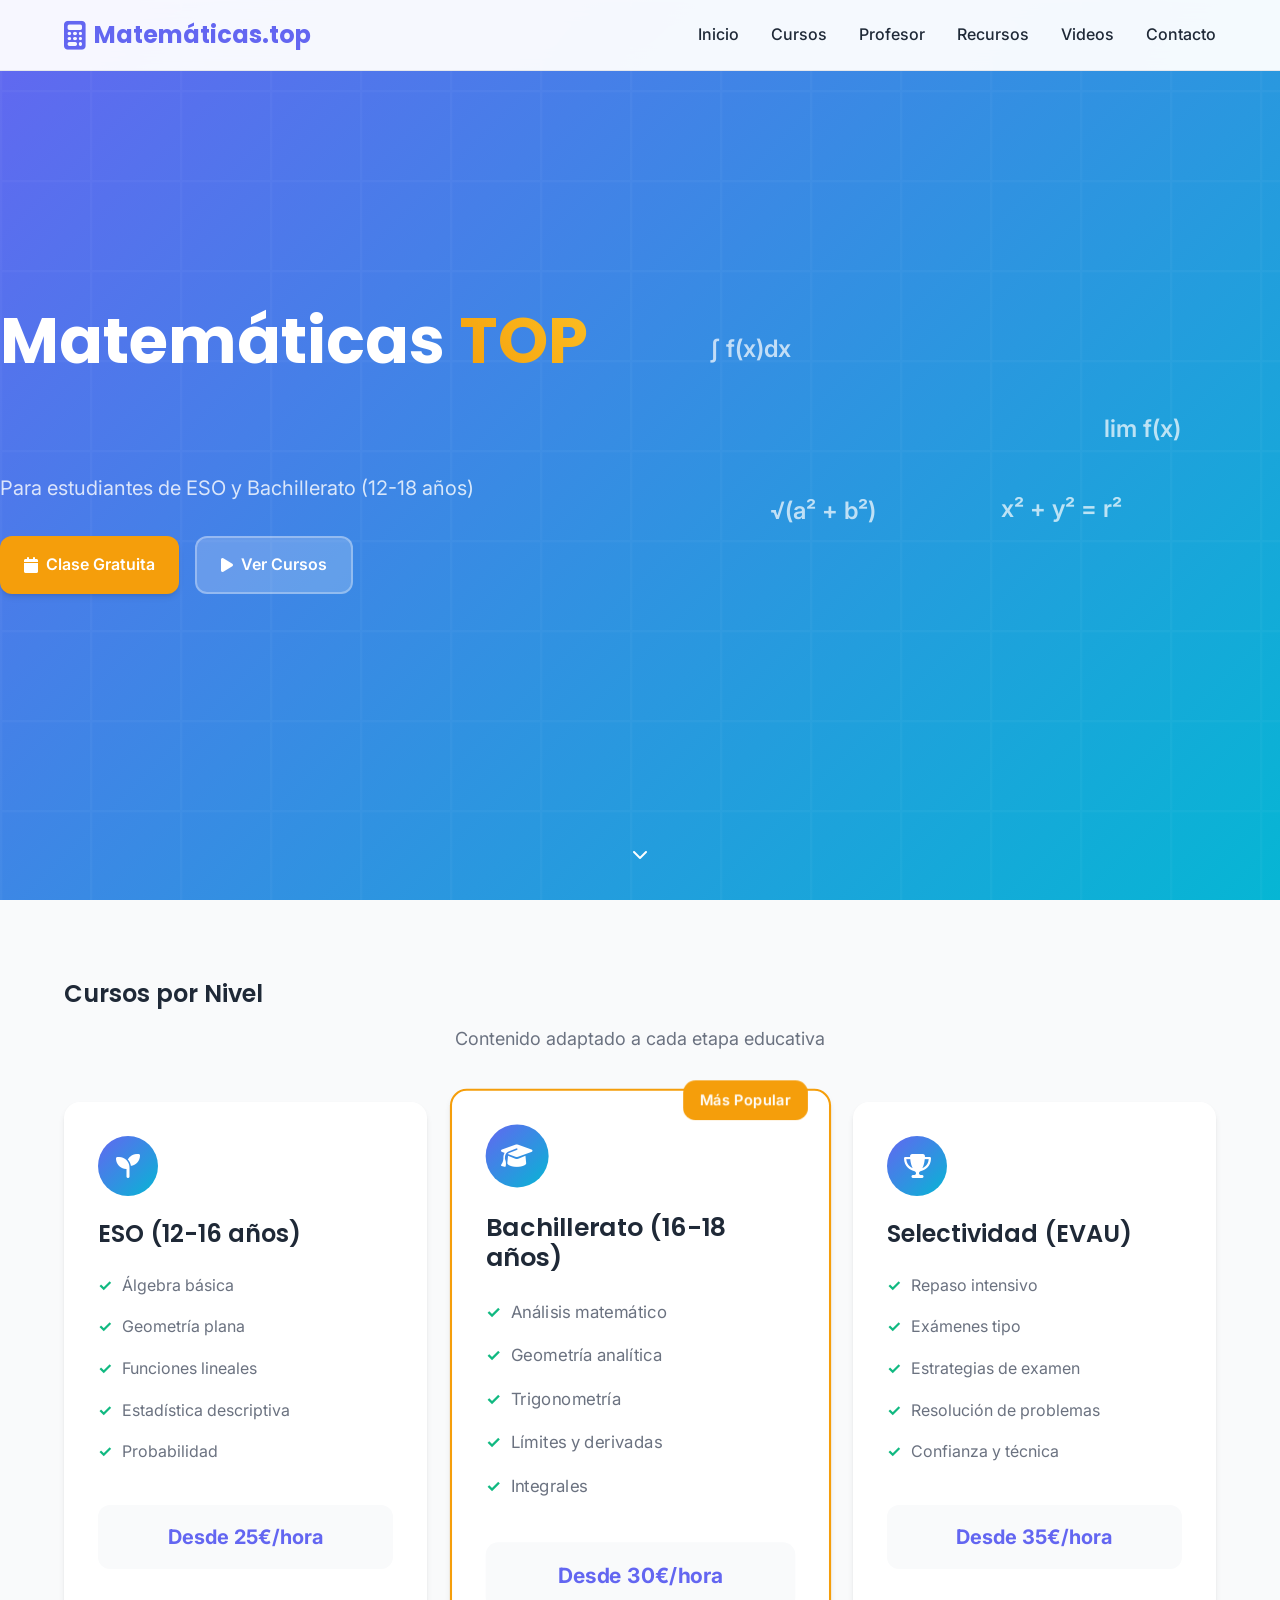
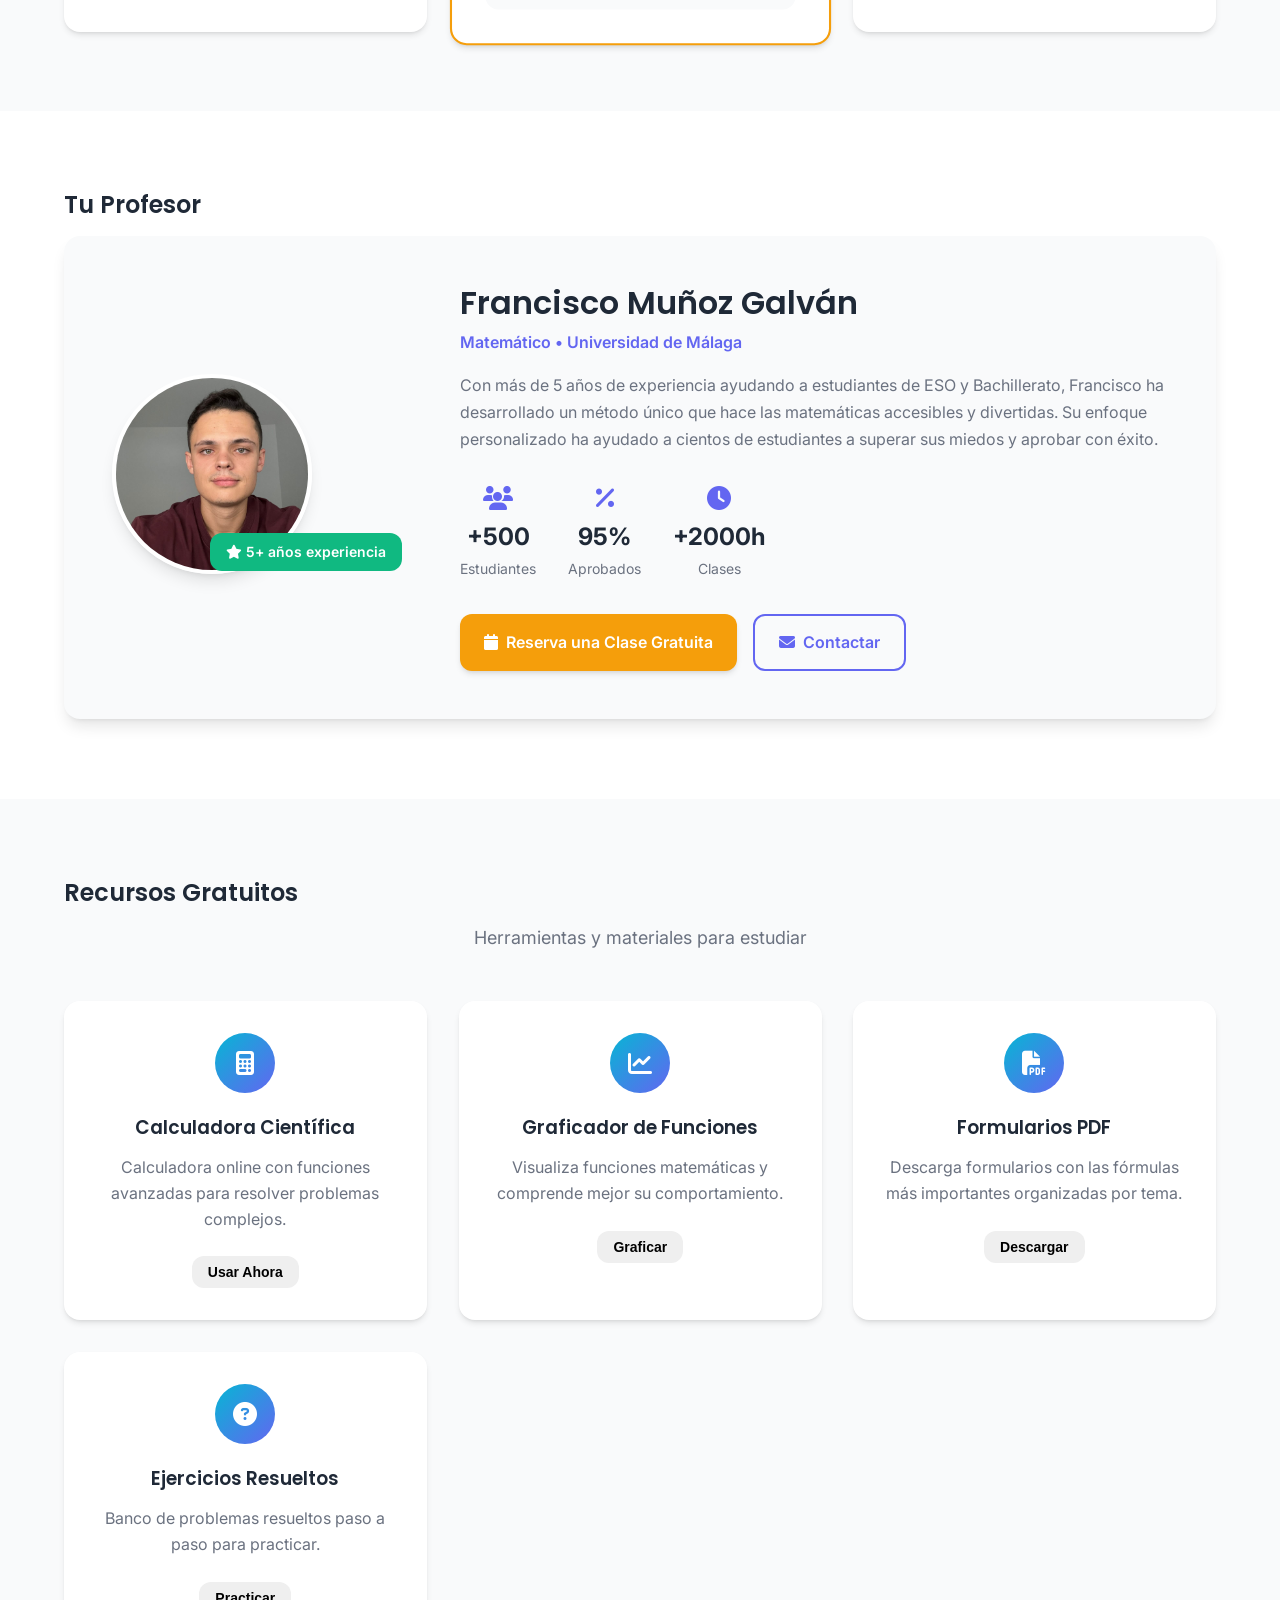
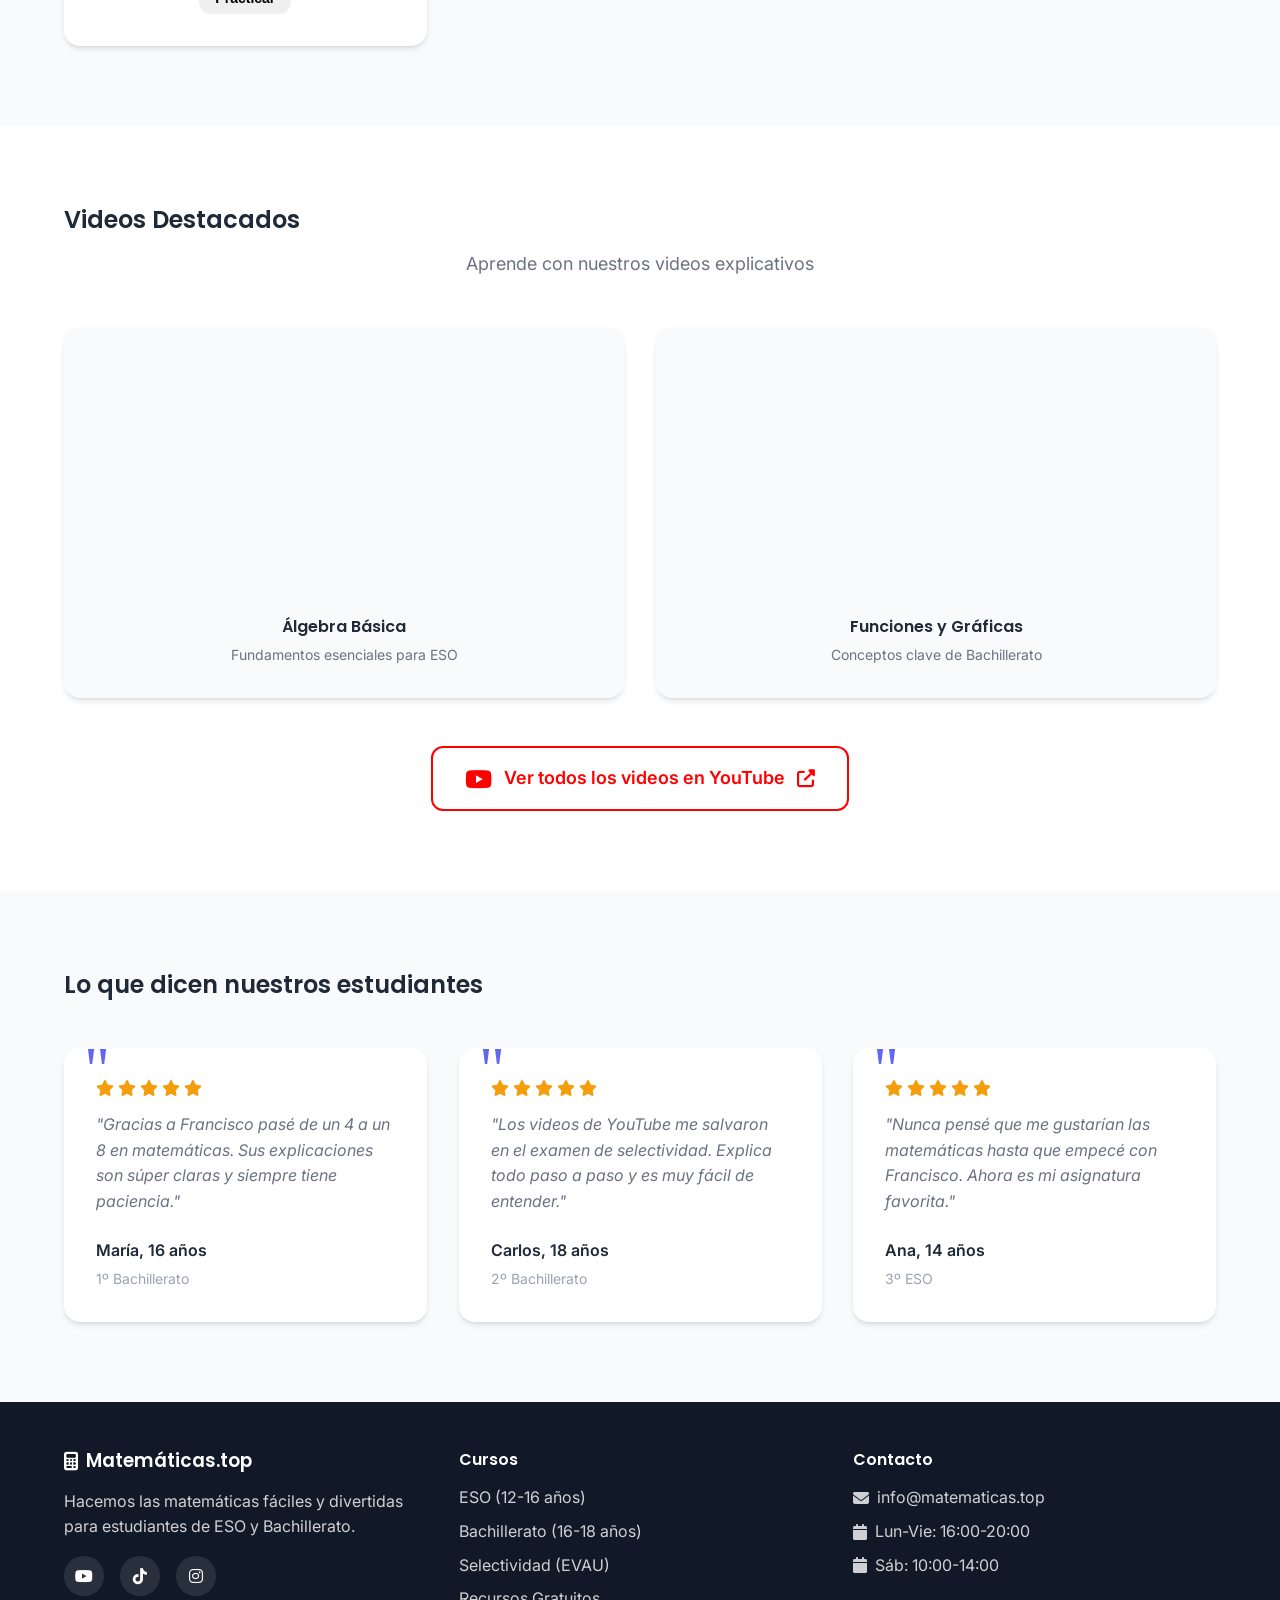
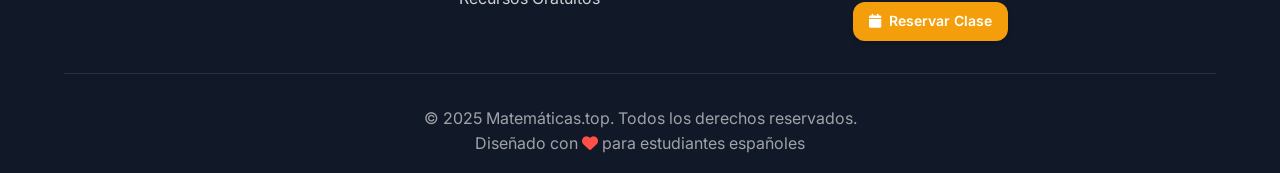
==== index.html @ f609f69a "update" ====
<!DOCTYPE html>
<html lang="es">
<head>
    <meta charset="UTF-8">
    <meta name="viewport" content="width=device-width, initial-scale=1.0">
    <meta name="description" content="Matematicas.top - Clases particulares y recursos online para estudiantes de 12 a 18 años. Entiende, aprende y aprueba matemáticas con nuestro método innovador. ESO y Bachillerato.">
    <title>Matemáticas.top - Aprende Matemáticas | ESO y Bachillerato</title>
    <link href="https://fonts.googleapis.com/css2?family=Inter:wght@300;400;500;600;700&family=Poppins:wght@400;500;600;700&display=swap" rel="stylesheet">
    <link rel="canonical" href="https://www.matematicas.top">
    <meta name="robots" content="index, follow">
    <meta name="keywords" content="matemáticas, ESO, bachillerato, clases particulares, álgebra, geometría, análisis, estadística, probabilidad, exámenes">
    <meta property="og:title" content="Matemáticas.top - Entiende, Aprende y Aprueba Matemáticas">
    <meta property="og:description" content="Clases particulares y recursos online para estudiantes de 12 a 18 años. Aprende matemáticas de forma divertida y eficaz.">
    <meta property="og:image" content="https://www.matematicas.top/assets/img/og-image.jpg">
    <meta property="og:url" content="https://www.matematicas.top">
    <meta property="og:type" content="website">
    <meta name="twitter:card" content="summary_large_image">
    <link rel="icon" href="/favicon.ico" type="image/x-icon">
    <link rel="stylesheet" href="https://cdnjs.cloudflare.com/ajax/libs/font-awesome/6.4.0/css/all.min.css">
    <link rel="stylesheet" href="css/styles.css">
    
    <!-- Structured Data -->
    <script type="application/ld+json">
    {
      "@context": "https://schema.org",
      "@type": "EducationalOrganization",
      "name": "Matemáticas.top",
      "description": "Clases particulares y recursos online para estudiantes de ESO y Bachillerato. Aprende matemáticas de forma divertida y eficaz.",
      "url": "https://www.matematicas.top",
      "image": "https://www.matematicas.top/assets/img/foto-perfil.JPG",
      "address": {
        "@type": "PostalAddress",
        "addressCountry": "ES",
        "addressRegion": "Andalucía"
      },
      "contactPoint": {
        "@type": "ContactPoint",
        "contactType": "customer service",
        "availableLanguage": "Spanish"
      },
      "sameAs": [
        "https://www.youtube.com/@matematicastop",
        "https://www.tiktok.com/@matematicas.top",
        "https://www.instagram.com/matematicas.top/"
      ],
      "founder": {
        "@type": "Person",
        "name": "Francisco Muñoz Galván",
        "jobTitle": "Matemático",
        "alumniOf": {
          "@type": "EducationalOrganization",
          "name": "Universidad de Málaga"
        }
      },
      "offers": [
        {
          "@type": "Offer",
          "name": "Clases de ESO",
          "description": "Clases particulares de matemáticas para estudiantes de ESO (12-16 años)",
          "price": "25",
          "priceCurrency": "EUR"
        },
        {
          "@type": "Offer",
          "name": "Clases de Bachillerato", 
          "description": "Clases particulares de matemáticas para estudiantes de Bachillerato (16-18 años)",
          "price": "30",
          "priceCurrency": "EUR"
        }
      ]
    }
    </script>
</head>
<body>
    <!-- Loading Spinner -->
    <div id="loading-spinner" class="loading-spinner">
        <div class="spinner">
            <div class="spinner-inner">
                <i class="fas fa-calculator"></i>
            </div>
        </div>
        <p>Cargando Matemáticas.top...</p>
    </div>

    <!-- Skip to main content link for accessibility -->
    <a href="#main-content" class="skip-link">Saltar al contenido principal</a>

    <header class="navbar">
        <nav class="nav-container">
            <div class="nav-logo">
                <i class="fas fa-calculator"></i>
                <span>Matemáticas.top</span>
            </div>
            <ul class="nav-menu">
                <li><a href="#inicio">Inicio</a></li>
                <li><a href="#cursos">Cursos</a></li>
                <li><a href="#profesores">Profesor</a></li>
                <li><a href="#recursos">Recursos</a></li>
                <li><a href="#videos">Videos</a></li>
                <li><a href="#contacto">Contacto</a></li>
            </ul>
            <div class="nav-toggle">
                <span></span>
                <span></span>
                <span></span>
            </div>
        </nav>
    </header>

    <main id="main-content">
        <section id="inicio" class="hero">
            <div class="hero-content">
                <div class="hero-text">
                    <h1>Matemáticas <span class="highlight">TOP</span></h1>
                    <div id="animatedText" class="animated-text"></div>
                    <p class="hero-subtitle">Para estudiantes de ESO y Bachillerato (12-18 años)</p>
                    <div class="hero-buttons">
                        <a href="https://calendly.com/zumaquerodavid/30min" class="btn btn-primary" target="_blank">
                            <i class="fas fa-calendar"></i> Clase Gratuita
                        </a>
                        <a href="#cursos" class="btn btn-secondary">
                            <i class="fas fa-play"></i> Ver Cursos
                        </a>
                    </div>
                </div>
                <div class="hero-visual">
                    <div class="math-animation">
                        <div class="floating-formula">∫ f(x)dx</div>
                        <div class="floating-formula">x² + y² = r²</div>
                        <div class="floating-formula">√(a² + b²)</div>
                        <div class="floating-formula">lim f(x)</div>
                    </div>
                </div>
            </div>
            <div class="scroll-indicator">
                <i class="fas fa-chevron-down"></i>
            </div>
        </section>

        <section id="cursos" class="courses-section fade-in">
            <div class="container">
                <h2>Cursos por Nivel</h2>
                <p class="section-subtitle">Contenido adaptado a cada etapa educativa</p>
                <div class="courses-grid">
                    <div class="course-card">
                        <div class="course-icon">
                            <i class="fas fa-seedling"></i>
                        </div>
                        <h3>ESO (12-16 años)</h3>
                        <ul>
                            <li>Álgebra básica</li>
                            <li>Geometría plana</li>
                            <li>Funciones lineales</li>
                            <li>Estadística descriptiva</li>
                            <li>Probabilidad</li>
                        </ul>
                        <div class="course-price">Desde 25€/hora</div>
                    </div>
                    <div class="course-card featured">
                        <div class="course-badge">Más Popular</div>
                        <div class="course-icon">
                            <i class="fas fa-graduation-cap"></i>
                        </div>
                        <h3>Bachillerato (16-18 años)</h3>
                        <ul>
                            <li>Análisis matemático</li>
                            <li>Geometría analítica</li>
                            <li>Trigonometría</li>
                            <li>Límites y derivadas</li>
                            <li>Integrales</li>
                        </ul>
                        <div class="course-price">Desde 30€/hora</div>
                    </div>
                    <div class="course-card">
                        <div class="course-icon">
                            <i class="fas fa-trophy"></i>
                        </div>
                        <h3>Selectividad (EVAU)</h3>
                        <ul>
                            <li>Repaso intensivo</li>
                            <li>Exámenes tipo</li>
                            <li>Estrategias de examen</li>
                            <li>Resolución de problemas</li>
                            <li>Confianza y técnica</li>
                        </ul>
                        <div class="course-price">Desde 35€/hora</div>
                    </div>
                </div>
            </div>
        </section>

        <section id="profesores" class="teacher-section fade-in">
            <div class="container">
                <h2>Tu Profesor</h2>
                <div class="teacher-card">
                    <div class="teacher-image">
                        <img src="assets/img/foto-perfil.JPG" alt="Francisco Muñoz Galván" class="profile-img" loading="lazy">
                        <div class="teacher-badge">
                            <i class="fas fa-star"></i>
                            <span>5+ años experiencia</span>
                        </div>
                    </div>
                    <div class="teacher-info">
                        <h3>Francisco Muñoz Galván</h3>
                        <p class="teacher-title">Matemático • Universidad de Málaga</p>
                        <p class="teacher-description">
                            Con más de 5 años de experiencia ayudando a estudiantes de ESO y Bachillerato, 
                            Francisco ha desarrollado un método único que hace las matemáticas accesibles y divertidas. 
                            Su enfoque personalizado ha ayudado a cientos de estudiantes a superar sus miedos y aprobar con éxito.
                        </p>
                        
                        <div class="teacher-stats">
                            <div class="stat">
                                <i class="fas fa-users"></i>
                                <span>+500</span>
                                <small>Estudiantes</small>
                            </div>
                            <div class="stat">
                                <i class="fas fa-percentage"></i>
                                <span>95%</span>
                                <small>Aprobados</small>
                            </div>
                            <div class="stat">
                                <i class="fas fa-clock"></i>
                                <span>+2000h</span>
                                <small>Clases</small>
                            </div>
                        </div>

                        <div class="teacher-actions">
                            <a href="https://calendly.com/zumaquerodavid/30min" class="btn btn-primary" target="_blank">
                                <i class="fas fa-calendar"></i> Reserva una Clase Gratuita
                            </a>
                            <a href="#contacto" class="btn btn-outline">
                                <i class="fas fa-envelope"></i> Contactar
                            </a>
                        </div>
                    </div>
                </div>
            </div>
        </section>

        <section id="recursos" class="resources-section fade-in">
            <div class="container">
                <h2>Recursos Gratuitos</h2>
                <p class="section-subtitle">Herramientas y materiales para estudiar</p>
                
                <div class="resources-grid">
                    <div class="resource-card">
                        <div class="resource-icon">
                            <i class="fas fa-calculator"></i>
                        </div>
                        <h3>Calculadora Científica</h3>
                        <p>Calculadora online con funciones avanzadas para resolver problemas complejos.</p>
                        <button class="btn btn-small" onclick="openCalculator()">Usar Ahora</button>
                    </div>
                    
                    <div class="resource-card">
                        <div class="resource-icon">
                            <i class="fas fa-chart-line"></i>
                        </div>
                        <h3>Graficador de Funciones</h3>
                        <p>Visualiza funciones matemáticas y comprende mejor su comportamiento.</p>
                        <button class="btn btn-small" onclick="openGrapher()">Graficar</button>
                    </div>
                    
                    <div class="resource-card">
                        <div class="resource-icon">
                            <i class="fas fa-file-pdf"></i>
                        </div>
                        <h3>Formularios PDF</h3>
                        <p>Descarga formularios con las fórmulas más importantes organizadas por tema.</p>
                        <button class="btn btn-small" onclick="downloadFormulas()">Descargar</button>
                    </div>
                    
                    <div class="resource-card">
                        <div class="resource-icon">
                            <i class="fas fa-question-circle"></i>
                        </div>
                        <h3>Ejercicios Resueltos</h3>
                        <p>Banco de problemas resueltos paso a paso para practicar.</p>
                        <button class="btn btn-small" onclick="openExercises()">Practicar</button>
                    </div>
                </div>

                <!-- Interactive Calculator Section -->
                <div id="calculator-modal" class="modal">
                    <div class="modal-content">
                        <span class="close" onclick="closeCalculator()">&times;</span>
                        <h3>Calculadora Científica</h3>
                        <div class="calculator">
                            <div class="calc-display">
                                <input type="text" id="calc-result" readonly>
                            </div>
                            <div class="calc-buttons">
                                <button onclick="clearCalc()" class="calc-btn clear">C</button>
                                <button onclick="deleteLast()" class="calc-btn">⌫</button>
                                <button onclick="appendToCalc('/')" class="calc-btn operator">÷</button>
                                <button onclick="appendToCalc('*')" class="calc-btn operator">×</button>
                                
                                <button onclick="appendToCalc('7')" class="calc-btn">7</button>
                                <button onclick="appendToCalc('8')" class="calc-btn">8</button>
                                <button onclick="appendToCalc('9')" class="calc-btn">9</button>
                                <button onclick="appendToCalc('-')" class="calc-btn operator">-</button>
                                
                                <button onclick="appendToCalc('4')" class="calc-btn">4</button>
                                <button onclick="appendToCalc('5')" class="calc-btn">5</button>
                                <button onclick="appendToCalc('6')" class="calc-btn">6</button>
                                <button onclick="appendToCalc('+')" class="calc-btn operator">+</button>
                                
                                <button onclick="appendToCalc('1')" class="calc-btn">1</button>
                                <button onclick="appendToCalc('2')" class="calc-btn">2</button>
                                <button onclick="appendToCalc('3')" class="calc-btn">3</button>
                                <button onclick="calculateResult()" class="calc-btn equals" rowspan="2">=</button>
                                
                                <button onclick="appendToCalc('0')" class="calc-btn zero">0</button>
                                <button onclick="appendToCalc('.')" class="calc-btn">.</button>
                                <button onclick="appendToCalc('Math.sqrt(')" class="calc-btn">√</button>
                            </div>
                        </div>
                    </div>
                </div>
            </div>
        </section>
        

                <section id="videos" class="videos-section fade-in">
            <div class="container">
                <h2>Videos Destacados</h2>
                <p class="section-subtitle">Aprende con nuestros videos explicativos</p>
                
                <div class="video-grid">
                    <div class="video-card">
                        <iframe src="https://www.youtube.com/embed/3L_me6FZm2c" title="Video de matemáticas 1" allowfullscreen></iframe>
                        <div class="video-info">
                            <h4>Álgebra Básica</h4>
                            <p>Fundamentos esenciales para ESO</p>
                        </div>
                    </div>
                    <div class="video-card">
                        <iframe src="https://www.youtube.com/embed/S8OeypYsqoI" title="Video de matemáticas 2" allowfullscreen></iframe>
                        <div class="video-info">
                            <h4>Funciones y Gráficas</h4>
                            <p>Conceptos clave de Bachillerato</p>
                        </div>
                    </div>
                </div>
                
                <div class="youtube-link-container">
                    <a href="https://www.youtube.com/@matematicastop" target="_blank" rel="noopener noreferrer" class="yt-link">
                        <i class="fab fa-youtube yt-icon"></i> 
                        <span>Ver todos los videos en YouTube</span>
                        <i class="fas fa-external-link-alt"></i>
                    </a>
                </div>
            </div>
        </section>

        <!-- Testimonials Section -->
        <section class="testimonials-section fade-in">
            <div class="container">
                <h2>Lo que dicen nuestros estudiantes</h2>
                <div class="testimonials-grid">
                    <div class="testimonial-card">
                        <div class="testimonial-rating">
                            <i class="fas fa-star"></i>
                            <i class="fas fa-star"></i>
                            <i class="fas fa-star"></i>
                            <i class="fas fa-star"></i>
                            <i class="fas fa-star"></i>
                        </div>
                        <p>"Gracias a Francisco pasé de un 4 a un 8 en matemáticas. Sus explicaciones son súper claras y siempre tiene paciencia."</p>
                        <div class="testimonial-author">
                            <strong>María, 16 años</strong>
                            <span>1º Bachillerato</span>
                        </div>
                    </div>
                    
                    <div class="testimonial-card">
                        <div class="testimonial-rating">
                            <i class="fas fa-star"></i>
                            <i class="fas fa-star"></i>
                            <i class="fas fa-star"></i>
                            <i class="fas fa-star"></i>
                            <i class="fas fa-star"></i>
                        </div>
                        <p>"Los videos de YouTube me salvaron en el examen de selectividad. Explica todo paso a paso y es muy fácil de entender."</p>
                        <div class="testimonial-author">
                            <strong>Carlos, 18 años</strong>
                            <span>2º Bachillerato</span>
                        </div>
                    </div>
                    
                    <div class="testimonial-card">
                        <div class="testimonial-rating">
                            <i class="fas fa-star"></i>
                            <i class="fas fa-star"></i>
                            <i class="fas fa-star"></i>
                            <i class="fas fa-star"></i>
                            <i class="fas fa-star"></i>
                        </div>
                        <p>"Nunca pensé que me gustarían las matemáticas hasta que empecé con Francisco. Ahora es mi asignatura favorita."</p>
                        <div class="testimonial-author">
                            <strong>Ana, 14 años</strong>
                            <span>3º ESO</span>
                        </div>
                    </div>
                </div>
            </div>
        </section>
    </main>

    <footer id="contacto" class="footer">
        <div class="container">
            <div class="footer-content">
                <div class="footer-section">
                    <h3><i class="fas fa-calculator"></i> Matemáticas.top</h3>
                    <p>Hacemos las matemáticas fáciles y divertidas para estudiantes de ESO y Bachillerato.</p>
                    <div class="footer-social">
                        <a href="https://www.youtube.com/@matematicastop" target="_blank" rel="noopener noreferrer">
                            <i class="fab fa-youtube"></i>
                        </a>
                        <a href="https://www.tiktok.com/@matematicas.top" target="_blank" rel="noopener noreferrer">
                            <i class="fab fa-tiktok"></i>
                        </a>
                        <a href="https://www.instagram.com/matematicas.top/" target="_blank" rel="noopener noreferrer">
                            <i class="fab fa-instagram"></i>
                        </a>
                    </div>
                </div>
                
                <div class="footer-section">
                    <h4>Cursos</h4>
                    <ul>
                        <li><a href="#cursos">ESO (12-16 años)</a></li>
                        <li><a href="#cursos">Bachillerato (16-18 años)</a></li>
                        <li><a href="#cursos">Selectividad (EVAU)</a></li>
                        <li><a href="#recursos">Recursos Gratuitos</a></li>
                    </ul>
                </div>
                
                <div class="footer-section">
                    <h4>Contacto</h4>
                    <div class="contact-info">
                        <p><i class="fas fa-envelope"></i> info@matematicas.top</p>
                        <p><i class="fas fa-calendar"></i> Lun-Vie: 16:00-20:00</p>
                        <p><i class="fas fa-calendar"></i> Sáb: 10:00-14:00</p>
                    </div>
                    <a href="https://calendly.com/zumaquerodavid/30min" class="btn btn-primary btn-small" target="_blank">
                        <i class="fas fa-calendar"></i> Reservar Clase
                    </a>
                </div>
            </div>
            
            <div class="footer-bottom">
                <p>&copy; 2025 Matemáticas.top. Todos los derechos reservados.</p>
                <p>Diseñado con <i class="fas fa-heart" style="color: #ff5047;"></i> para estudiantes españoles</p>
            </div>
        </div>
    </footer>

    <script src="js/main.js"></script>
</body>
</html>
---- css/styles.css ----
/* Modern CSS Reset and Variables */
:root {
    --primary-color: #6366f1; /* Modern indigo */
    --primary-dark: #4f46e5;
    --secondary-color: #06b6d4; /* Cyan */
    --accent-color: #f59e0b; /* Amber */
    --success-color: #10b981; /* Emerald */
    --warning-color: #ef4444; /* Red */
    --text-primary: #1f2937; /* Dark gray */
    --text-secondary: #6b7280; /* Medium gray */
    --text-light: #9ca3af; /* Light gray */
    --background: #ffffff;
    --background-secondary: #f9fafb;
    --background-dark: #111827;
    --border-color: #e5e7eb;
    --shadow-sm: 0 1px 2px 0 rgb(0 0 0 / 0.05);
    --shadow-md: 0 4px 6px -1px rgb(0 0 0 / 0.1), 0 2px 4px -2px rgb(0 0 0 / 0.1);
    --shadow-lg: 0 10px 15px -3px rgb(0 0 0 / 0.1), 0 4px 6px -4px rgb(0 0 0 / 0.1);
    --shadow-xl: 0 20px 25px -5px rgb(0 0 0 / 0.1), 0 8px 10px -6px rgb(0 0 0 / 0.1);
    --radius-sm: 0.375rem;
    --radius-md: 0.5rem;
    --radius-lg: 0.75rem;
    --radius-xl: 1rem;
}

* {
    margin: 0;
    padding: 0;
    box-sizing: border-box;
}

html {
    scroll-behavior: smooth;
}

body {
    font-family: 'Inter', -apple-system, BlinkMacSystemFont, 'Segoe UI', sans-serif;
    line-height: 1.6;
    color: var(--text-primary);
    background-color: var(--background);
    overflow-x: hidden;
}

h1, h2, h3, h4, h5, h6 {
    font-family: 'Poppins', sans-serif;
    font-weight: 600;
    line-height: 1.2;
    margin-bottom: 1rem;
}

.container {
    max-width: 1200px;
    margin: 0 auto;
    padding: 0 1.5rem;
}

/* Navigation */
.navbar {
    position: fixed;
    top: 0;
    width: 100%;
    background: rgba(255, 255, 255, 0.95);
    backdrop-filter: blur(10px);
    border-bottom: 1px solid var(--border-color);
    z-index: 1000;
    transition: all 0.3s ease;
}

.nav-container {
    max-width: 1200px;
    margin: 0 auto;
    padding: 0 1.5rem;
    display: flex;
    justify-content: space-between;
    align-items: center;
    height: 70px;
}

.nav-logo {
    display: flex;
    align-items: center;
    gap: 0.5rem;
    font-family: 'Poppins', sans-serif;
    font-weight: 700;
    font-size: 1.5rem;
    color: var(--primary-color);
}

.nav-logo i {
    font-size: 1.8rem;
}

.nav-menu {
    display: flex;
    list-style: none;
    gap: 2rem;
}

.nav-menu a {
    text-decoration: none;
    color: var(--text-primary);
    font-weight: 500;
    transition: color 0.3s ease;
    position: relative;
}

.nav-menu a:hover {
    color: var(--primary-color);
}

.nav-menu a::after {
    content: '';
    position: absolute;
    bottom: -5px;
    left: 0;
    width: 0;
    height: 2px;
    background: var(--primary-color);
    transition: width 0.3s ease;
}

.nav-menu a:hover::after {
    width: 100%;
}

.nav-toggle {
    display: none;
    flex-direction: column;
    cursor: pointer;
}

.nav-toggle span {
    width: 25px;
    height: 3px;
    background: var(--text-primary);
    margin: 3px 0;
    transition: 0.3s;
}

/* Hero Section */
.hero {
    min-height: 100vh;
    display: flex;
    align-items: center;
    background: linear-gradient(135deg, var(--primary-color) 0%, var(--secondary-color) 100%);
    color: white;
    position: relative;
    overflow: hidden;
}

.hero::before {
    content: '';
    position: absolute;
    top: 0;
    left: 0;
    right: 0;
    bottom: 0;
    background: url('data:image/svg+xml,<svg xmlns="http://www.w3.org/2000/svg" viewBox="0 0 100 100"><defs><pattern id="grid" width="10" height="10" patternUnits="userSpaceOnUse"><path d="M 10 0 L 0 0 0 10" fill="none" stroke="rgba(255,255,255,0.1)" stroke-width="0.5"/></pattern></defs><rect width="100" height="100" fill="url(%23grid)"/></svg>');
    opacity: 0.3;
}

.hero-content {
    display: grid;
    grid-template-columns: 1fr 1fr;
    gap: 4rem;
    align-items: center;
    position: relative;
    z-index: 2;
}

.hero h1 {
    font-size: 4rem;
    font-weight: 700;
    margin-bottom: 1rem;
    line-height: 1.1;
}

.highlight {
    background: linear-gradient(45deg, var(--accent-color), #fbbf24);
    -webkit-background-clip: text;
    -webkit-text-fill-color: transparent;
    background-clip: text;
}

.animated-text {
    font-size: 2.5rem;
    font-weight: 600;
    margin-bottom: 1rem;
    opacity: 1;
    transition: opacity 0.5s ease-in-out;
    min-height: 3rem;
    color: rgba(255, 255, 255, 0.9);
}

.hero-subtitle {
    font-size: 1.25rem;
    margin-bottom: 2rem;
    color: rgba(255, 255, 255, 0.8);
}

.hero-buttons {
    display: flex;
    gap: 1rem;
    flex-wrap: wrap;
}

.math-animation {
    position: relative;
    height: 400px;
}

.floating-formula {
    position: absolute;
    font-size: 1.5rem;
    font-weight: 600;
    color: rgba(255, 255, 255, 0.7);
    animation: float 6s ease-in-out infinite;
}

.floating-formula:nth-child(1) {
    top: 20%;
    left: 10%;
    animation-delay: 0s;
}

.floating-formula:nth-child(2) {
    top: 60%;
    right: 20%;
    animation-delay: 1.5s;
}

.floating-formula:nth-child(3) {
    bottom: 30%;
    left: 20%;
    animation-delay: 3s;
}

.floating-formula:nth-child(4) {
    top: 40%;
    right: 10%;
    animation-delay: 4.5s;
}

@keyframes float {
    0%, 100% {
        transform: translateY(0px) rotate(0deg);
        opacity: 0.7;
    }
    50% {
        transform: translateY(-20px) rotate(5deg);
        opacity: 1;
    }
}

.scroll-indicator {
    position: absolute;
    bottom: 2rem;
    left: 50%;
    transform: translateX(-50%);
    animation: bounce 2s infinite;
    cursor: pointer;
}

@keyframes bounce {
    0%, 20%, 50%, 80%, 100% {
        transform: translateX(-50%) translateY(0);
    }
    40% {
        transform: translateX(-50%) translateY(-10px);
    }
    60% {
        transform: translateX(-50%) translateY(-5px);
    }
}

/* Buttons */
.btn {
    display: inline-flex;
    align-items: center;
    gap: 0.5rem;
    padding: 0.875rem 1.5rem;
    font-weight: 600;
    text-decoration: none;
    border-radius: var(--radius-lg);
    transition: all 0.3s ease;
    cursor: pointer;
    border: none;
    font-size: 1rem;
}

.btn-primary {
    background: var(--accent-color);
    color: white;
    box-shadow: var(--shadow-md);
}

.btn-primary:hover {
    background: #d97706;
    transform: translateY(-2px);
    box-shadow: var(--shadow-lg);
}

.btn-secondary {
    background: rgba(255, 255, 255, 0.2);
    color: white;
    border: 2px solid rgba(255, 255, 255, 0.3);
}

.btn-secondary:hover {
    background: rgba(255, 255, 255, 0.3);
    border-color: rgba(255, 255, 255, 0.5);
}

.btn-outline {
    background: transparent;
    color: var(--primary-color);
    border: 2px solid var(--primary-color);
}

.btn-outline:hover {
    background: var(--primary-color);
    color: white;
}

.btn-small {
    padding: 0.5rem 1rem;
    font-size: 0.875rem;
}

/* Sections */
section {
    padding: 5rem 0;
}

.section-subtitle {
    font-size: 1.125rem;
    color: var(--text-secondary);
    text-align: center;
    margin-bottom: 3rem;
}
/* Course Cards */
.courses-section {
    background: var(--background-secondary);
}

.courses-grid {
    display: grid;
    grid-template-columns: repeat(auto-fit, minmax(320px, 1fr));
    gap: 2rem;
    margin-top: 3rem;
}

.course-card {
    background: white;
    padding: 2rem;
    border-radius: var(--radius-xl);
    box-shadow: var(--shadow-md);
    transition: all 0.3s ease;
    position: relative;
    border: 2px solid transparent;
}

.course-card:hover {
    transform: translateY(-8px);
    box-shadow: var(--shadow-xl);
    border-color: var(--primary-color);
}

.course-card.featured {
    border-color: var(--accent-color);
    transform: scale(1.05);
}

.course-badge {
    position: absolute;
    top: -10px;
    right: 20px;
    background: var(--accent-color);
    color: white;
    padding: 0.5rem 1rem;
    border-radius: var(--radius-lg);
    font-size: 0.875rem;
    font-weight: 600;
}

.course-icon {
    width: 60px;
    height: 60px;
    background: linear-gradient(135deg, var(--primary-color), var(--secondary-color));
    border-radius: 50%;
    display: flex;
    align-items: center;
    justify-content: center;
    margin-bottom: 1.5rem;
}

.course-icon i {
    font-size: 1.5rem;
    color: white;
}

.course-card h3 {
    font-size: 1.5rem;
    margin-bottom: 1rem;
    color: var(--text-primary);
}

.course-card ul {
    list-style: none;
    margin-bottom: 2rem;
}

.course-card li {
    padding: 0.5rem 0;
    color: var(--text-secondary);
    position: relative;
    padding-left: 1.5rem;
}

.course-card li::before {
    content: '✓';
    position: absolute;
    left: 0;
    color: var(--success-color);
    font-weight: bold;
}

.course-price {
    font-size: 1.25rem;
    font-weight: 700;
    color: var(--primary-color);
    text-align: center;
    padding: 1rem;
    background: var(--background-secondary);
    border-radius: var(--radius-lg);
}

/* Teacher Section */
.teacher-section {
    background: white;
}

.teacher-card {
    display: grid;
    grid-template-columns: 300px 1fr;
    gap: 3rem;
    align-items: center;
    background: var(--background-secondary);
    padding: 3rem;
    border-radius: var(--radius-xl);
    box-shadow: var(--shadow-lg);
}

.teacher-image {
    position: relative;
}

.profile-img {
    width: 200px;
    height: 200px;
    border-radius: 50%;
    object-fit: cover;
    border: 4px solid white;
    box-shadow: var(--shadow-lg);
    transition: all 0.3s ease;
}

.profile-img:hover {
    transform: scale(1.05);
}

.teacher-badge {
    position: absolute;
    bottom: 10px;
    right: 10px;
    background: var(--success-color);
    color: white;
    padding: 0.5rem 1rem;
    border-radius: var(--radius-lg);
    font-size: 0.875rem;
    font-weight: 600;
    display: flex;
    align-items: center;
    gap: 0.25rem;
}

.teacher-info h3 {
    font-size: 2rem;
    margin-bottom: 0.5rem;
}

.teacher-title {
    color: var(--primary-color);
    font-weight: 600;
    margin-bottom: 1rem;
}

.teacher-description {
    color: var(--text-secondary);
    line-height: 1.7;
    margin-bottom: 2rem;
}

.teacher-stats {
    display: flex;
    gap: 2rem;
    margin-bottom: 2rem;
}

.stat {
    text-align: center;
}

.stat i {
    font-size: 1.5rem;
    color: var(--primary-color);
    margin-bottom: 0.5rem;
}

.stat span {
    display: block;
    font-size: 1.5rem;
    font-weight: 700;
    color: var(--text-primary);
}

.stat small {
    color: var(--text-secondary);
    font-size: 0.875rem;
}

.teacher-actions {
    display: flex;
    gap: 1rem;
    flex-wrap: wrap;
}

/* Resources Section */
.resources-section {
    background: var(--background-secondary);
}

.resources-grid {
    display: grid;
    grid-template-columns: repeat(auto-fit, minmax(280px, 1fr));
    gap: 2rem;
    margin-top: 3rem;
}

.resource-card {
    background: white;
    padding: 2rem;
    border-radius: var(--radius-xl);
    box-shadow: var(--shadow-md);
    text-align: center;
    transition: all 0.3s ease;
}

.resource-card:hover {
    transform: translateY(-5px);
    box-shadow: var(--shadow-lg);
}

.resource-icon {
    width: 60px;
    height: 60px;
    background: linear-gradient(135deg, var(--secondary-color), var(--primary-color));
    border-radius: 50%;
    display: flex;
    align-items: center;
    justify-content: center;
    margin: 0 auto 1.5rem;
}

.resource-icon i {
    font-size: 1.5rem;
    color: white;
}

.resource-card h3 {
    margin-bottom: 1rem;
    color: var(--text-primary);
}

.resource-card p {
    color: var(--text-secondary);
    margin-bottom: 1.5rem;
    line-height: 1.6;
}

/* Modal */
.modal {
    display: none;
    position: fixed;
    z-index: 1000;
    left: 0;
    top: 0;
    width: 100%;
    height: 100%;
    background-color: rgba(0, 0, 0, 0.5);
    backdrop-filter: blur(5px);
}

.modal-content {
    background-color: white;
    margin: 5% auto;
    padding: 2rem;
    border-radius: var(--radius-xl);
    width: 90%;
    max-width: 500px;
    position: relative;
    box-shadow: var(--shadow-xl);
}

.close {
    position: absolute;
    right: 1rem;
    top: 1rem;
    font-size: 2rem;
    cursor: pointer;
    color: var(--text-secondary);
}

.close:hover {
    color: var(--text-primary);
}

/* Calculator */
.calculator {
    max-width: 300px;
    margin: 0 auto;
}

.calc-display {
    margin-bottom: 1rem;
}

.calc-display input {
    width: 100%;
    padding: 1rem;
    font-size: 1.5rem;
    text-align: right;
    border: 2px solid var(--border-color);
    border-radius: var(--radius-lg);
    background: var(--background-secondary);
}

.calc-buttons {
    display: grid;
    grid-template-columns: repeat(4, 1fr);
    gap: 0.5rem;
}

.calc-btn {
    padding: 1rem;
    font-size: 1.25rem;
    border: none;
    border-radius: var(--radius-md);
    cursor: pointer;
    transition: all 0.2s ease;
    background: var(--background-secondary);
    color: var(--text-primary);
}

.calc-btn:hover {
    background: var(--border-color);
}

.calc-btn.operator {
    background: var(--primary-color);
    color: white;
}

.calc-btn.equals {
    background: var(--accent-color);
    color: white;
    grid-row: span 2;
}

.calc-btn.clear {
    background: var(--warning-color);
    color: white;
}

.calc-btn.zero {
    grid-column: span 2;
}

/* Videos Section */
.videos-section {
    background: white;
}

.video-grid {
    display: grid;
    grid-template-columns: repeat(auto-fit, minmax(400px, 1fr));
    gap: 2rem;
    margin-bottom: 3rem;
}

.video-card {
    background: var(--background-secondary);
    border-radius: var(--radius-xl);
    padding: 1rem;
    box-shadow: var(--shadow-md);
    transition: all 0.3s ease;
}

.video-card:hover {
    transform: translateY(-5px);
    box-shadow: var(--shadow-lg);
}

.video-card iframe {
    width: 100%;
    height: 250px;
    border: none;
    border-radius: var(--radius-lg);
}

.video-info {
    padding: 1rem;
    text-align: center;
}

.video-info h4 {
    margin-bottom: 0.5rem;
    color: var(--text-primary);
}

.video-info p {
    color: var(--text-secondary);
    font-size: 0.875rem;
}

.youtube-link-container {
    text-align: center;
    margin-top: 3rem;
}

.yt-link {
    display: inline-flex;
    align-items: center;
    gap: 0.75rem;
    color: #FF0000;
    text-decoration: none;
    font-weight: 600;
    font-size: 1.125rem;
    padding: 1rem 2rem;
    border: 2px solid #FF0000;
    border-radius: var(--radius-lg);
    transition: all 0.3s ease;
}

.yt-link:hover {
    background: #FF0000;
    color: white;
    transform: translateY(-2px);
    box-shadow: var(--shadow-lg);
}

.yt-icon {
    font-size: 1.5rem;
}

/* Testimonials */
.testimonials-section {
    background: var(--background-secondary);
}

.testimonials-grid {
    display: grid;
    grid-template-columns: repeat(auto-fit, minmax(300px, 1fr));
    gap: 2rem;
    margin-top: 3rem;
}

.testimonial-card {
    background: white;
    padding: 2rem;
    border-radius: var(--radius-xl);
    box-shadow: var(--shadow-md);
    position: relative;
    transition: all 0.3s ease;
}

.testimonial-card:hover {
    transform: translateY(-5px);
    box-shadow: var(--shadow-lg);
}

.testimonial-card::before {
    content: '"';
    position: absolute;
    top: -10px;
    left: 20px;
    font-size: 4rem;
    color: var(--primary-color);
    font-family: serif;
    line-height: 1;
}

.testimonial-rating {
    display: flex;
    gap: 0.25rem;
    margin-bottom: 1rem;
}

.testimonial-rating i {
    color: var(--accent-color);
}

.testimonial-card p {
    font-style: italic;
    line-height: 1.6;
    margin-bottom: 1.5rem;
    color: var(--text-secondary);
}

.testimonial-author strong {
    color: var(--text-primary);
    font-weight: 600;
}

.testimonial-author span {
    display: block;
    color: var(--text-light);
    font-size: 0.875rem;
    margin-top: 0.25rem;
}

/* Footer */
.footer {
    background: var(--background-dark);
    color: white;
    padding: 3rem 0 1rem;
}

.footer-content {
    display: grid;
    grid-template-columns: repeat(auto-fit, minmax(250px, 1fr));
    gap: 2rem;
    margin-bottom: 2rem;
}

.footer-section h3 {
    display: flex;
    align-items: center;
    gap: 0.5rem;
    margin-bottom: 1rem;
    color: white;
}

.footer-section h4 {
    margin-bottom: 1rem;
    color: white;
}

.footer-section p {
    color: rgba(255, 255, 255, 0.8);
    line-height: 1.6;
    margin-bottom: 1rem;
}

.footer-section ul {
    list-style: none;
}

.footer-section ul li {
    margin-bottom: 0.5rem;
}

.footer-section ul li a {
    color: rgba(255, 255, 255, 0.8);
    text-decoration: none;
    transition: color 0.3s ease;
}

.footer-section ul li a:hover {
    color: white;
}

.footer-social {
    display: flex;
    gap: 1rem;
    margin-top: 1rem;
}

.footer-social a {
    display: flex;
    align-items: center;
    justify-content: center;
    width: 40px;
    height: 40px;
    background: rgba(255, 255, 255, 0.1);
    border-radius: 50%;
    color: white;
    text-decoration: none;
    transition: all 0.3s ease;
}

.footer-social a:hover {
    background: var(--primary-color);
    transform: translateY(-2px);
}

.contact-info {
    margin-bottom: 1.5rem;
}

.contact-info p {
    display: flex;
    align-items: center;
    gap: 0.5rem;
    margin-bottom: 0.5rem;
}

.footer-bottom {
    border-top: 1px solid rgba(255, 255, 255, 0.1);
    padding-top: 2rem;
    text-align: center;
    color: rgba(255, 255, 255, 0.6);
}

/* Loading Spinner */
.loading-spinner {
    position: fixed;
    top: 0;
    left: 0;
    width: 100%;
    height: 100%;
    background: linear-gradient(135deg, var(--primary-color) 0%, var(--secondary-color) 100%);
    display: flex;
    flex-direction: column;
    justify-content: center;
    align-items: center;
    z-index: 9999;
    transition: opacity 0.5s ease, visibility 0.5s ease;
}

.loading-spinner.fade-out {
    opacity: 0;
    visibility: hidden;
}

.spinner {
    width: 80px;
    height: 80px;
    border: 4px solid rgba(255, 255, 255, 0.3);
    border-radius: 50%;
    border-top-color: white;
    animation: spin 1s ease-in-out infinite;
    display: flex;
    align-items: center;
    justify-content: center;
    margin-bottom: 1rem;
}

.spinner-inner {
    color: white;
    font-size: 1.5rem;
}

.loading-spinner p {
    color: white;
    font-size: 1.125rem;
    font-weight: 500;
}

@keyframes spin {
    to {
        transform: rotate(360deg);
    }
}

/* Reduce motion for users who prefer it */
@media (prefers-reduced-motion: reduce) {
    *,
    *::before,
    *::after {
        animation-duration: 0.01ms !important;
        animation-iteration-count: 1 !important;
        transition-duration: 0.01ms !important;
        scroll-behavior: auto !important;
    }
}

/* GPU acceleration for animations */
.floating-formula,
.spinner,
.nav-menu,
.course-card,
.teacher-card,
.resource-card,
.video-card,
.testimonial-card {
    will-change: transform;
}

/* Image optimization */
img {
    height: auto;
    max-width: 100%;
}

/* Lazy loading placeholder */
img[loading="lazy"] {
    background: linear-gradient(90deg, #f0f0f0 25%, #e0e0e0 50%, #f0f0f0 75%);
    background-size: 200% 100%;
    animation: loading-shimmer 1.5s infinite;
}

@keyframes loading-shimmer {
    0% {
        background-position: -200% 0;
    }
    100% {
        background-position: 200% 0;
    }
}

/* Accessibility improvements */
.sr-only {
    position: absolute;
    width: 1px;
    height: 1px;
    padding: 0;
    margin: -1px;
    overflow: hidden;
    clip: rect(0, 0, 0, 0);
    white-space: nowrap;
    border: 0;
}

/* Focus styles */
button:focus,
a:focus,
input:focus {
    outline: 2px solid var(--primary-color);
    outline-offset: 2px;
}

/* Skip link */
.skip-link {
    position: absolute;
    top: -40px;
    left: 6px;
    background: var(--primary-color);
    color: white;
    padding: 8px;
    text-decoration: none;
    transition: top 0.3s;
}

.skip-link:focus {
    top: 6px;
}

/* High contrast mode support */
@media (prefers-contrast: high) {
    :root {
        --primary-color: #0000ff;
        --secondary-color: #008080;
        --text-primary: #000000;
        --background: #ffffff;
    }
}

/* Animations */
.fade-in {
    opacity: 0;
    transform: translateY(30px);
    transition: all 0.6s ease;
}

.fade-in.appear {
    opacity: 1;
    transform: translateY(0);
}

/* Responsive Design */
@media (max-width: 1024px) {
    .hero-content {
        grid-template-columns: 1fr;
        text-align: center;
    }
    
    .teacher-card {
        grid-template-columns: 1fr;
        text-align: center;
    }
    
    .courses-grid {
        grid-template-columns: repeat(auto-fit, minmax(280px, 1fr));
    }
}

@media (max-width: 768px) {
    .nav-menu {
        position: fixed;
        left: -100%;
        top: 70px;
        flex-direction: column;
        background-color: white;
        width: 100%;
        text-align: center;
        transition: 0.3s;
        box-shadow: var(--shadow-lg);
        padding: 2rem 0;
    }

    .nav-menu.active {
        left: 0;
    }

    .nav-toggle {
        display: flex;
    }

    .hero h1 {
        font-size: 2.5rem;
    }

    .animated-text {
        font-size: 1.8rem;
    }

    .hero-buttons {
        justify-content: center;
    }

    .teacher-stats {
        justify-content: center;
    }

    .video-grid {
        grid-template-columns: 1fr;
    }

    .video-card iframe {
        height: 200px;
    }

    .courses-grid {
        grid-template-columns: 1fr;
    }

    .course-card.featured {
        transform: none;
    }

    .resources-grid {
        grid-template-columns: 1fr;
    }

    .testimonials-grid {
        grid-template-columns: 1fr;
    }

    .modal-content {
        width: 95%;
        margin: 10% auto;
        padding: 1.5rem;
    }

    .calc-buttons {
        gap: 0.25rem;
    }

    .calc-btn {
        padding: 0.75rem;
        font-size: 1rem;
    }
}

@media (max-width: 480px) {
    .container {
        padding: 0 1rem;
    }

    .hero h1 {
        font-size: 2rem;
    }

    .animated-text {
        font-size: 1.5rem;
    }

    .hero-buttons {
        flex-direction: column;
        align-items: center;
    }

    .btn {
        width: 100%;
        justify-content: center;
    }

    .course-card, .resource-card, .testimonial-card {
        padding: 1.5rem;
    }

    .teacher-card {
        padding: 2rem;
    }

    .footer-content {
        grid-template-columns: 1fr;
        text-align: center;
    }
}

/* Scroll animations */
@media (prefers-reduced-motion: no-preference) {
    .fade-in {
        animation: fadeInUp 0.6s ease forwards;
    }
}

@keyframes fadeInUp {
    from {
        opacity: 0;
        transform: translateY(30px);
    }
    to {
        opacity: 1;
        transform: translateY(0);
    }
}

/* Print styles */
@media print {
    .navbar, .scroll-indicator, .modal {
        display: none;
    }
    
    .hero {
        min-height: auto;
        padding: 2rem 0;
    }
    
    * {
        color: black !important;
        background: white !important;
    }
}
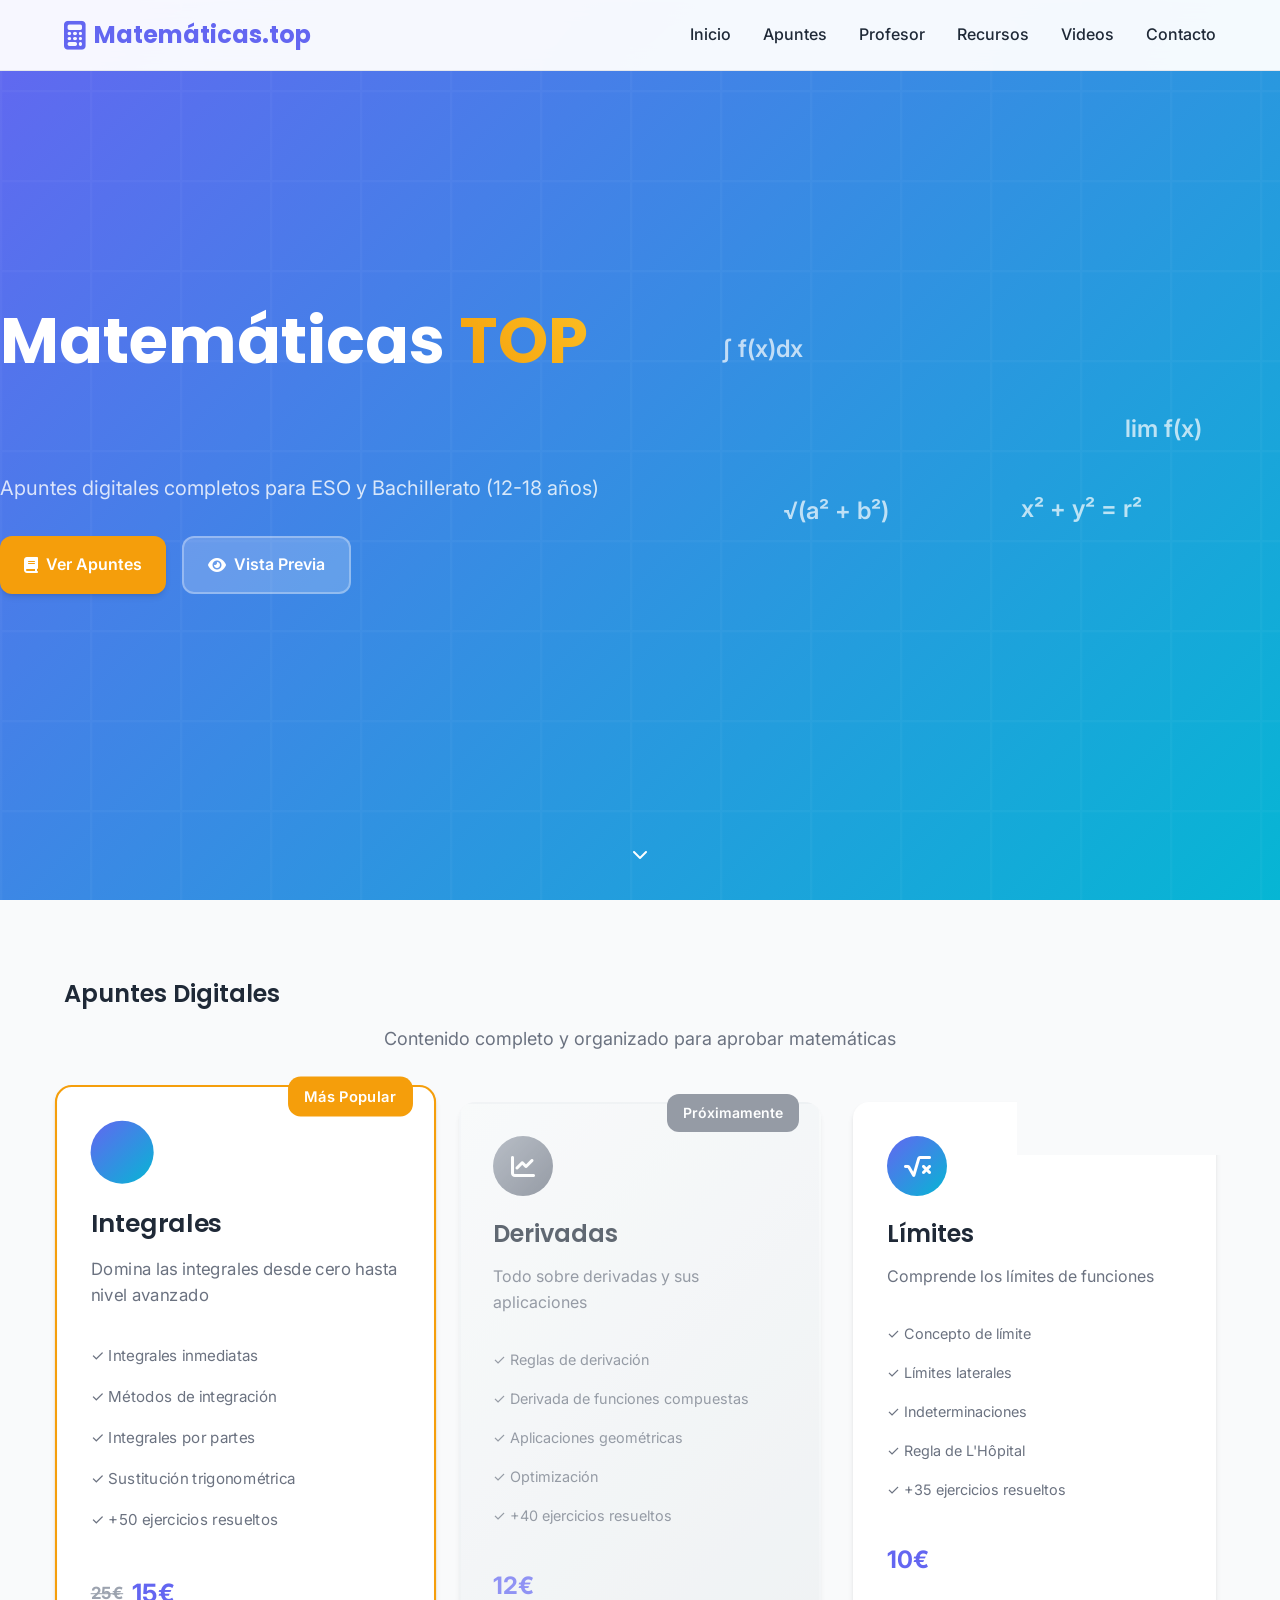
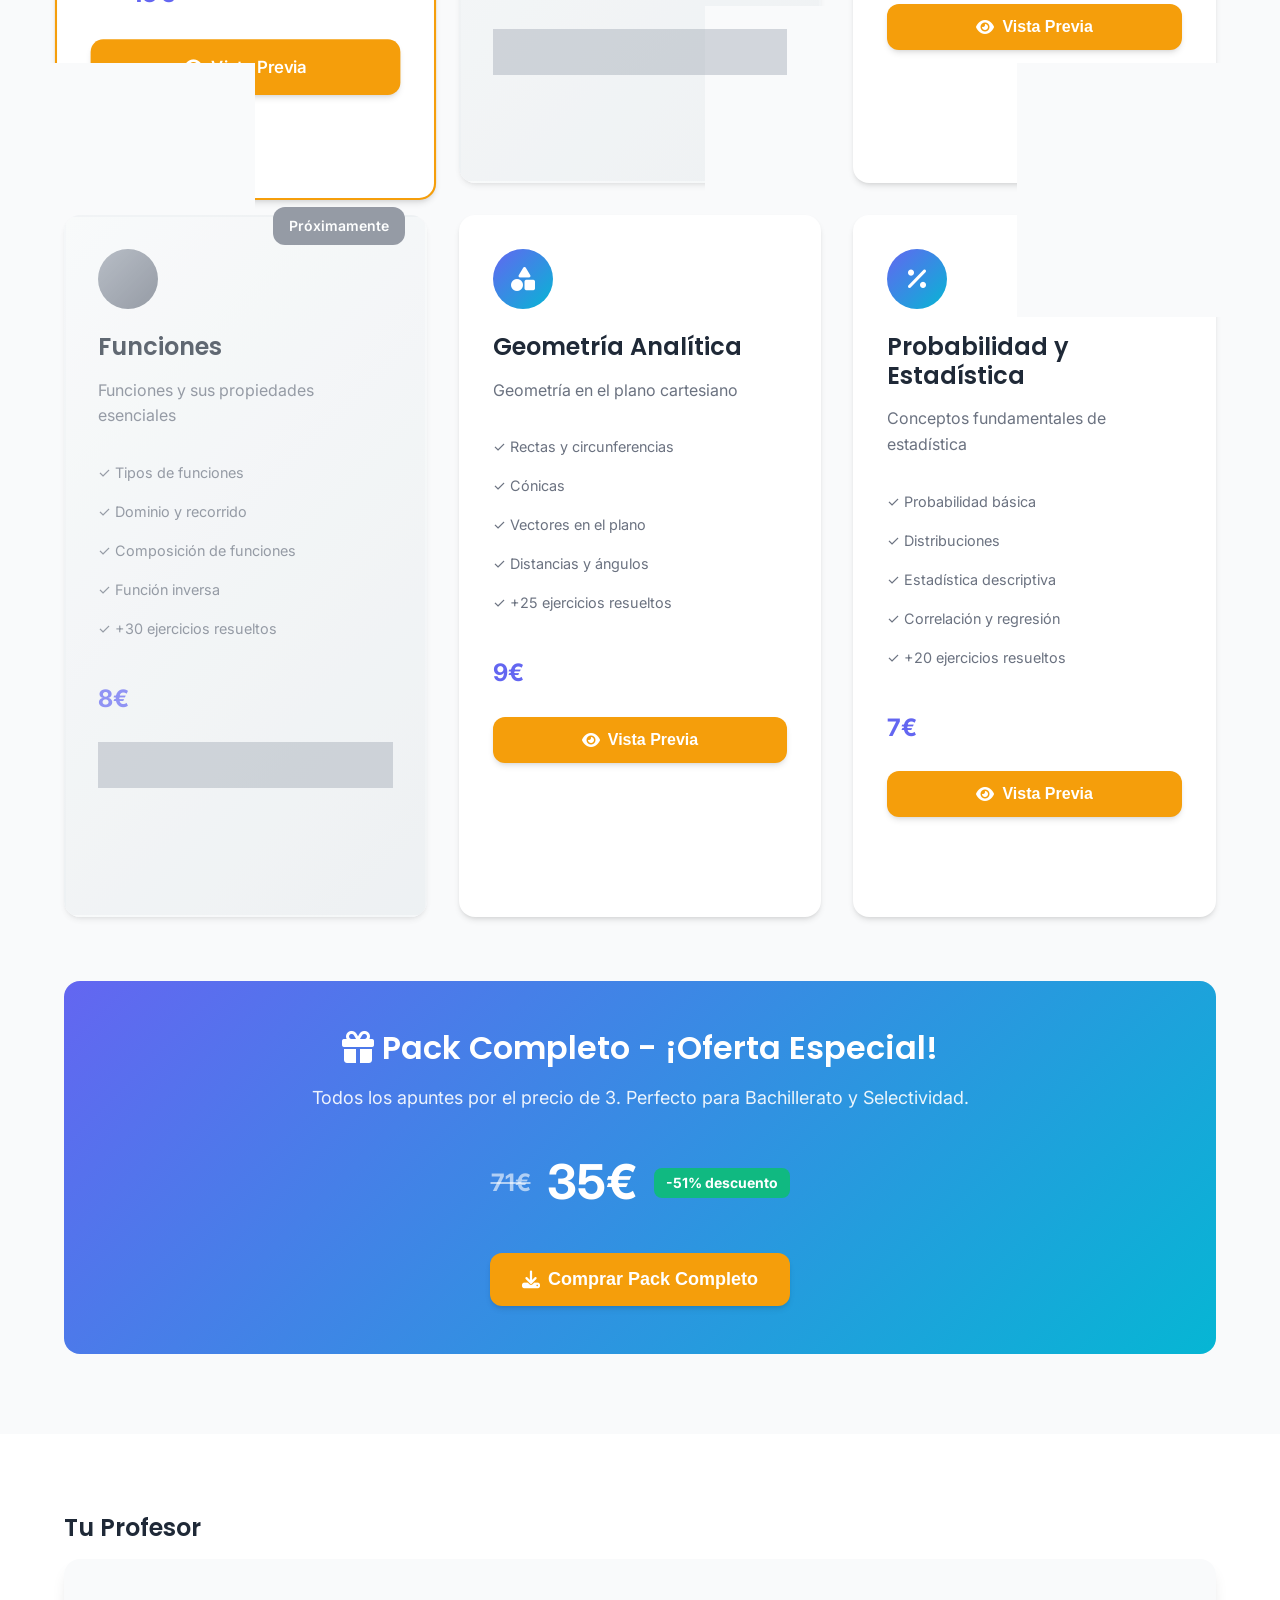
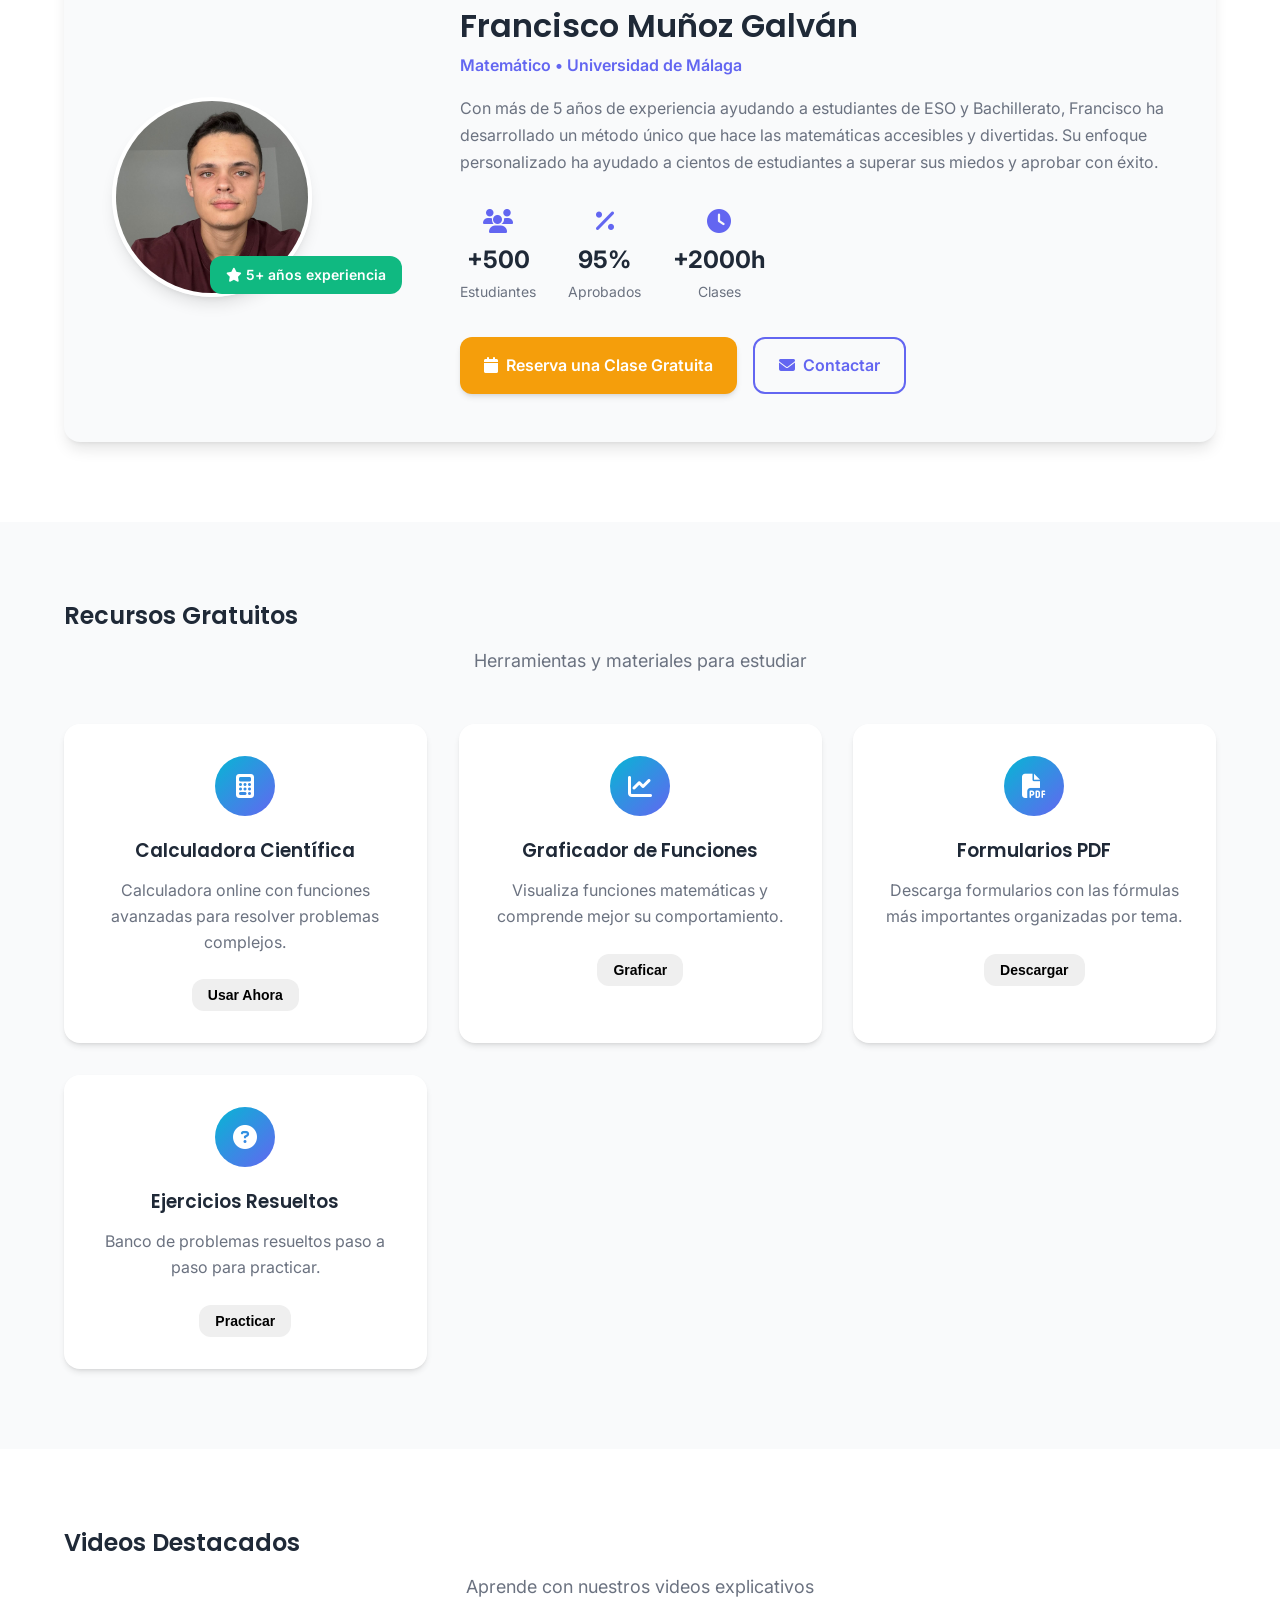
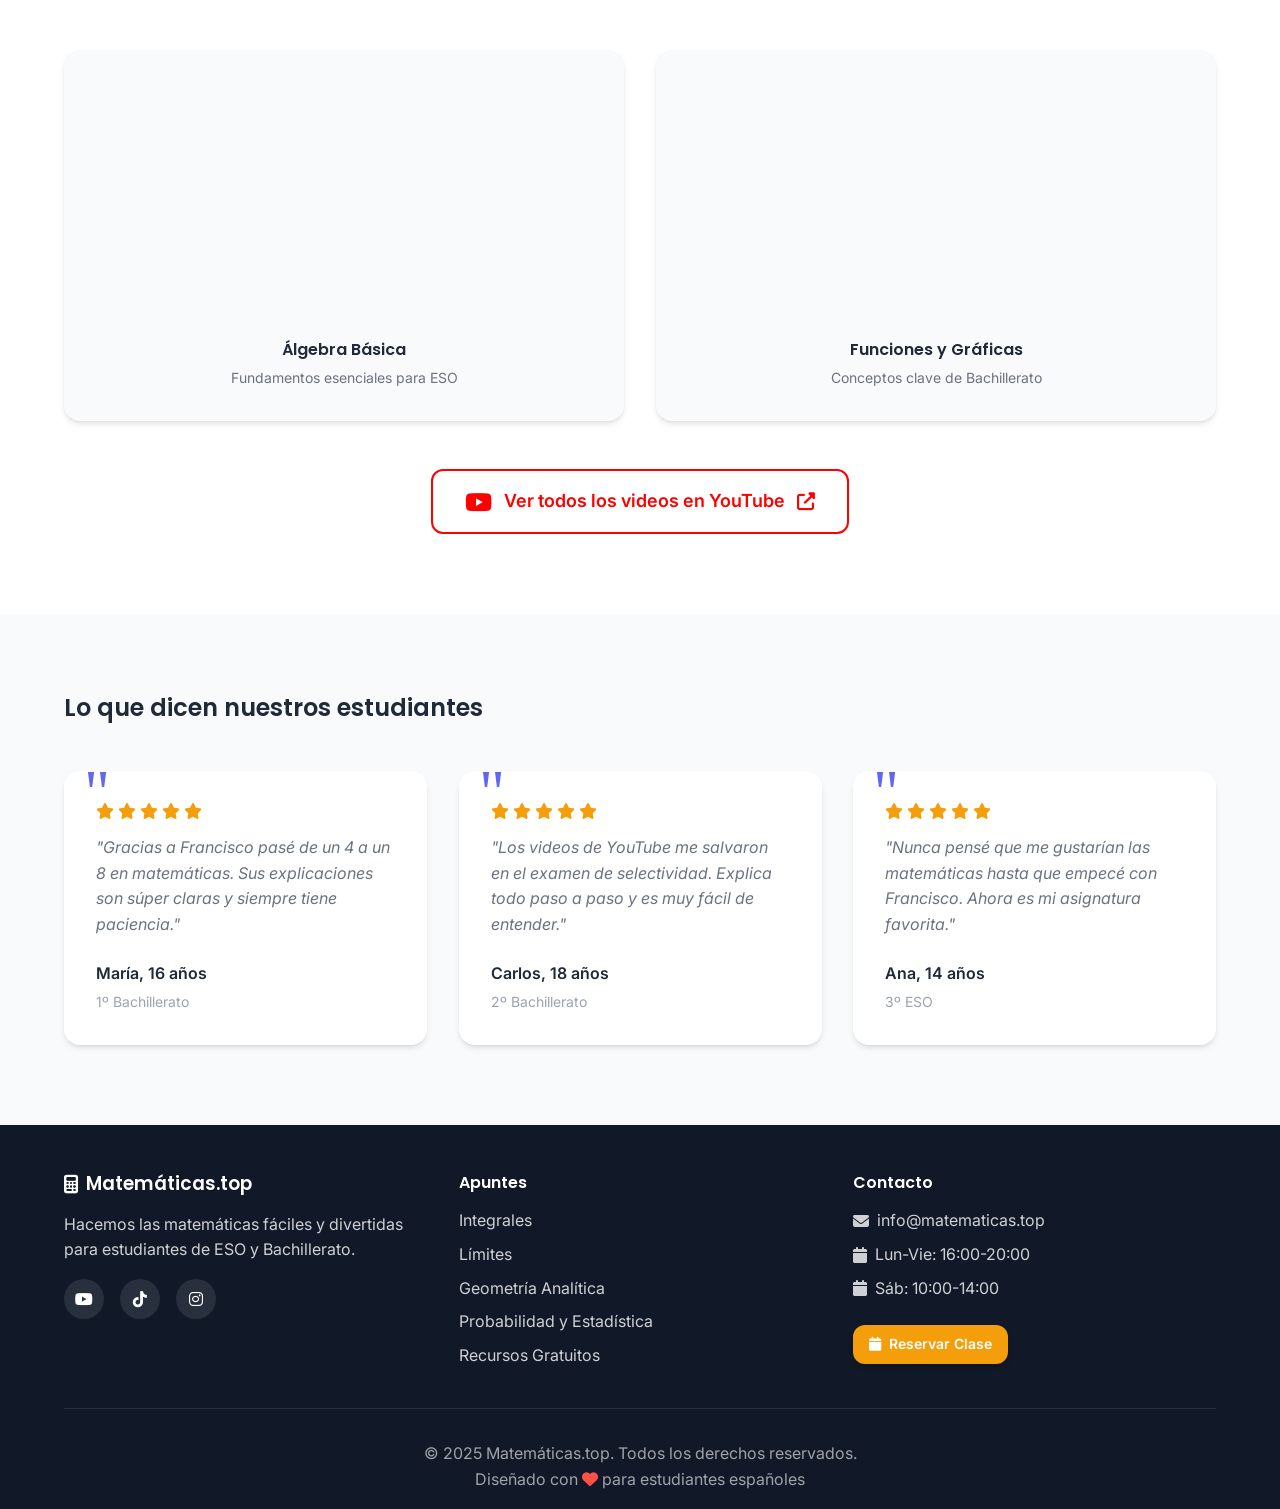
==== commit 4502eff8: "seccion de apuntes" ====
--- a/index.html
+++ b/index.html
@@ -3,14 +3,14 @@
 <head>
     <meta charset="UTF-8">
     <meta name="viewport" content="width=device-width, initial-scale=1.0">
-    <meta name="description" content="Matematicas.top - Clases particulares y recursos online para estudiantes de 12 a 18 años. Entiende, aprende y aprueba matemáticas con nuestro método innovador. ESO y Bachillerato.">
-    <title>Matemáticas.top - Aprende Matemáticas | ESO y Bachillerato</title>
+    <meta name="description" content="Matematicas.top - Apuntes digitales completos para estudiantes de ESO y Bachillerato. Integrales, límites, derivadas y más. Contenido organizado para aprobar matemáticas.">
+    <title>Matemáticas.top - Apuntes Digitales | ESO y Bachillerato</title>
     <link href="https://fonts.googleapis.com/css2?family=Inter:wght@300;400;500;600;700&family=Poppins:wght@400;500;600;700&display=swap" rel="stylesheet">
     <link rel="canonical" href="https://www.matematicas.top">
     <meta name="robots" content="index, follow">
-    <meta name="keywords" content="matemáticas, ESO, bachillerato, clases particulares, álgebra, geometría, análisis, estadística, probabilidad, exámenes">
-    <meta property="og:title" content="Matemáticas.top - Entiende, Aprende y Aprueba Matemáticas">
-    <meta property="og:description" content="Clases particulares y recursos online para estudiantes de 12 a 18 años. Aprende matemáticas de forma divertida y eficaz.">
+    <meta name="keywords" content="apuntes matemáticas, ESO, bachillerato, integrales, derivadas, límites, apuntes digitales, matemáticas PDF, estudiar matemáticas">
+    <meta property="og:title" content="Matemáticas.top - Apuntes Digitales para ESO y Bachillerato">
+    <meta property="og:description" content="Apuntes completos y organizados para aprobar matemáticas. Integrales, límites, derivadas y más contenido de calidad.">
     <meta property="og:image" content="https://www.matematicas.top/assets/img/og-image.jpg">
     <meta property="og:url" content="https://www.matematicas.top">
     <meta property="og:type" content="website">
@@ -93,7 +93,7 @@
             </div>
             <ul class="nav-menu">
                 <li><a href="#inicio">Inicio</a></li>
-                <li><a href="#cursos">Cursos</a></li>
+                <li><a href="#apuntes">Apuntes</a></li>
                 <li><a href="#profesores">Profesor</a></li>
                 <li><a href="#recursos">Recursos</a></li>
                 <li><a href="#videos">Videos</a></li>
@@ -113,13 +113,13 @@
                 <div class="hero-text">
                     <h1>Matemáticas <span class="highlight">TOP</span></h1>
                     <div id="animatedText" class="animated-text"></div>
-                    <p class="hero-subtitle">Para estudiantes de ESO y Bachillerato (12-18 años)</p>
+                    <p class="hero-subtitle">Apuntes digitales completos para ESO y Bachillerato (12-18 años)</p>
                     <div class="hero-buttons">
-                        <a href="https://calendly.com/zumaquerodavid/30min" class="btn btn-primary" target="_blank">
-                            <i class="fas fa-calendar"></i> Clase Gratuita
+                        <a href="#apuntes" class="btn btn-primary">
+                            <i class="fas fa-book"></i> Ver Apuntes
                         </a>
-                        <a href="#cursos" class="btn btn-secondary">
-                            <i class="fas fa-play"></i> Ver Cursos
+                        <a href="https://matematicastop.notion.site/Integrales-1ce640f00b90805bb107d178b8cd7286" class="btn btn-secondary" target="_blank">
+                            <i class="fas fa-eye"></i> Vista Previa
                         </a>
                     </div>
                 </div>
@@ -137,53 +137,167 @@
             </div>
         </section>
 
-        <section id="cursos" class="courses-section fade-in">
+        <section id="apuntes" class="notes-section fade-in">
             <div class="container">
-                <h2>Cursos por Nivel</h2>
-                <p class="section-subtitle">Contenido adaptado a cada etapa educativa</p>
-                <div class="courses-grid">
-                    <div class="course-card">
-                        <div class="course-icon">
-                            <i class="fas fa-seedling"></i>
-                        </div>
-                        <h3>ESO (12-16 años)</h3>
-                        <ul>
-                            <li>Álgebra básica</li>
-                            <li>Geometría plana</li>
-                            <li>Funciones lineales</li>
-                            <li>Estadística descriptiva</li>
-                            <li>Probabilidad</li>
+                <h2>Apuntes Digitales</h2>
+                <p class="section-subtitle">Contenido completo y organizado para aprobar matemáticas</p>
+                <div class="notes-grid">
+                    <div class="note-card featured">
+                        <div class="note-badge">Más Popular</div>
+                        <div class="note-icon">
+                            <i class="fas fa-integral"></i>
+                        </div>
+                        <h3>Integrales</h3>
+                        <p class="note-description">Domina las integrales desde cero hasta nivel avanzado</p>
+                        <ul class="note-features">
+                            <li>✓ Integrales inmediatas</li>
+                            <li>✓ Métodos de integración</li>
+                            <li>✓ Integrales por partes</li>
+                            <li>✓ Sustitución trigonométrica</li>
+                            <li>✓ +50 ejercicios resueltos</li>
                         </ul>
-                        <div class="course-price">Desde 25€/hora</div>
-                    </div>
-                    <div class="course-card featured">
-                        <div class="course-badge">Más Popular</div>
-                        <div class="course-icon">
-                            <i class="fas fa-graduation-cap"></i>
-                        </div>
-                        <h3>Bachillerato (16-18 años)</h3>
-                        <ul>
-                            <li>Análisis matemático</li>
-                            <li>Geometría analítica</li>
-                            <li>Trigonometría</li>
-                            <li>Límites y derivadas</li>
-                            <li>Integrales</li>
+                        <div class="note-price">
+                            <span class="price-original">25€</span>
+                            <span class="price-current">15€</span>
+                        </div>
+                        <a href="https://matematicastop.notion.site/Integrales-1ce640f00b90805bb107d178b8cd7286" class="btn btn-primary" target="_blank">
+                            <i class="fas fa-eye"></i> Vista Previa
+                        </a>
+                        <button class="btn btn-secondary" onclick="buyNotes('integrales')">
+                            <i class="fas fa-shopping-cart"></i> Comprar Ahora
+                        </button>
+                    </div>
+                    
+                    <div class="note-card coming-soon">
+                        <div class="coming-soon-badge">Próximamente</div>
+                        <div class="note-icon">
+                            <i class="fas fa-chart-line"></i>
+                        </div>
+                        <h3>Derivadas</h3>
+                        <p class="note-description">Todo sobre derivadas y sus aplicaciones</p>
+                        <ul class="note-features">
+                            <li>✓ Reglas de derivación</li>
+                            <li>✓ Derivada de funciones compuestas</li>
+                            <li>✓ Aplicaciones geométricas</li>
+                            <li>✓ Optimización</li>
+                            <li>✓ +40 ejercicios resueltos</li>
                         </ul>
-                        <div class="course-price">Desde 30€/hora</div>
-                    </div>
-                    <div class="course-card">
-                        <div class="course-icon">
-                            <i class="fas fa-trophy"></i>
-                        </div>
-                        <h3>Selectividad (EVAU)</h3>
-                        <ul>
-                            <li>Repaso intensivo</li>
-                            <li>Exámenes tipo</li>
-                            <li>Estrategias de examen</li>
-                            <li>Resolución de problemas</li>
-                            <li>Confianza y técnica</li>
+                        <div class="note-price">
+                            <span class="price-current">12€</span>
+                        </div>
+                        <button class="btn btn-disabled" disabled>
+                            <i class="fas fa-clock"></i> Próximamente
+                        </button>
+                    </div>
+                    
+                    <div class="note-card">
+                        <div class="note-icon">
+                            <i class="fas fa-square-root-alt"></i>
+                        </div>
+                        <h3>Límites</h3>
+                        <p class="note-description">Comprende los límites de funciones</p>
+                        <ul class="note-features">
+                            <li>✓ Concepto de límite</li>
+                            <li>✓ Límites laterales</li>
+                            <li>✓ Indeterminaciones</li>
+                            <li>✓ Regla de L'Hôpital</li>
+                            <li>✓ +35 ejercicios resueltos</li>
                         </ul>
-                        <div class="course-price">Desde 35€/hora</div>
+                        <div class="note-price">
+                            <span class="price-current">10€</span>
+                        </div>
+                        <button class="btn btn-primary" onclick="previewNotes('limites')">
+                            <i class="fas fa-eye"></i> Vista Previa
+                        </button>
+                        <button class="btn btn-secondary" onclick="buyNotes('limites')">
+                            <i class="fas fa-shopping-cart"></i> Comprar
+                        </button>
+                    </div>
+                    
+                    <div class="note-card coming-soon">
+                        <div class="coming-soon-badge">Próximamente</div>
+                        <div class="note-icon">
+                            <i class="fas fa-functions"></i>
+                        </div>
+                        <h3>Funciones</h3>
+                        <p class="note-description">Funciones y sus propiedades esenciales</p>
+                        <ul class="note-features">
+                            <li>✓ Tipos de funciones</li>
+                            <li>✓ Dominio y recorrido</li>
+                            <li>✓ Composición de funciones</li>
+                            <li>✓ Función inversa</li>
+                            <li>✓ +30 ejercicios resueltos</li>
+                        </ul>
+                        <div class="note-price">
+                            <span class="price-current">8€</span>
+                        </div>
+                        <button class="btn btn-disabled" disabled>
+                            <i class="fas fa-clock"></i> Próximamente
+                        </button>
+                    </div>
+                    
+                    <div class="note-card">
+                        <div class="note-icon">
+                            <i class="fas fa-shapes"></i>
+                        </div>
+                        <h3>Geometría Analítica</h3>
+                        <p class="note-description">Geometría en el plano cartesiano</p>
+                        <ul class="note-features">
+                            <li>✓ Rectas y circunferencias</li>
+                            <li>✓ Cónicas</li>
+                            <li>✓ Vectores en el plano</li>
+                            <li>✓ Distancias y ángulos</li>
+                            <li>✓ +25 ejercicios resueltos</li>
+                        </ul>
+                        <div class="note-price">
+                            <span class="price-current">9€</span>
+                        </div>
+                        <button class="btn btn-primary" onclick="previewNotes('geometria')">
+                            <i class="fas fa-eye"></i> Vista Previa
+                        </button>
+                        <button class="btn btn-secondary" onclick="buyNotes('geometria')">
+                            <i class="fas fa-shopping-cart"></i> Comprar
+                        </button>
+                    </div>
+                    
+                    <div class="note-card">
+                        <div class="note-icon">
+                            <i class="fas fa-percentage"></i>
+                        </div>
+                        <h3>Probabilidad y Estadística</h3>
+                        <p class="note-description">Conceptos fundamentales de estadística</p>
+                        <ul class="note-features">
+                            <li>✓ Probabilidad básica</li>
+                            <li>✓ Distribuciones</li>
+                            <li>✓ Estadística descriptiva</li>
+                            <li>✓ Correlación y regresión</li>
+                            <li>✓ +20 ejercicios resueltos</li>
+                        </ul>
+                        <div class="note-price">
+                            <span class="price-current">7€</span>
+                        </div>
+                        <button class="btn btn-primary" onclick="previewNotes('estadistica')">
+                            <i class="fas fa-eye"></i> Vista Previa
+                        </button>
+                        <button class="btn btn-secondary" onclick="buyNotes('estadistica')">
+                            <i class="fas fa-shopping-cart"></i> Comprar
+                        </button>
+                    </div>
+                </div>
+                
+                <!-- Pack completo -->
+                <div class="complete-pack">
+                    <div class="pack-content">
+                        <h3><i class="fas fa-gift"></i> Pack Completo - ¡Oferta Especial!</h3>
+                        <p>Todos los apuntes por el precio de 3. Perfecto para Bachillerato y Selectividad.</p>
+                        <div class="pack-price">
+                            <span class="price-original">71€</span>
+                            <span class="price-current">35€</span>
+                            <span class="discount">-51% descuento</span>
+                        </div>
+                        <button class="btn btn-primary btn-large" onclick="buyNotes('pack-completo')">
+                            <i class="fas fa-download"></i> Comprar Pack Completo
+                        </button>
                     </div>
                 </div>
             </div>
@@ -430,11 +544,12 @@
                 </div>
                 
                 <div class="footer-section">
-                    <h4>Cursos</h4>
+                    <h4>Apuntes</h4>
                     <ul>
-                        <li><a href="#cursos">ESO (12-16 años)</a></li>
-                        <li><a href="#cursos">Bachillerato (16-18 años)</a></li>
-                        <li><a href="#cursos">Selectividad (EVAU)</a></li>
+                        <li><a href="#apuntes">Integrales</a></li>
+                        <li><a href="#apuntes">Límites</a></li>
+                        <li><a href="#apuntes">Geometría Analítica</a></li>
+                        <li><a href="#apuntes">Probabilidad y Estadística</a></li>
                         <li><a href="#recursos">Recursos Gratuitos</a></li>
                     </ul>
                 </div>
--- a/css/styles.css
+++ b/css/styles.css
@@ -1078,7 +1078,209 @@
     transform: translateY(0);
 }
 
-/* Responsive Design */
+/* Notes Section */
+.notes-section {
+    background: var(--background-secondary);
+}
+
+.notes-grid {
+    display: grid;
+    grid-template-columns: repeat(auto-fit, minmax(320px, 1fr));
+    gap: 2rem;
+    margin-top: 3rem;
+}
+
+.note-card {
+    background: white;
+    padding: 2rem;
+    border-radius: var(--radius-xl);
+    box-shadow: var(--shadow-md);
+    transition: all 0.3s ease;
+    position: relative;
+    border: 2px solid transparent;
+}
+
+.note-card:hover {
+    transform: translateY(-8px);
+    box-shadow: var(--shadow-xl);
+    border-color: var(--primary-color);
+}
+
+.note-card.featured {
+    border-color: var(--accent-color);
+    transform: scale(1.05);
+}
+
+.note-card.coming-soon {
+    opacity: 0.7;
+    background: linear-gradient(135deg, #f8f9fa 0%, #e9ecef 100%);
+}
+
+.note-card.coming-soon:hover {
+    transform: translateY(-2px);
+    opacity: 0.8;
+}
+
+.note-badge {
+    position: absolute;
+    top: -10px;
+    right: 20px;
+    background: var(--accent-color);
+    color: white;
+    padding: 0.5rem 1rem;
+    border-radius: var(--radius-lg);
+    font-size: 0.875rem;
+    font-weight: 600;
+}
+
+.coming-soon-badge {
+    position: absolute;
+    top: -10px;
+    right: 20px;
+    background: var(--text-secondary);
+    color: white;
+    padding: 0.5rem 1rem;
+    border-radius: var(--radius-lg);
+    font-size: 0.875rem;
+    font-weight: 600;
+}
+
+.note-icon {
+    width: 60px;
+    height: 60px;
+    background: linear-gradient(135deg, var(--primary-color), var(--secondary-color));
+    border-radius: 50%;
+    display: flex;
+    align-items: center;
+    justify-content: center;
+    margin-bottom: 1.5rem;
+}
+
+.note-card.coming-soon .note-icon {
+    background: linear-gradient(135deg, var(--text-light), var(--text-secondary));
+}
+
+.note-icon i {
+    font-size: 1.5rem;
+    color: white;
+}
+
+.note-card h3 {
+    font-size: 1.5rem;
+    margin-bottom: 1rem;
+    color: var(--text-primary);
+}
+
+.note-description {
+    color: var(--text-secondary);
+    margin-bottom: 1.5rem;
+    line-height: 1.6;
+}
+
+.note-features {
+    list-style: none;
+    margin-bottom: 2rem;
+}
+
+.note-features li {
+    padding: 0.5rem 0;
+    color: var(--text-secondary);
+    font-size: 0.9rem;
+}
+
+.note-price {
+    display: flex;
+    align-items: center;
+    gap: 0.5rem;
+    margin-bottom: 1.5rem;
+    font-weight: 700;
+}
+
+.price-original {
+    text-decoration: line-through;
+    color: var(--text-light);
+    font-size: 1rem;
+}
+
+.price-current {
+    font-size: 1.5rem;
+    color: var(--primary-color);
+}
+
+.note-card .btn {
+    width: 100%;
+    margin-bottom: 0.5rem;
+    justify-content: center;
+}
+
+.btn-disabled {
+    background: var(--text-light);
+    color: var(--text-secondary);
+    cursor: not-allowed;
+    opacity: 0.6;
+}
+
+.btn-disabled:hover {
+    background: var(--text-light);
+    transform: none;
+    box-shadow: var(--shadow-sm);
+}
+
+.complete-pack {
+    margin-top: 4rem;
+    background: linear-gradient(135deg, var(--primary-color), var(--secondary-color));
+    border-radius: var(--radius-xl);
+    padding: 3rem;
+    text-align: center;
+    color: white;
+}
+
+.pack-content h3 {
+    font-size: 2rem;
+    margin-bottom: 1rem;
+    color: white;
+}
+
+.pack-content p {
+    font-size: 1.125rem;
+    margin-bottom: 2rem;
+    color: rgba(255, 255, 255, 0.9);
+}
+
+.pack-price {
+    display: flex;
+    align-items: center;
+    justify-content: center;
+    gap: 1rem;
+    margin-bottom: 2rem;
+    font-weight: 700;
+}
+
+.pack-price .price-original {
+    font-size: 1.5rem;
+    text-decoration: line-through;
+    color: rgba(255, 255, 255, 0.6);
+}
+
+.pack-price .price-current {
+    font-size: 3rem;
+    color: white;
+}
+
+.discount {
+    background: var(--success-color);
+    color: white;
+    padding: 0.25rem 0.75rem;
+    border-radius: var(--radius-md);
+    font-size: 0.875rem;
+}
+
+.btn-large {
+    padding: 1rem 2rem;
+    font-size: 1.125rem;
+}
+
+/* Sections */
 @media (max-width: 1024px) {
     .hero-content {
         grid-template-columns: 1fr;
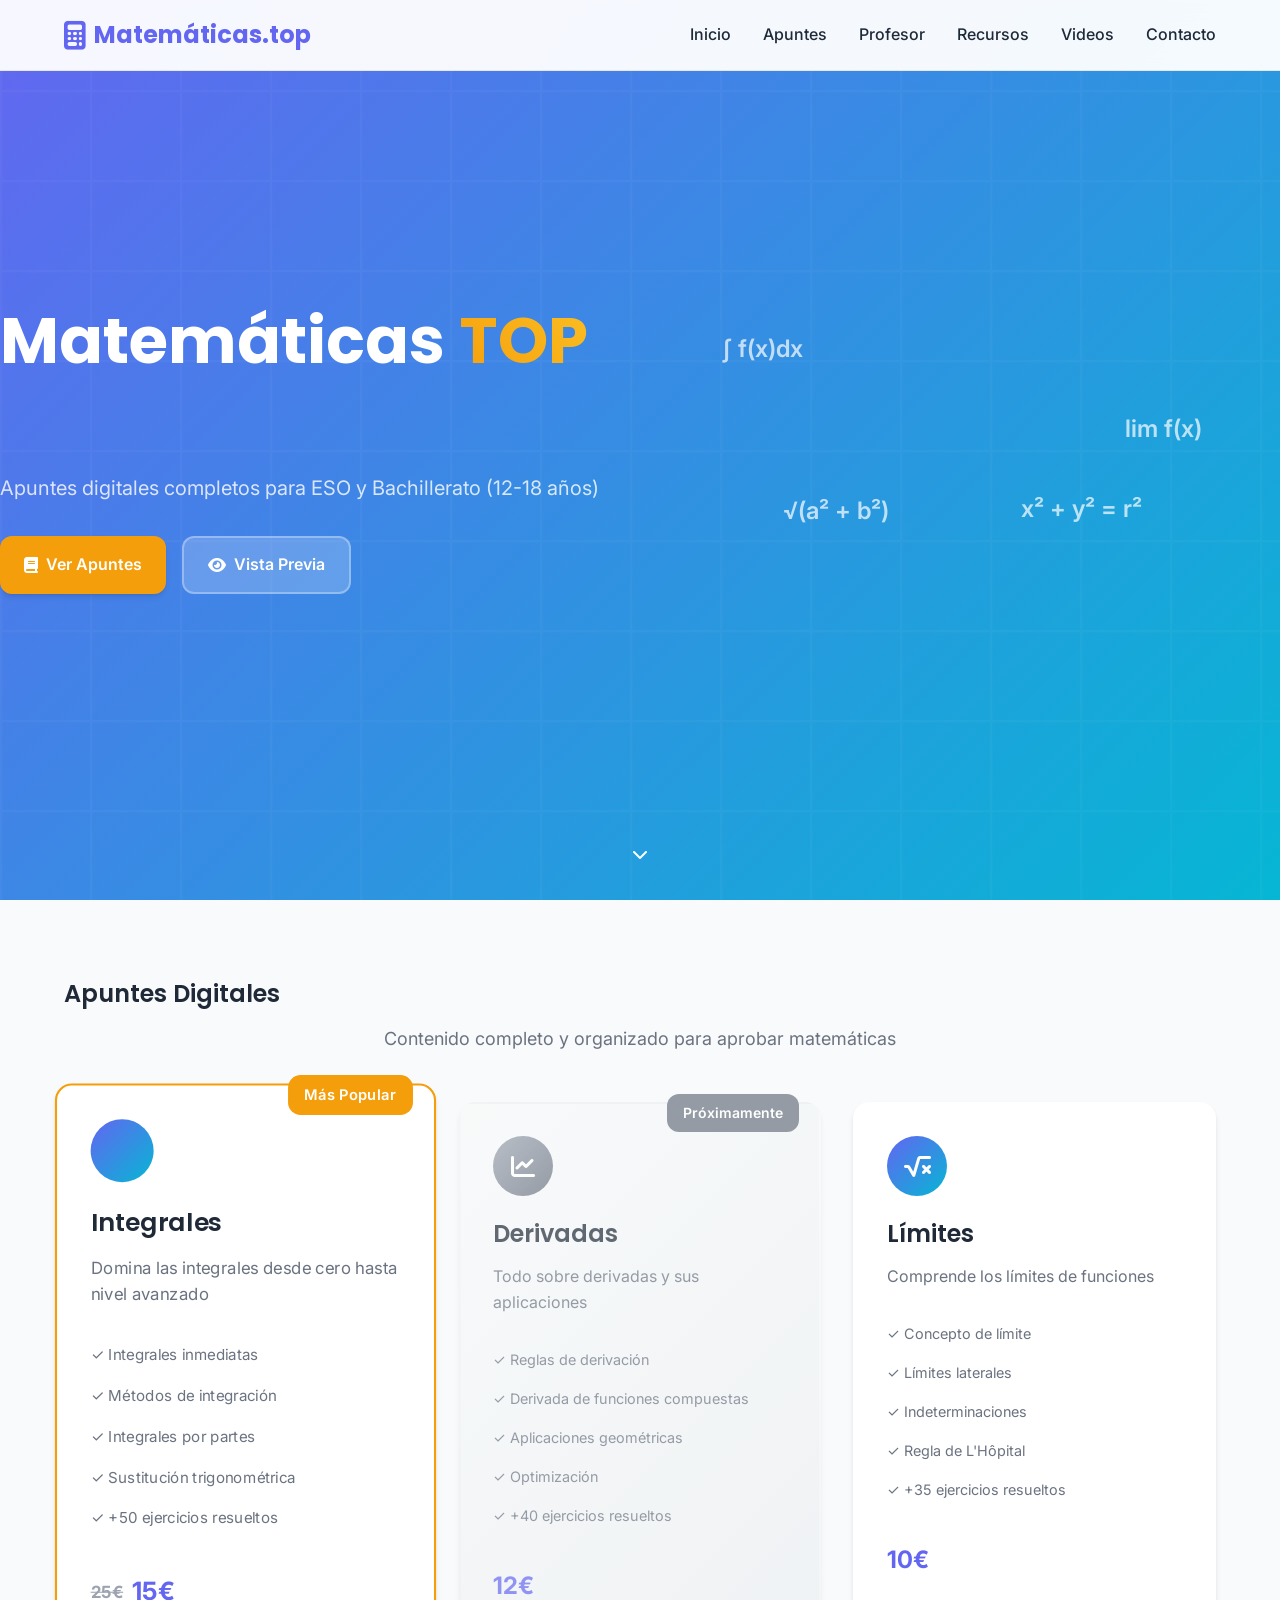
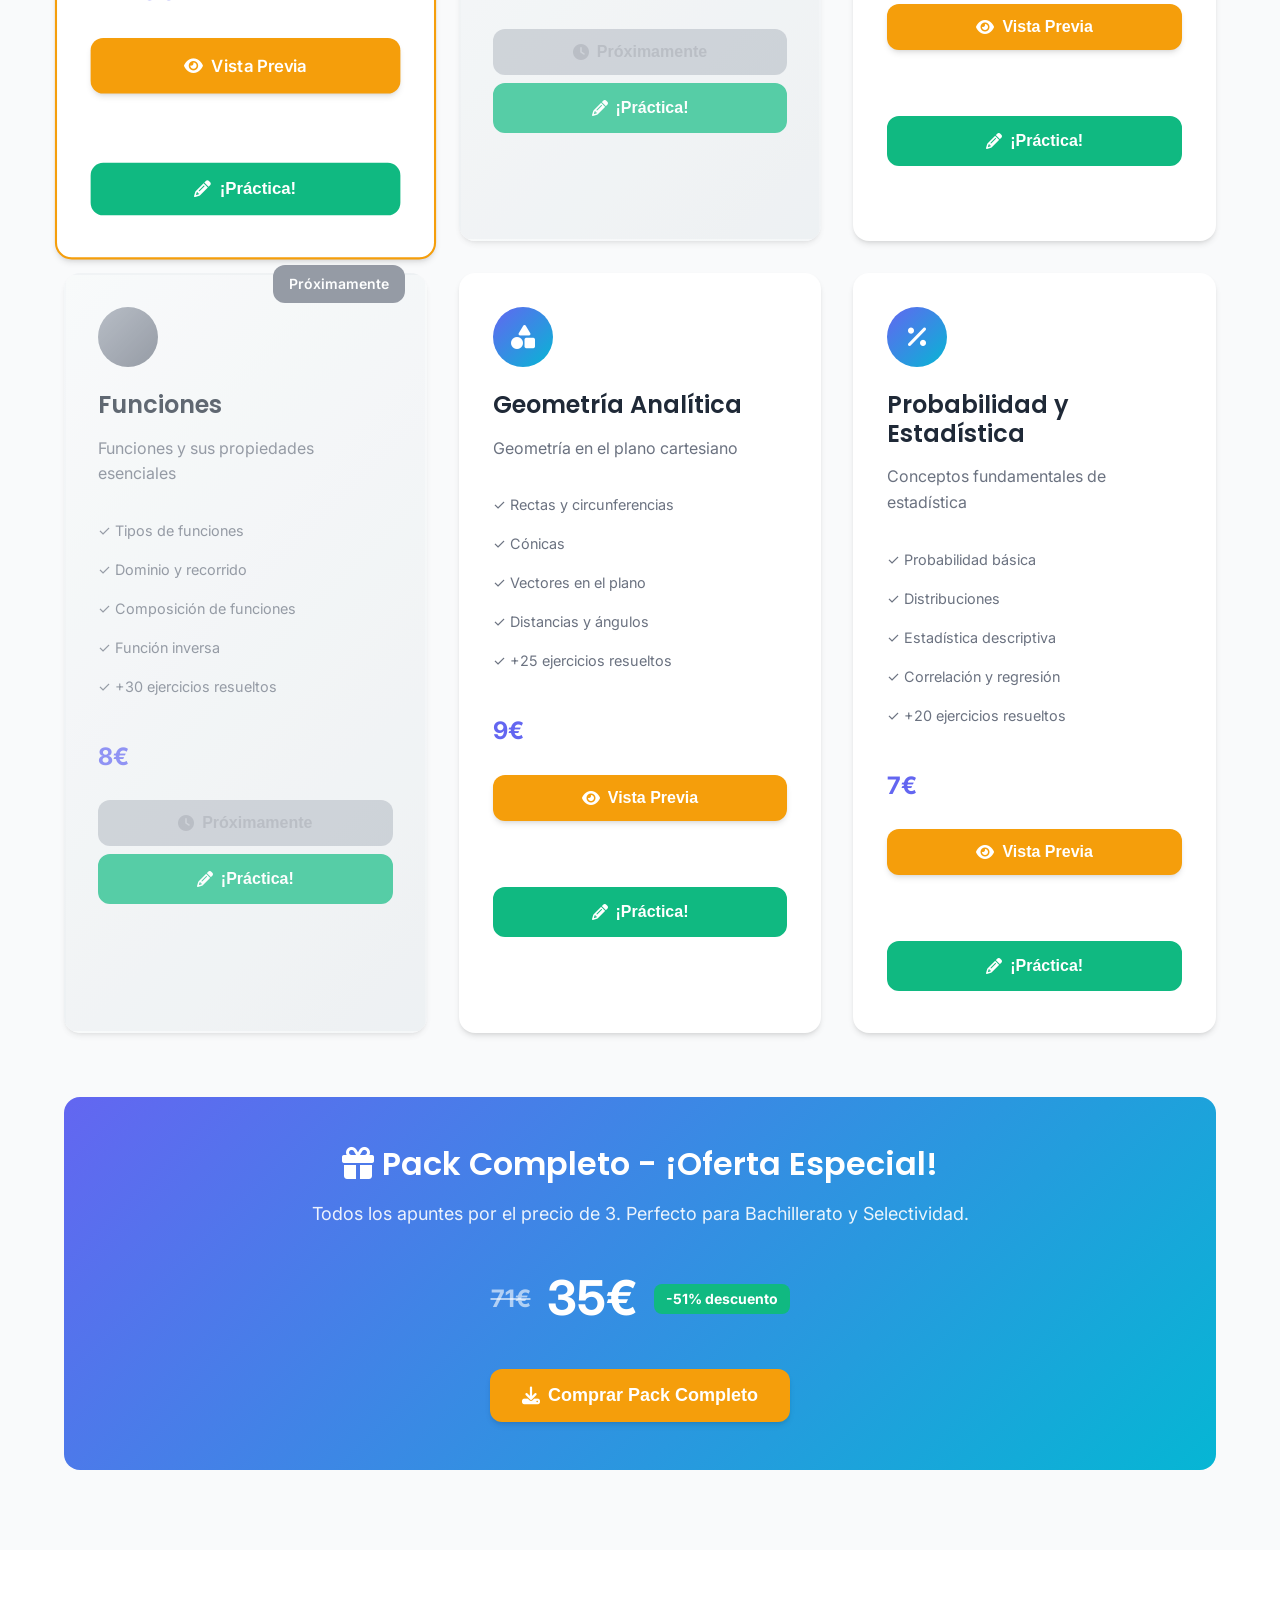
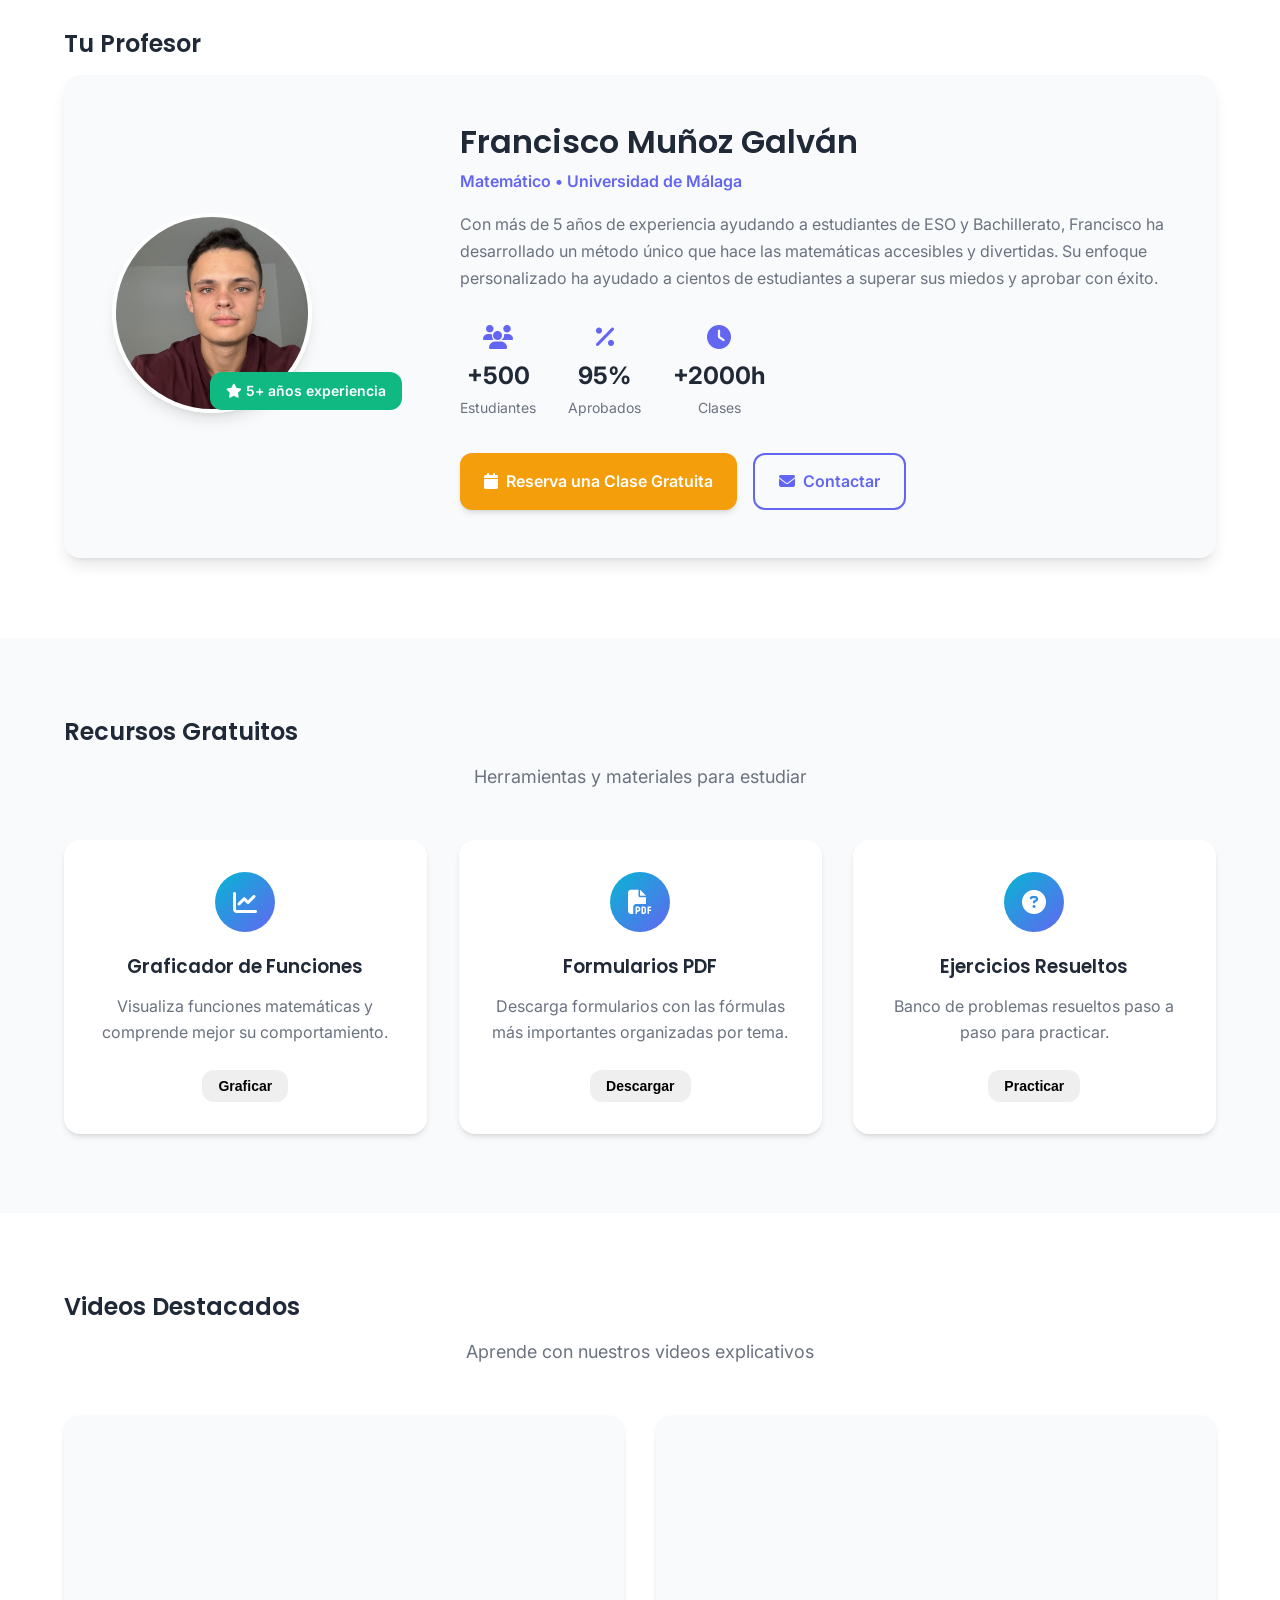
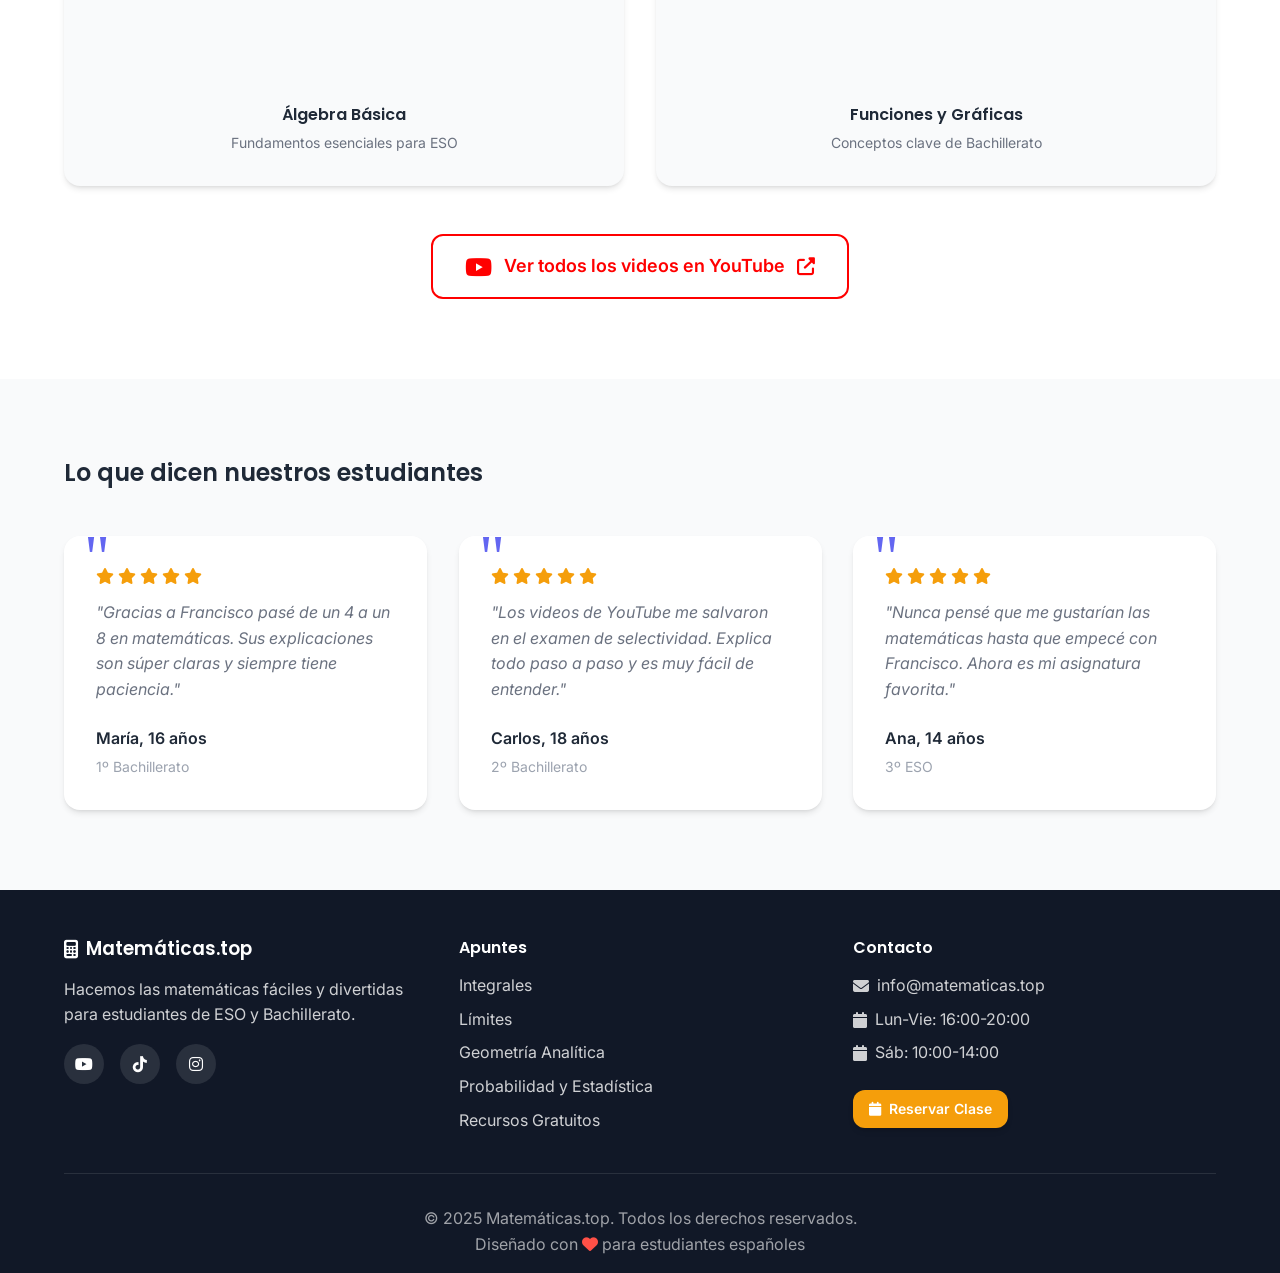
==== commit 2bf1f7d7: "add questionaries to apuntes" ====
--- a/index.html
+++ b/index.html
@@ -166,6 +166,9 @@
                         <button class="btn btn-secondary" onclick="buyNotes('integrales')">
                             <i class="fas fa-shopping-cart"></i> Comprar Ahora
                         </button>
+                        <button class="btn btn-practice" onclick="startQuiz('integrales')">
+                            <i class="fas fa-pencil-alt"></i> ¡Práctica!
+                        </button>
                     </div>
                     
                     <div class="note-card coming-soon">
@@ -188,6 +191,9 @@
                         <button class="btn btn-disabled" disabled>
                             <i class="fas fa-clock"></i> Próximamente
                         </button>
+                        <button class="btn btn-practice" onclick="startQuiz('derivadas')">
+                            <i class="fas fa-pencil-alt"></i> ¡Práctica!
+                        </button>
                     </div>
                     
                     <div class="note-card">
@@ -212,6 +218,9 @@
                         <button class="btn btn-secondary" onclick="buyNotes('limites')">
                             <i class="fas fa-shopping-cart"></i> Comprar
                         </button>
+                        <button class="btn btn-practice" onclick="startQuiz('limites')">
+                            <i class="fas fa-pencil-alt"></i> ¡Práctica!
+                        </button>
                     </div>
                     
                     <div class="note-card coming-soon">
@@ -234,6 +243,9 @@
                         <button class="btn btn-disabled" disabled>
                             <i class="fas fa-clock"></i> Próximamente
                         </button>
+                        <button class="btn btn-practice" onclick="startQuiz('funciones')">
+                            <i class="fas fa-pencil-alt"></i> ¡Práctica!
+                        </button>
                     </div>
                     
                     <div class="note-card">
@@ -258,6 +270,9 @@
                         <button class="btn btn-secondary" onclick="buyNotes('geometria')">
                             <i class="fas fa-shopping-cart"></i> Comprar
                         </button>
+                        <button class="btn btn-practice" onclick="startQuiz('geometria')">
+                            <i class="fas fa-pencil-alt"></i> ¡Práctica!
+                        </button>
                     </div>
                     
                     <div class="note-card">
@@ -282,6 +297,9 @@
                         <button class="btn btn-secondary" onclick="buyNotes('estadistica')">
                             <i class="fas fa-shopping-cart"></i> Comprar
                         </button>
+                        <button class="btn btn-practice" onclick="startQuiz('estadistica')">
+                            <i class="fas fa-pencil-alt"></i> ¡Práctica!
+                        </button>
                     </div>
                 </div>
                 
@@ -298,6 +316,77 @@
                         <button class="btn btn-primary btn-large" onclick="buyNotes('pack-completo')">
                             <i class="fas fa-download"></i> Comprar Pack Completo
                         </button>
+                    </div>
+                </div>
+
+                <!-- Quiz Modal -->
+                <div id="quiz-modal" class="modal">
+                    <div class="modal-content quiz-modal-content">
+                        <span class="close" onclick="closeQuiz()">&times;</span>
+                        <div id="quiz-container">
+                            <div class="quiz-header">
+                                <h3 id="quiz-title">Cuestionario de Práctica</h3>
+                                <div class="quiz-progress">
+                                    <div class="progress-bar">
+                                        <div class="progress-fill" id="progress-fill"></div>
+                                    </div>
+                                    <span id="question-counter">1 / 5</span>
+                                </div>
+                            </div>
+                            
+                            <div class="quiz-content">
+                                <div class="question-section">
+                                    <h4 id="question-text">Pregunta aparecerá aquí</h4>
+                                    <div id="question-options" class="options-container">
+                                        <!-- Las opciones se generarán dinámicamente -->
+                                    </div>
+                                </div>
+                                
+                                <div class="quiz-actions">
+                                    <button id="prev-btn" class="btn btn-outline" onclick="previousQuestion()" disabled>
+                                        <i class="fas fa-arrow-left"></i> Anterior
+                                    </button>
+                                    <button id="next-btn" class="btn btn-primary" onclick="nextQuestion()" disabled>
+                                        Siguiente <i class="fas fa-arrow-right"></i>
+                                    </button>
+                                    <button id="finish-btn" class="btn btn-success" onclick="finishQuiz()" style="display: none;">
+                                        <i class="fas fa-check"></i> Finalizar
+                                    </button>
+                                </div>
+                            </div>
+                            
+                            <!-- Resultados del quiz -->
+                            <div id="quiz-results" class="quiz-results" style="display: none;">
+                                <div class="results-header">
+                                    <i class="fas fa-trophy results-icon"></i>
+                                    <h3>¡Quiz Completado!</h3>
+                                </div>
+                                <div class="score-display">
+                                    <div class="score-circle">
+                                        <span id="score-percentage">0%</span>
+                                    </div>
+                                    <div class="grade-display">
+                                        <div class="grade-badge" id="grade-badge">
+                                            <span id="grade-letter">-</span>
+                                        </div>
+                                        <p class="grade-description" id="grade-description">Tu calificación</p>
+                                        <p class="numeric-grade" id="numeric-grade">0.0/10</p>
+                                    </div>
+                                    <p id="score-text">Has respondido correctamente <span id="correct-answers">0</span> de <span id="total-questions">5</span> preguntas</p>
+                                </div>
+                                <div class="results-message" id="results-message">
+                                    <!-- Mensaje personalizado según el resultado -->
+                                </div>
+                                <div class="results-actions">
+                                    <button class="btn btn-primary" onclick="restartQuiz()">
+                                        <i class="fas fa-redo"></i> Repetir Quiz
+                                    </button>
+                                    <button class="btn btn-secondary" onclick="closeQuiz()">
+                                        <i class="fas fa-times"></i> Cerrar
+                                    </button>
+                                </div>
+                            </div>
+                        </div>
                     </div>
                 </div>
             </div>
@@ -362,15 +451,6 @@
                 <div class="resources-grid">
                     <div class="resource-card">
                         <div class="resource-icon">
-                            <i class="fas fa-calculator"></i>
-                        </div>
-                        <h3>Calculadora Científica</h3>
-                        <p>Calculadora online con funciones avanzadas para resolver problemas complejos.</p>
-                        <button class="btn btn-small" onclick="openCalculator()">Usar Ahora</button>
-                    </div>
-                    
-                    <div class="resource-card">
-                        <div class="resource-icon">
                             <i class="fas fa-chart-line"></i>
                         </div>
                         <h3>Graficador de Funciones</h3>
@@ -394,44 +474,6 @@
                         <h3>Ejercicios Resueltos</h3>
                         <p>Banco de problemas resueltos paso a paso para practicar.</p>
                         <button class="btn btn-small" onclick="openExercises()">Practicar</button>
-                    </div>
-                </div>
-
-                <!-- Interactive Calculator Section -->
-                <div id="calculator-modal" class="modal">
-                    <div class="modal-content">
-                        <span class="close" onclick="closeCalculator()">&times;</span>
-                        <h3>Calculadora Científica</h3>
-                        <div class="calculator">
-                            <div class="calc-display">
-                                <input type="text" id="calc-result" readonly>
-                            </div>
-                            <div class="calc-buttons">
-                                <button onclick="clearCalc()" class="calc-btn clear">C</button>
-                                <button onclick="deleteLast()" class="calc-btn">⌫</button>
-                                <button onclick="appendToCalc('/')" class="calc-btn operator">÷</button>
-                                <button onclick="appendToCalc('*')" class="calc-btn operator">×</button>
-                                
-                                <button onclick="appendToCalc('7')" class="calc-btn">7</button>
-                                <button onclick="appendToCalc('8')" class="calc-btn">8</button>
-                                <button onclick="appendToCalc('9')" class="calc-btn">9</button>
-                                <button onclick="appendToCalc('-')" class="calc-btn operator">-</button>
-                                
-                                <button onclick="appendToCalc('4')" class="calc-btn">4</button>
-                                <button onclick="appendToCalc('5')" class="calc-btn">5</button>
-                                <button onclick="appendToCalc('6')" class="calc-btn">6</button>
-                                <button onclick="appendToCalc('+')" class="calc-btn operator">+</button>
-                                
-                                <button onclick="appendToCalc('1')" class="calc-btn">1</button>
-                                <button onclick="appendToCalc('2')" class="calc-btn">2</button>
-                                <button onclick="appendToCalc('3')" class="calc-btn">3</button>
-                                <button onclick="calculateResult()" class="calc-btn equals" rowspan="2">=</button>
-                                
-                                <button onclick="appendToCalc('0')" class="calc-btn zero">0</button>
-                                <button onclick="appendToCalc('.')" class="calc-btn">.</button>
-                                <button onclick="appendToCalc('Math.sqrt(')" class="calc-btn">√</button>
-                            </div>
-                        </div>
                     </div>
                 </div>
             </div>
--- a/css/styles.css
+++ b/css/styles.css
@@ -327,6 +327,28 @@
     font-size: 0.875rem;
 }
 
+.btn-practice {
+    background: var(--success-color);
+    color: white;
+    border: 2px solid var(--success-color);
+}
+
+.btn-practice:hover {
+    background: #059669;
+    border-color: #059669;
+    transform: translateY(-2px);
+    box-shadow: var(--shadow-lg);
+}
+
+.btn-success {
+    background: var(--success-color);
+    color: white;
+}
+
+.btn-success:hover {
+    background: #059669;
+}
+
 /* Sections */
 section {
     padding: 5rem 0;
@@ -623,67 +645,6 @@
 
 .close:hover {
     color: var(--text-primary);
-}
-
-/* Calculator */
-.calculator {
-    max-width: 300px;
-    margin: 0 auto;
-}
-
-.calc-display {
-    margin-bottom: 1rem;
-}
-
-.calc-display input {
-    width: 100%;
-    padding: 1rem;
-    font-size: 1.5rem;
-    text-align: right;
-    border: 2px solid var(--border-color);
-    border-radius: var(--radius-lg);
-    background: var(--background-secondary);
-}
-
-.calc-buttons {
-    display: grid;
-    grid-template-columns: repeat(4, 1fr);
-    gap: 0.5rem;
-}
-
-.calc-btn {
-    padding: 1rem;
-    font-size: 1.25rem;
-    border: none;
-    border-radius: var(--radius-md);
-    cursor: pointer;
-    transition: all 0.2s ease;
-    background: var(--background-secondary);
-    color: var(--text-primary);
-}
-
-.calc-btn:hover {
-    background: var(--border-color);
-}
-
-.calc-btn.operator {
-    background: var(--primary-color);
-    color: white;
-}
-
-.calc-btn.equals {
-    background: var(--accent-color);
-    color: white;
-    grid-row: span 2;
-}
-
-.calc-btn.clear {
-    background: var(--warning-color);
-    color: white;
-}
-
-.calc-btn.zero {
-    grid-column: span 2;
 }
 
 /* Videos Section */
@@ -1446,3 +1407,276 @@
         background: white !important;
     }
 }
+
+/* Quiz Modal Styles */
+.quiz-modal-content {
+    max-width: 800px;
+    max-height: 90vh;
+    overflow-y: auto;
+}
+
+.quiz-header {
+    text-align: center;
+    margin-bottom: 2rem;
+    padding-bottom: 1rem;
+    border-bottom: 2px solid var(--border-color);
+}
+
+.quiz-header h3 {
+    color: var(--primary-color);
+    margin-bottom: 1rem;
+}
+
+.quiz-progress {
+    display: flex;
+    align-items: center;
+    justify-content: space-between;
+    gap: 1rem;
+}
+
+.progress-bar {
+    flex: 1;
+    height: 8px;
+    background: var(--border-color);
+    border-radius: var(--radius-sm);
+    overflow: hidden;
+}
+
+.progress-fill {
+    height: 100%;
+    background: linear-gradient(90deg, var(--primary-color), var(--secondary-color));
+    width: 0%;
+    transition: width 0.3s ease;
+}
+
+#question-counter {
+    font-weight: 600;
+    color: var(--text-primary);
+    min-width: 60px;
+    text-align: center;
+}
+
+.quiz-content {
+    margin-bottom: 2rem;
+}
+
+.question-section {
+    margin-bottom: 2rem;
+}
+
+#question-text {
+    font-size: 1.25rem;
+    margin-bottom: 1.5rem;
+    color: var(--text-primary);
+    line-height: 1.6;
+}
+
+.options-container {
+    display: grid;
+    gap: 1rem;
+}
+
+.option-btn {
+    display: flex;
+    align-items: center;
+    gap: 1rem;
+    padding: 1rem;
+    background: var(--background-secondary);
+    border: 2px solid var(--border-color);
+    border-radius: var(--radius-lg);
+    cursor: pointer;
+    transition: all 0.3s ease;
+    text-align: left;
+    font-size: 1rem;
+}
+
+.option-btn:hover {
+    background: var(--primary-color);
+    color: white;
+    border-color: var(--primary-color);
+}
+
+.option-btn.selected {
+    background: var(--primary-color);
+    color: white;
+    border-color: var(--primary-color);
+}
+
+.option-btn.correct {
+    background: var(--success-color);
+    color: white;
+    border-color: var(--success-color);
+}
+
+.option-btn.incorrect {
+    background: var(--warning-color);
+    color: white;
+    border-color: var(--warning-color);
+}
+
+.option-letter {
+    display: flex;
+    align-items: center;
+    justify-content: center;
+    width: 32px;
+    height: 32px;
+    background: white;
+    color: var(--text-primary);
+    border-radius: 50%;
+    font-weight: 600;
+    flex-shrink: 0;
+}
+
+.option-btn.selected .option-letter,
+.option-btn.correct .option-letter,
+.option-btn.incorrect .option-letter {
+    background: rgba(255, 255, 255, 0.9);
+    color: var(--text-primary);
+}
+
+.quiz-actions {
+    display: flex;
+    justify-content: space-between;
+    align-items: center;
+    gap: 1rem;
+}
+
+/* Quiz Results */
+.quiz-results {
+    text-align: center;
+    padding: 2rem;
+}
+
+.results-header {
+    margin-bottom: 2rem;
+}
+
+.results-icon {
+    font-size: 4rem;
+    color: var(--accent-color);
+    margin-bottom: 1rem;
+}
+
+.results-header h3 {
+    color: var(--primary-color);
+    font-size: 2rem;
+}
+
+.score-display {
+    display: flex;
+    flex-direction: column;
+    align-items: center;
+    gap: 1.5rem;
+    margin: 2rem 0;
+}
+
+.grade-display {
+    display: flex;
+    flex-direction: column;
+    align-items: center;
+    gap: 0.5rem;
+}
+
+.grade-badge {
+    width: 80px;
+    height: 80px;
+    border-radius: 50%;
+    display: flex;
+    align-items: center;
+    justify-content: center;
+    font-weight: bold;
+    font-size: 2rem;
+    color: white;
+    box-shadow: 0 4px 15px rgba(0, 0, 0, 0.2);
+    transition: all 0.3s ease;
+    animation: gradeReveal 0.8s ease-out;
+}
+
+@keyframes gradeReveal {
+    0% {
+        opacity: 0;
+        transform: scale(0.5) rotate(-180deg);
+    }
+    50% {
+        transform: scale(1.1) rotate(-10deg);
+    }
+    100% {
+        opacity: 1;
+        transform: scale(1) rotate(0deg);
+    }
+}
+
+.grade-description {
+    font-size: 0.9rem;
+    color: var(--text-secondary);
+    text-align: center;
+    margin: 0;
+}
+
+.numeric-grade {
+    font-size: 1.1rem;
+    font-weight: 600;
+    color: var(--primary-color);
+    text-align: center;
+    margin: 0.25rem 0 0 0;
+}
+
+.results-message {
+    background: var(--background-secondary);
+    padding: 1.5rem;
+    border-radius: var(--radius-lg);
+    margin-bottom: 2rem;
+    font-size: 1.125rem;
+    line-height: 1.6;
+}
+
+.results-actions {
+    display: flex;
+    justify-content: center;
+    gap: 1rem;
+    flex-wrap: wrap;
+}
+
+/* Responsive adjustments for quiz */
+@media (max-width: 768px) {
+    .quiz-modal-content {
+        width: 95%;
+        margin: 5% auto;
+        max-height: 95vh;
+    }
+    
+    .quiz-progress {
+        flex-direction: column;
+        gap: 0.5rem;
+    }
+    
+    .quiz-actions {
+        flex-direction: column;
+    }
+    
+    .quiz-actions .btn {
+        width: 100%;
+    }
+    
+    .results-actions {
+        flex-direction: column;
+    }
+    
+    .results-actions .btn {
+        width: 100%;
+    }
+    
+    .option-btn {
+        padding: 0.75rem;
+        font-size: 0.9rem;
+    }
+    
+    .score-circle {
+        width: 100px;
+        height: 100px;
+    }
+    
+    #score-percentage {
+        font-size: 1.5rem;
+    }
+}
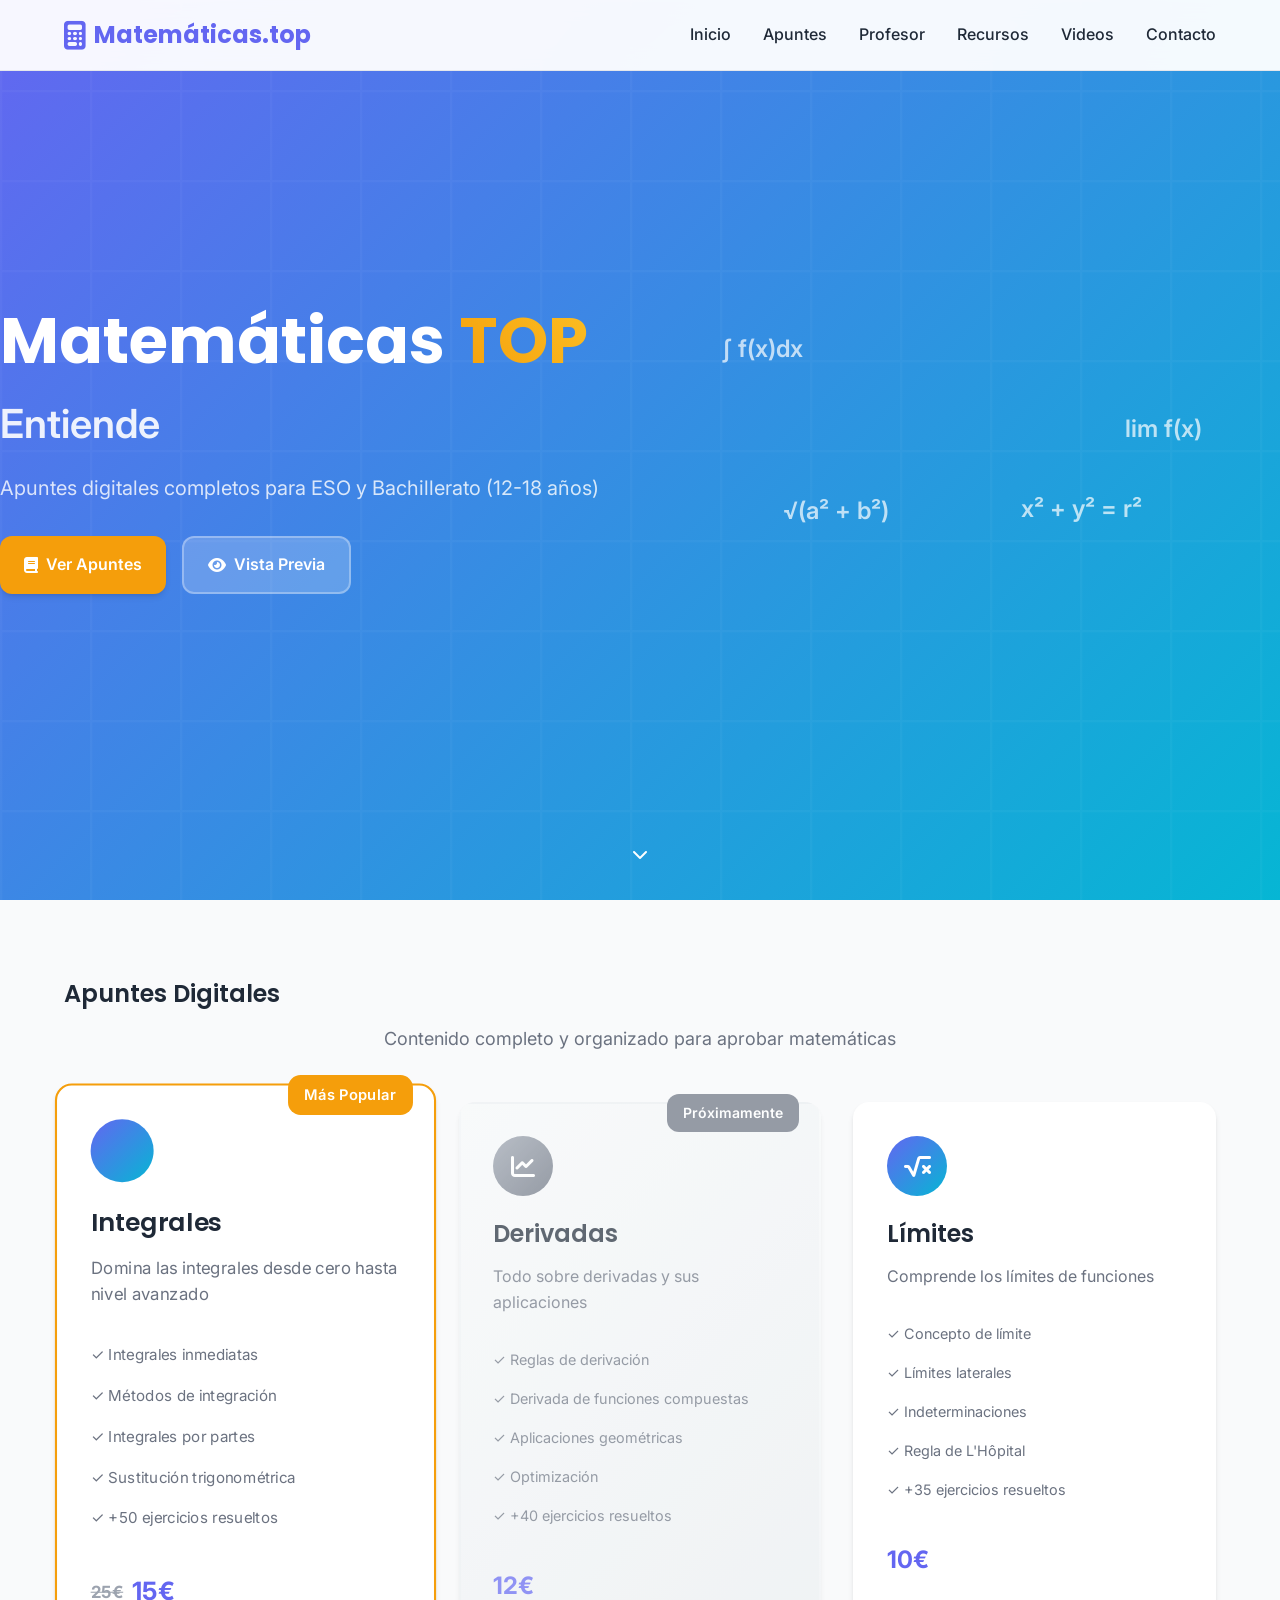
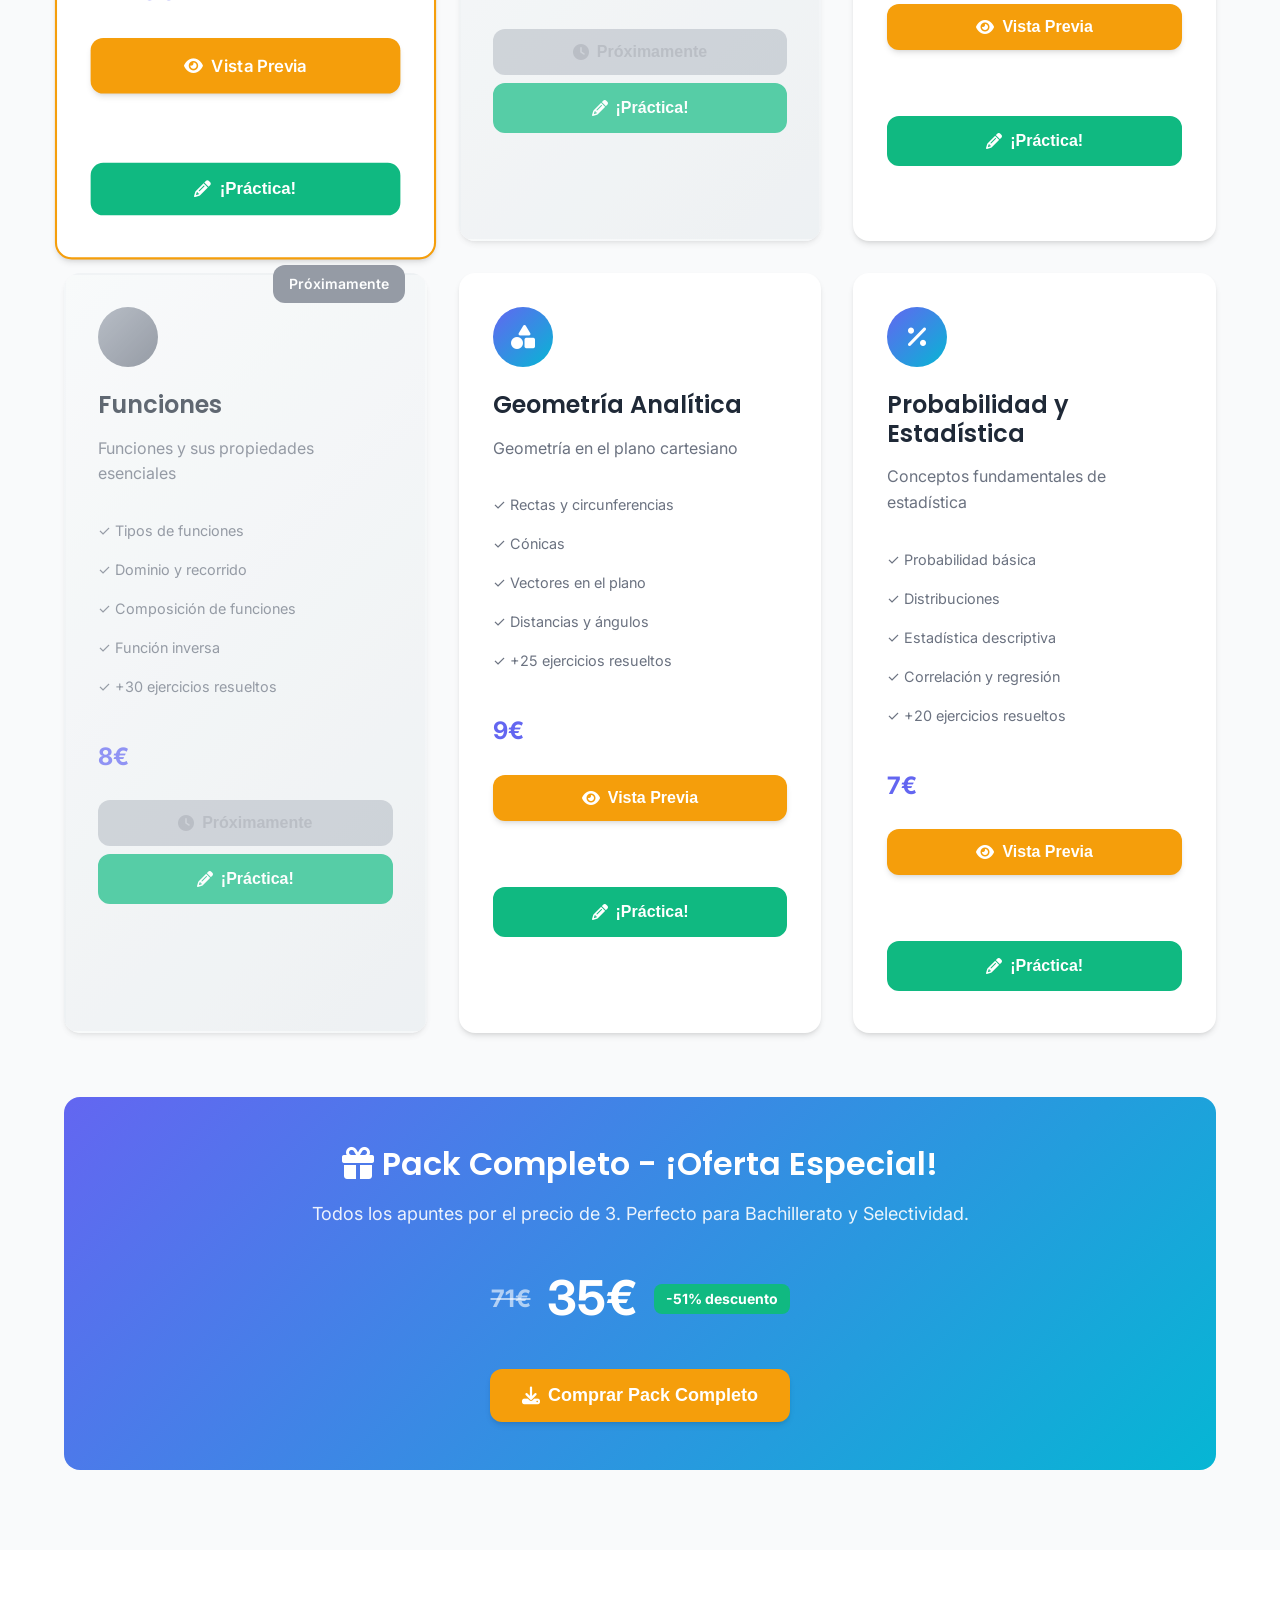
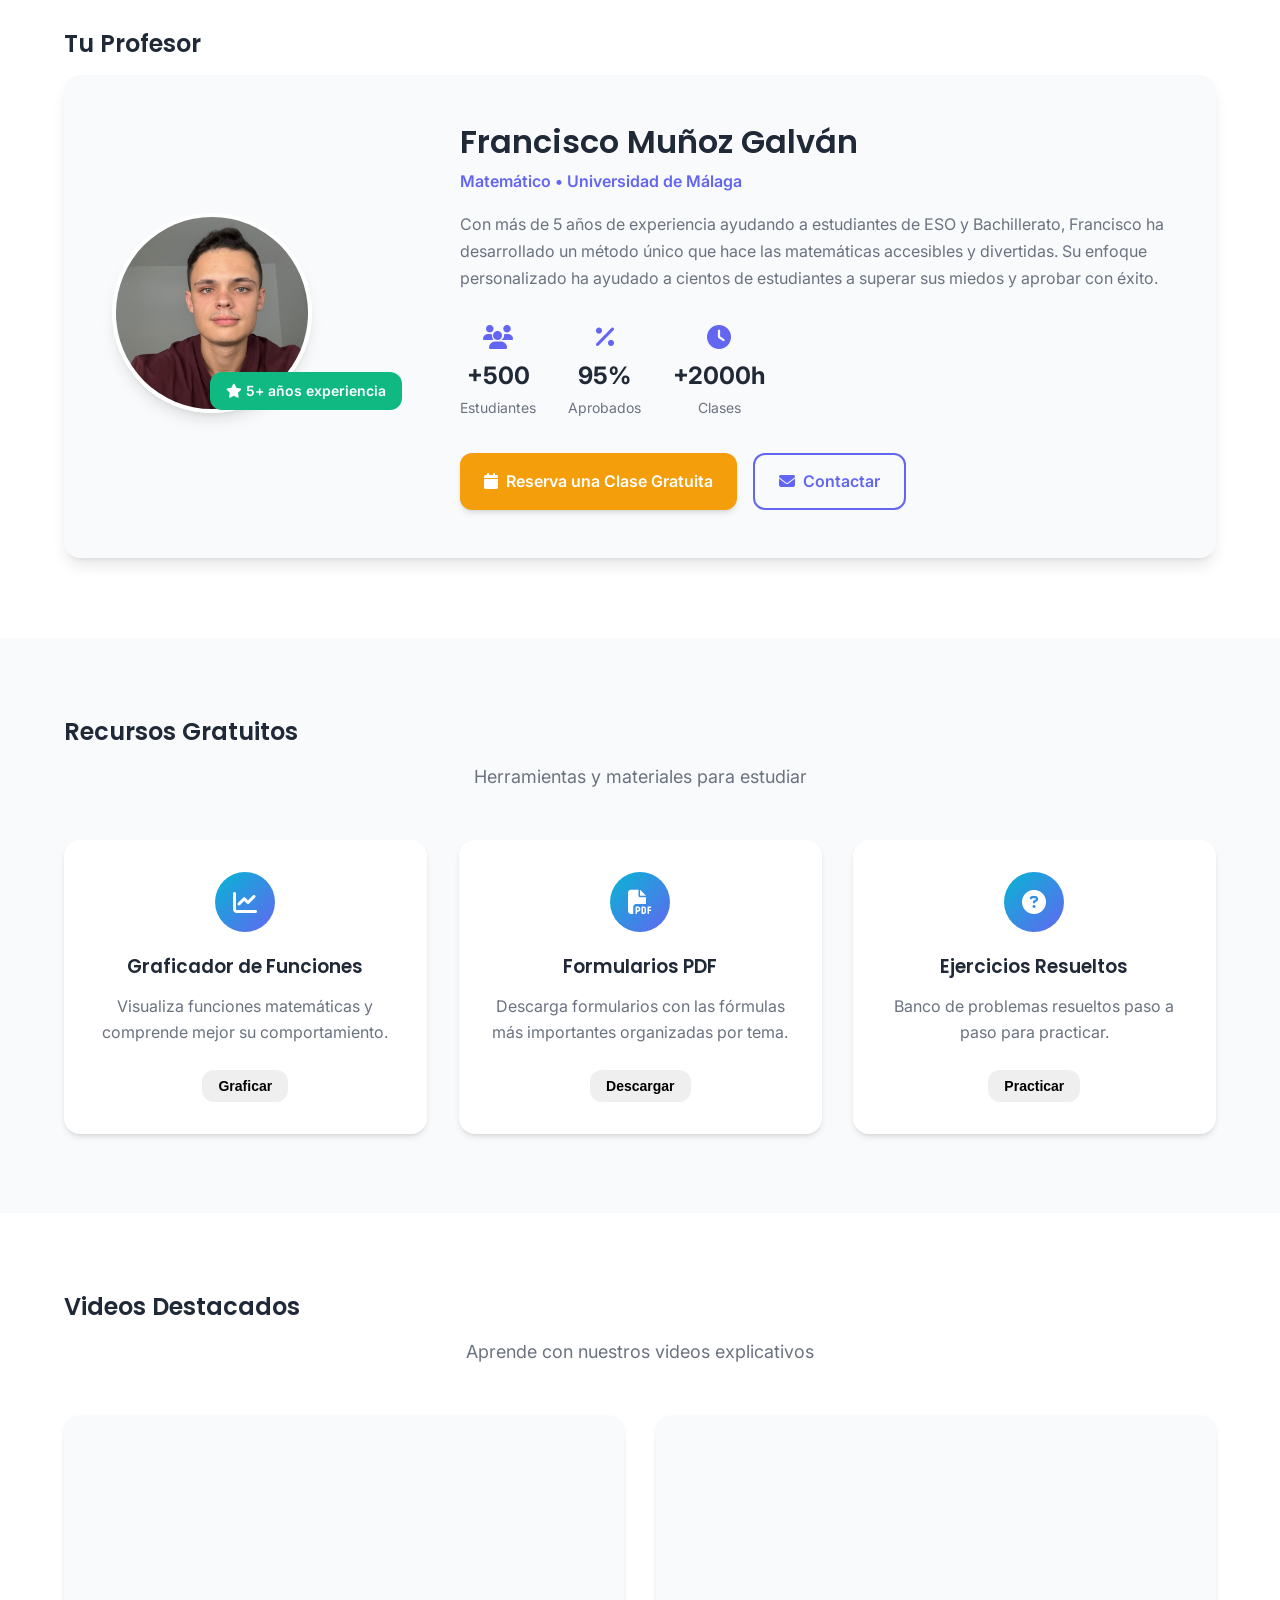
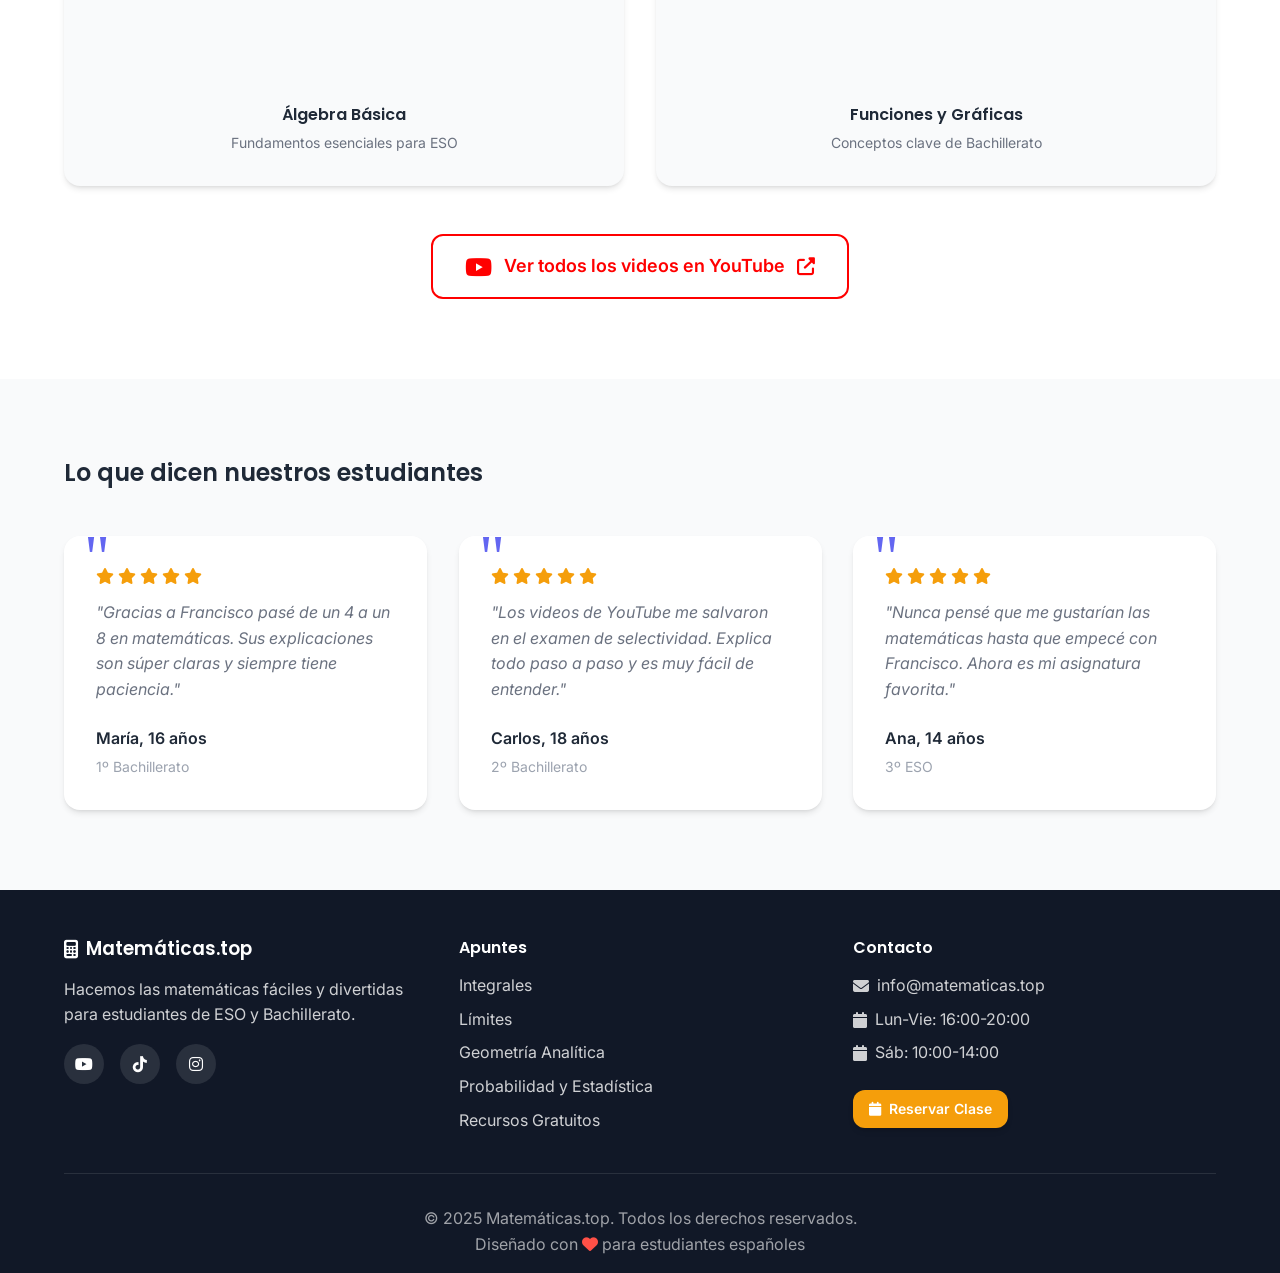
==== commit 57d28add: "finalizar questionario" ====
--- a/index.html
+++ b/index.html
@@ -341,18 +341,6 @@
                                         <!-- Las opciones se generarán dinámicamente -->
                                     </div>
                                 </div>
-                                
-                                <div class="quiz-actions">
-                                    <button id="prev-btn" class="btn btn-outline" onclick="previousQuestion()" disabled>
-                                        <i class="fas fa-arrow-left"></i> Anterior
-                                    </button>
-                                    <button id="next-btn" class="btn btn-primary" onclick="nextQuestion()" disabled>
-                                        Siguiente <i class="fas fa-arrow-right"></i>
-                                    </button>
-                                    <button id="finish-btn" class="btn btn-success" onclick="finishQuiz()" style="display: none;">
-                                        <i class="fas fa-check"></i> Finalizar
-                                    </button>
-                                </div>
                             </div>
                             
                             <!-- Resultados del quiz -->
--- a/css/styles.css
+++ b/css/styles.css
@@ -1460,6 +1460,11 @@
     margin-bottom: 2rem;
 }
 
+/* Quiz Question Transitions */
+#question-text {
+    transition: opacity 0.3s ease;
+}
+
 .question-section {
     margin-bottom: 2rem;
 }
@@ -1488,6 +1493,47 @@
     transition: all 0.3s ease;
     text-align: left;
     font-size: 1rem;
+    position: relative;
+    overflow: hidden;
+}
+
+.option-btn:disabled {
+    opacity: 0.7;
+    cursor: not-allowed;
+}
+
+.option-btn.selected {
+    background: var(--primary-color);
+    color: white;
+    transform: scale(1.02);
+}
+
+.option-btn.selected::after {
+    content: '';
+    position: absolute;
+    top: 0;
+    left: 0;
+    right: 0;
+    bottom: 0;
+    background: linear-gradient(90deg, transparent, rgba(255,255,255,0.3), transparent);
+    animation: shimmer 0.6s ease-out;
+}
+
+@keyframes shimmer {
+    0% { transform: translateX(-100%); }
+    100% { transform: translateX(100%); }
+}
+
+.option-btn:hover {
+    transform: translateY(-2px);
+    box-shadow: 0 8px 25px rgba(0, 0, 0, 0.15);
+    animation: pulse 2s infinite;
+}
+
+@keyframes pulse {
+    0% { box-shadow: 0 8px 25px rgba(0, 0, 0, 0.15); }
+    50% { box-shadow: 0 8px 35px rgba(255, 107, 107, 0.2); }
+    100% { box-shadow: 0 8px 25px rgba(0, 0, 0, 0.15); }
 }
 
 .option-btn:hover {
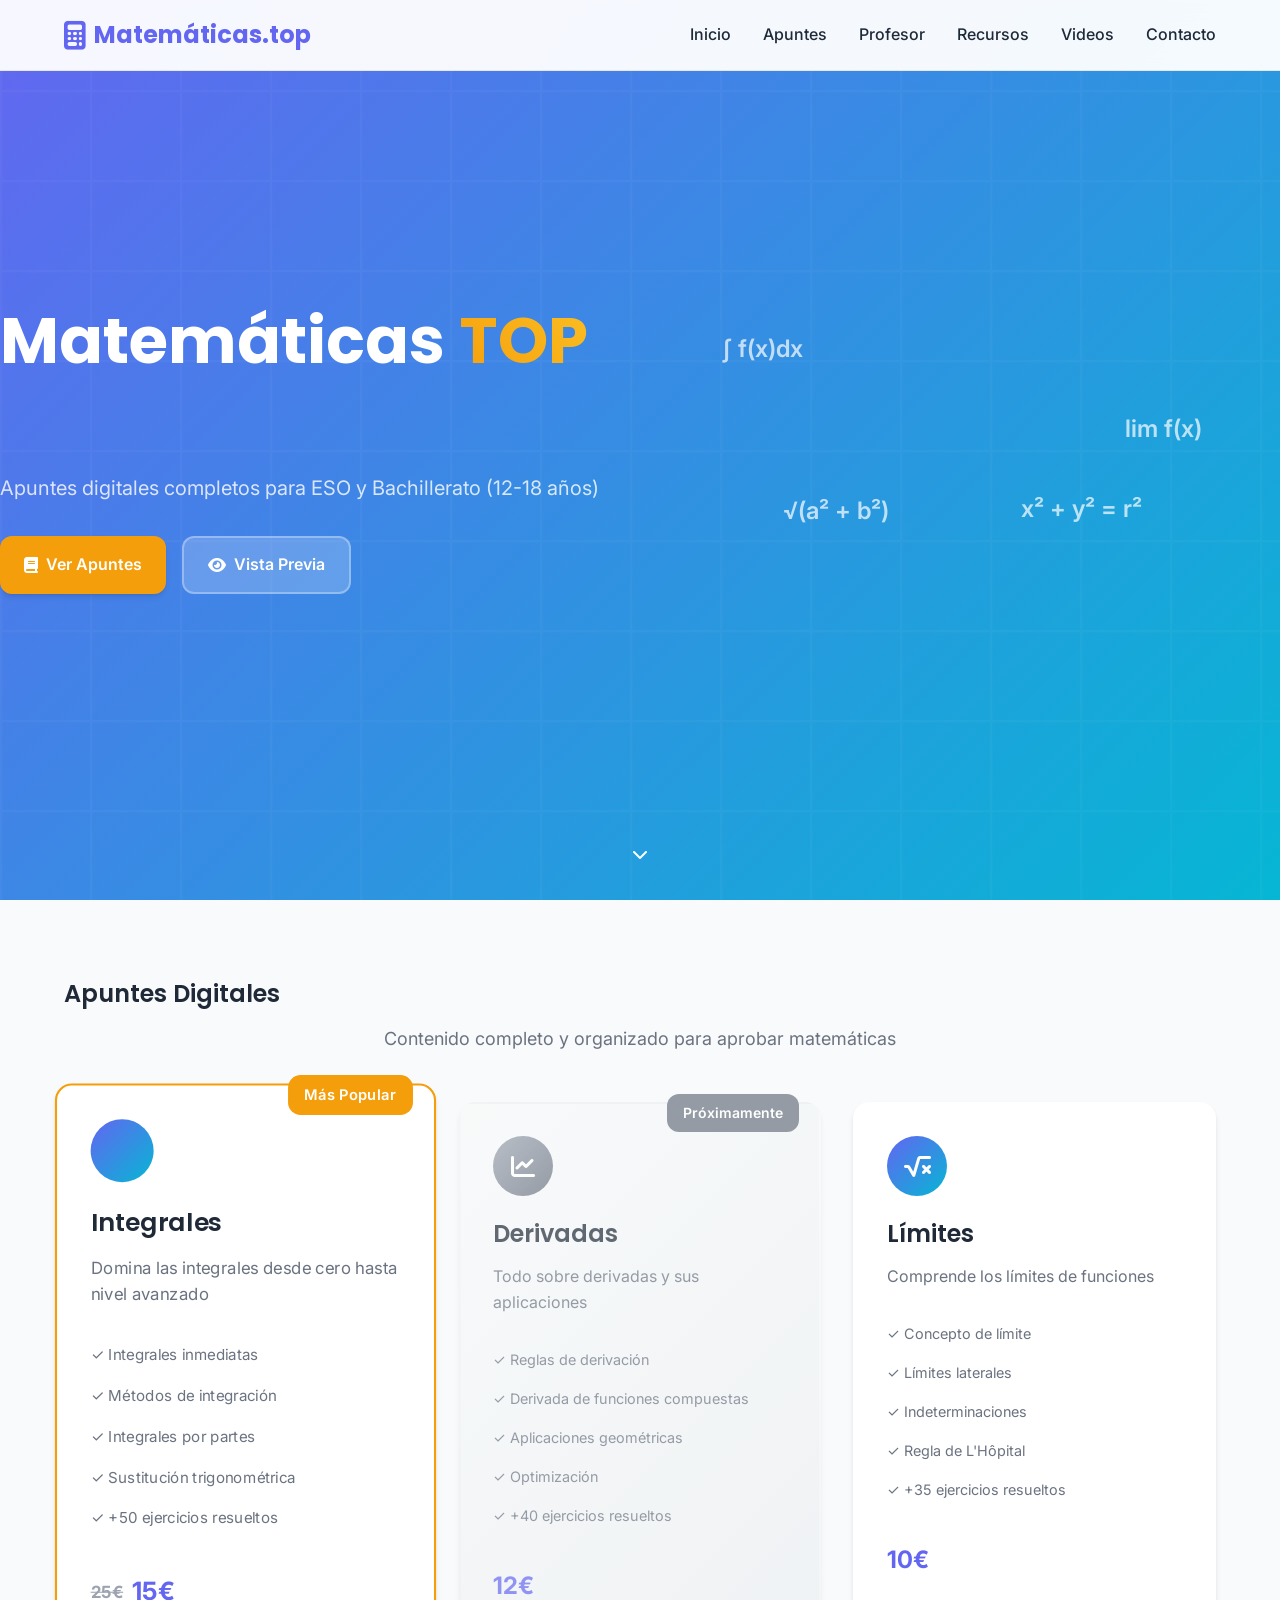
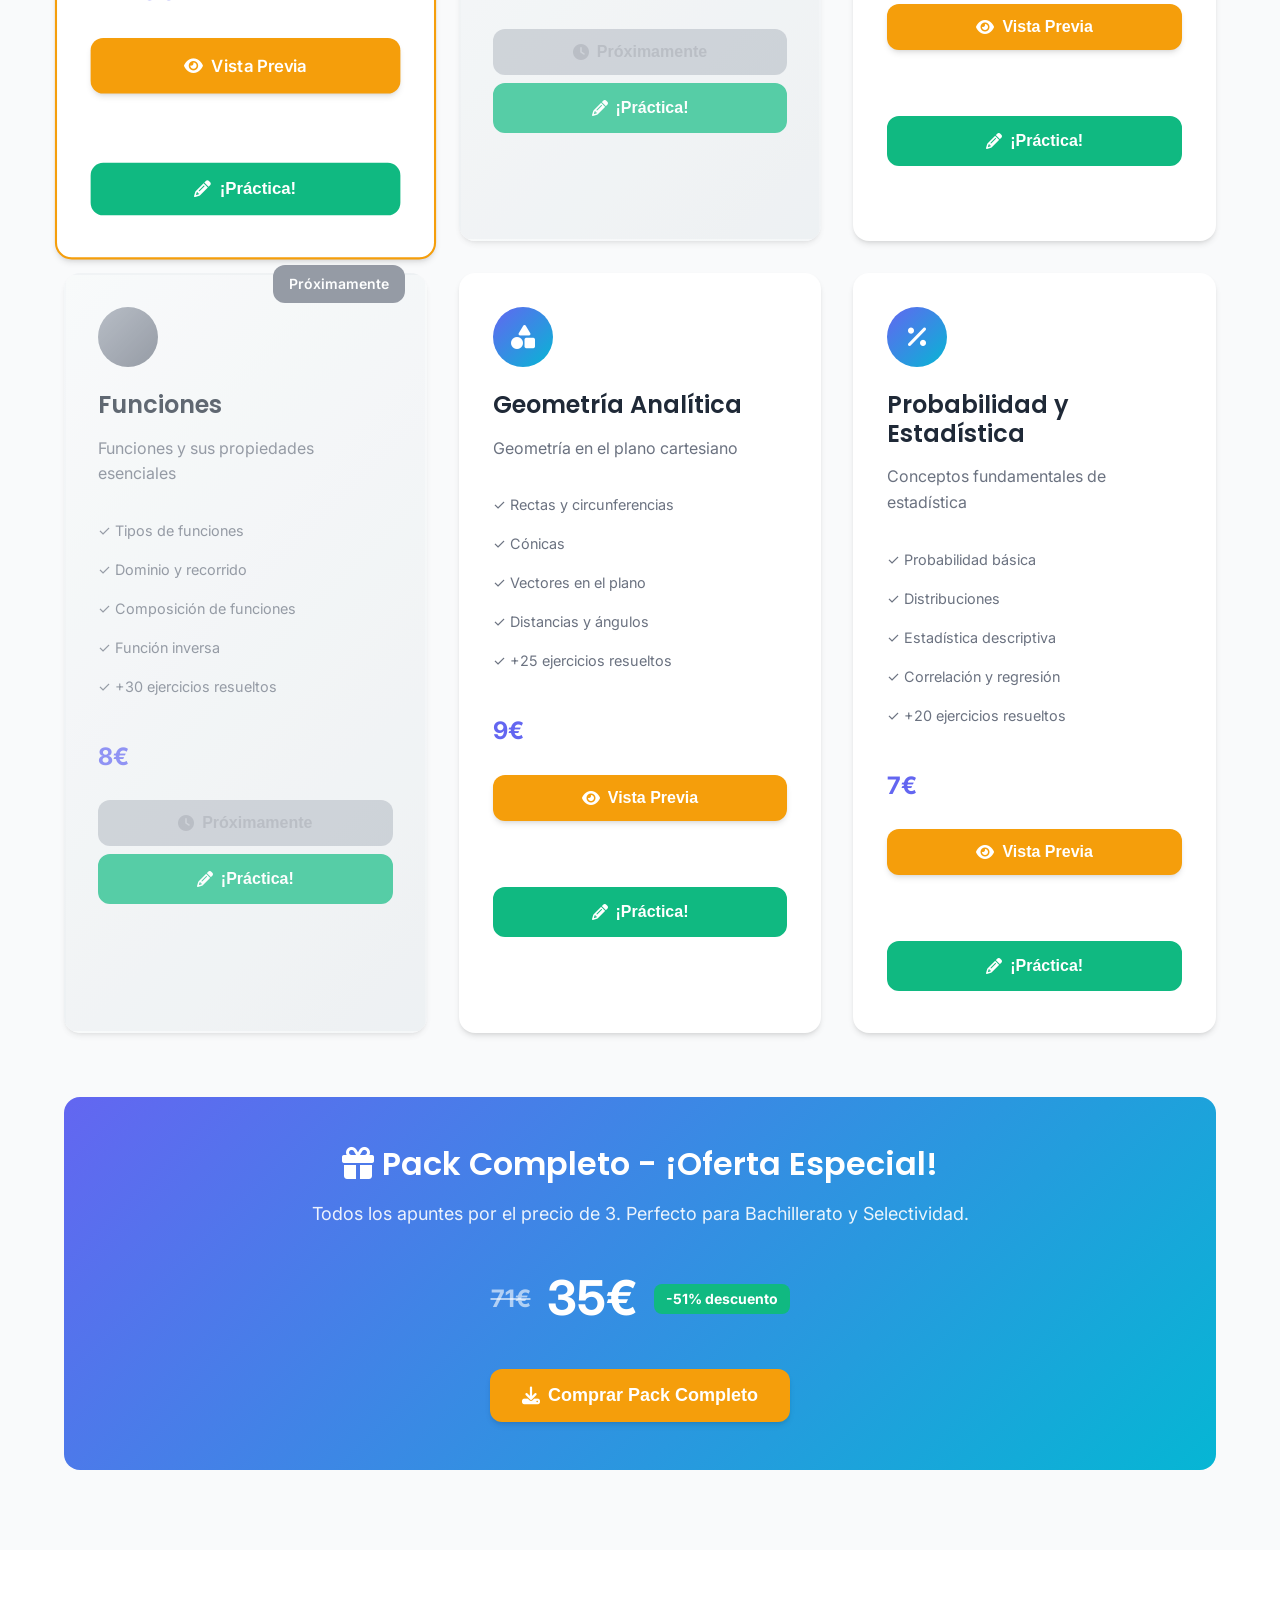
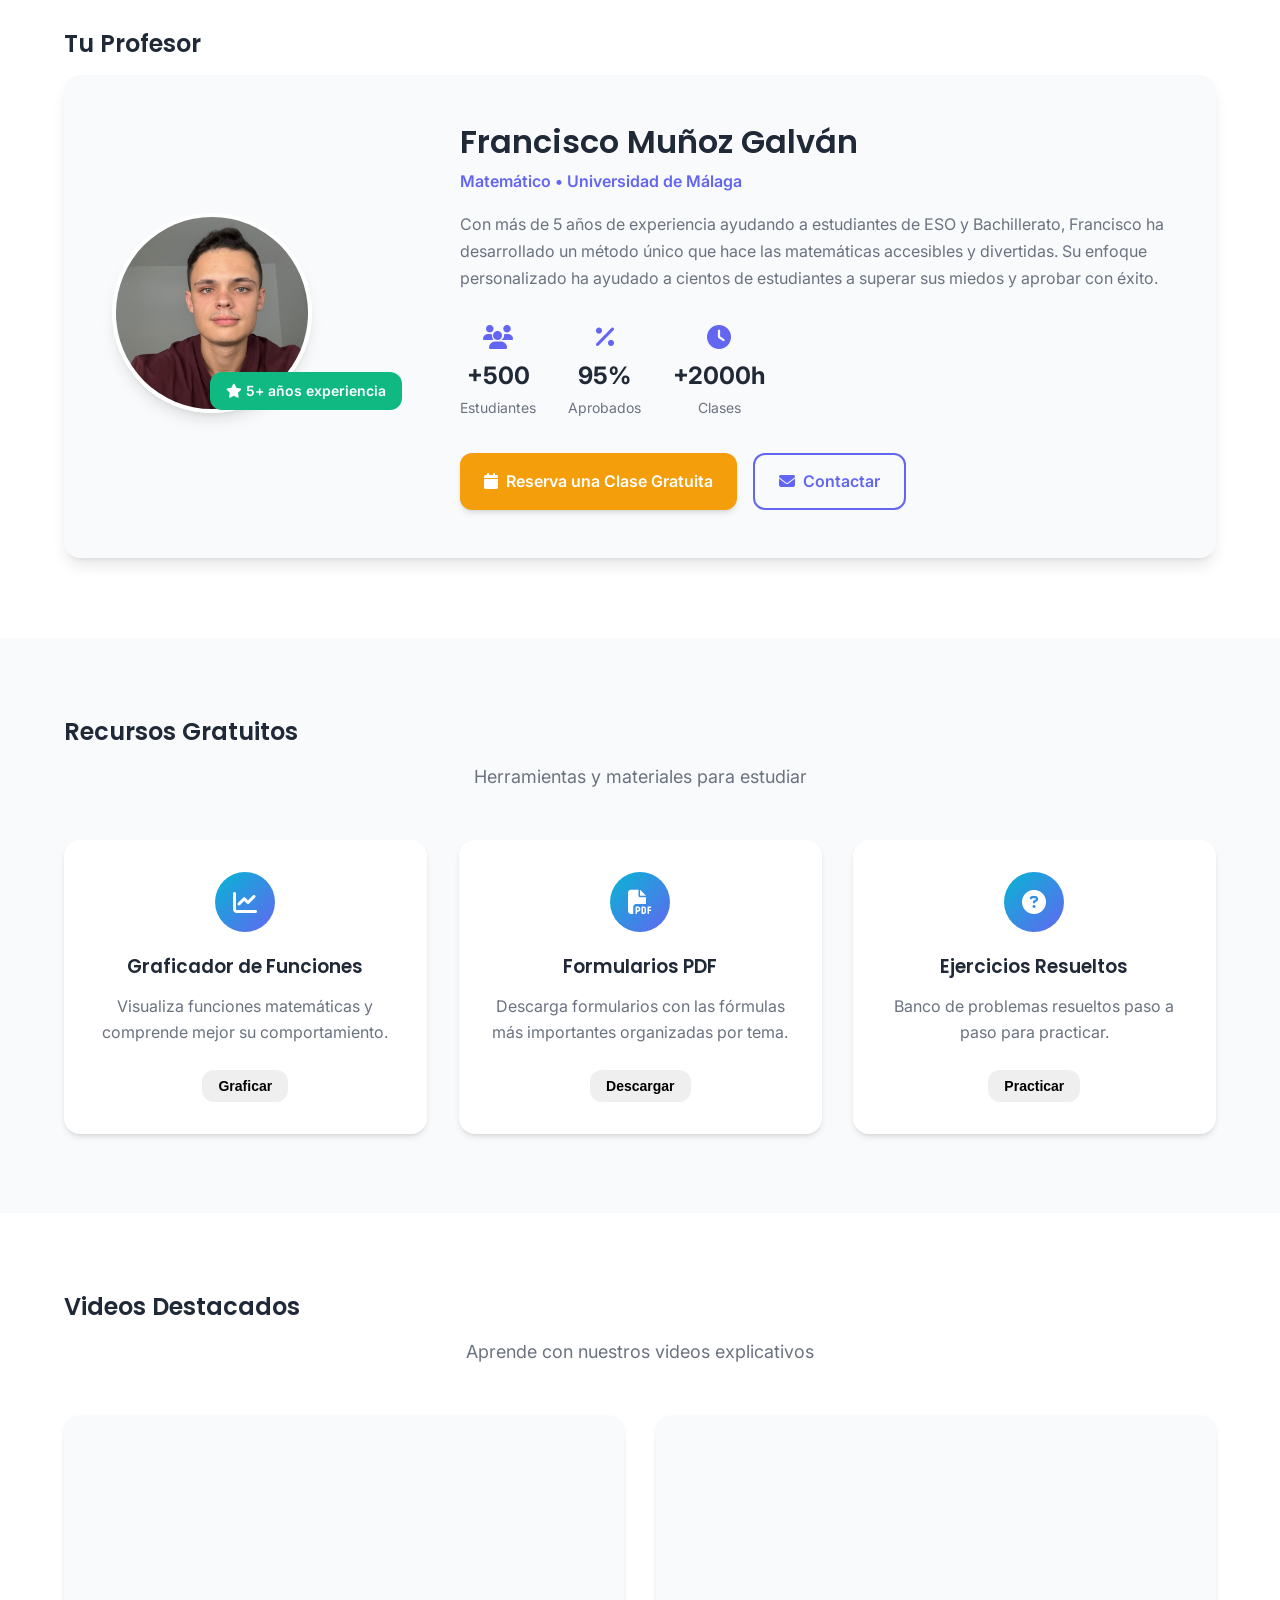
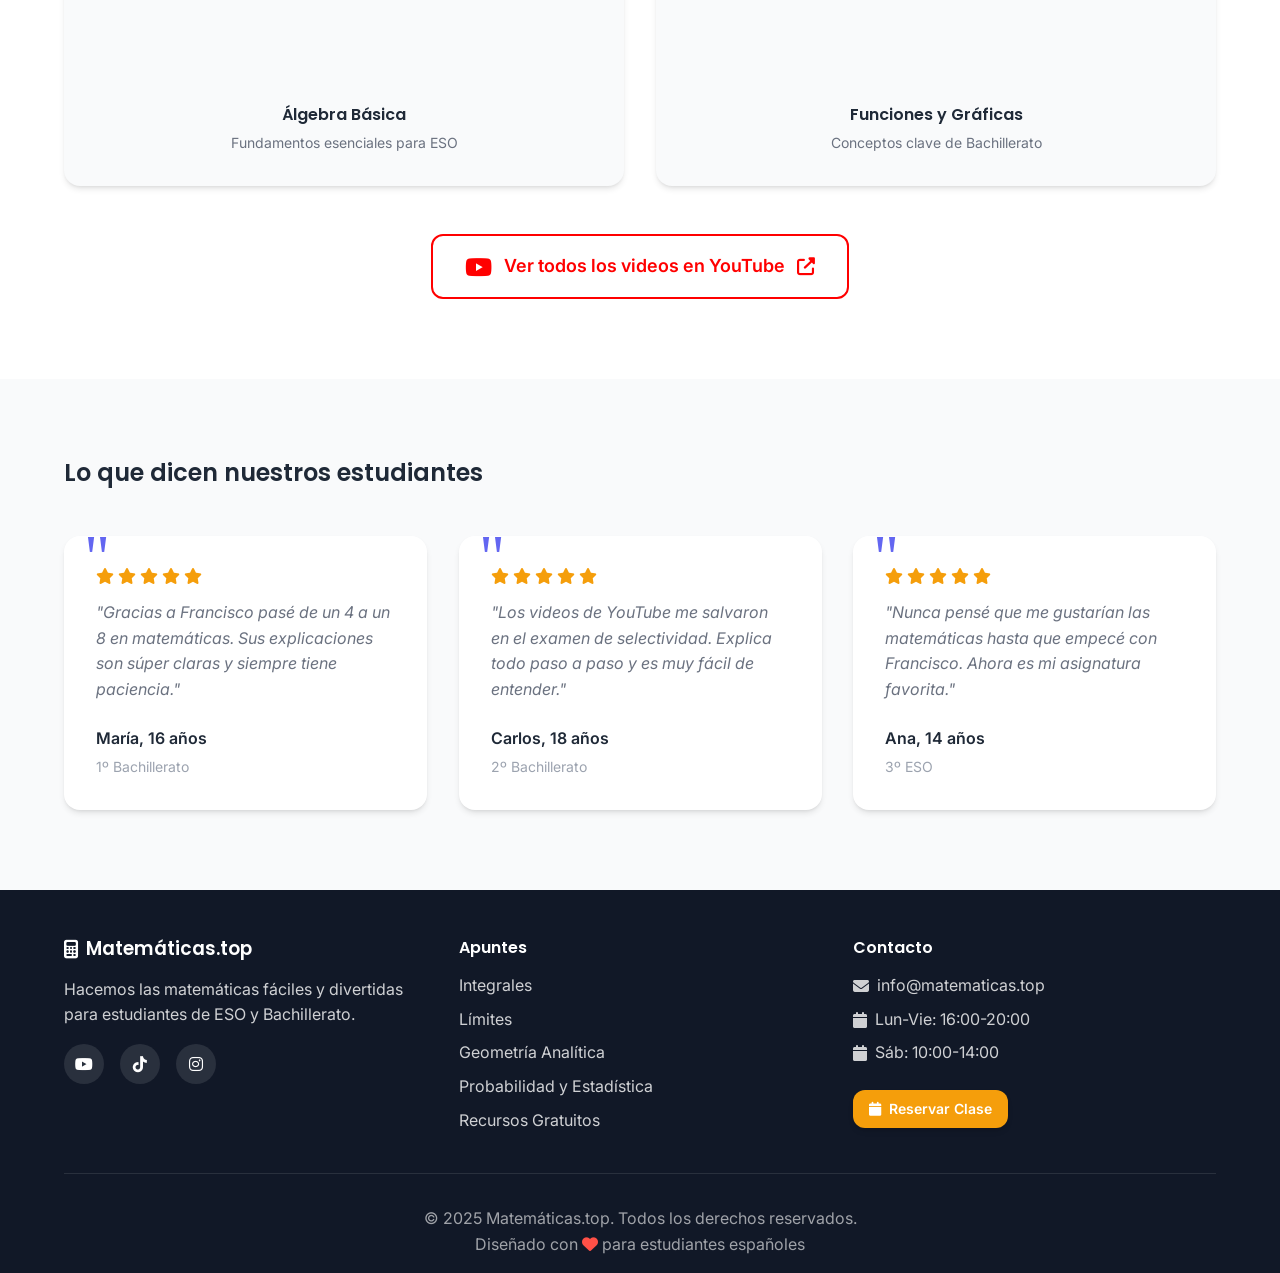
==== commit 23b22214: "questionario bug resolved" ====
--- a/index.html
+++ b/index.html
@@ -345,31 +345,19 @@
                             
                             <!-- Resultados del quiz -->
                             <div id="quiz-results" class="quiz-results" style="display: none;">
-                                <div class="results-header">
-                                    <i class="fas fa-trophy results-icon"></i>
-                                    <h3>¡Quiz Completado!</h3>
+                                <div class="results-header" style="text-align: center; margin-bottom: 1rem;">
+                                    <i class="fas fa-trophy" style="font-size: 2rem; color: #f0c419;"></i>
+                                    <h3 style="margin: 0.5rem 0;">¡Quiz Completado!</h3>
                                 </div>
-                                <div class="score-display">
-                                    <div class="score-circle">
-                                        <span id="score-percentage">0%</span>
-                                    </div>
-                                    <div class="grade-display">
-                                        <div class="grade-badge" id="grade-badge">
-                                            <span id="grade-letter">-</span>
-                                        </div>
-                                        <p class="grade-description" id="grade-description">Tu calificación</p>
-                                        <p class="numeric-grade" id="numeric-grade">0.0/10</p>
-                                    </div>
-                                    <p id="score-text">Has respondido correctamente <span id="correct-answers">0</span> de <span id="total-questions">5</span> preguntas</p>
+                                <div class="results-body" style="text-align: center;">
+                                    <p id="score-percentage" style="font-size: 2.5rem; font-weight: bold; color: #4caf50; margin: 0.2rem 0;">0%</p>
+                                    <p style="margin: 0.5rem 0;">Respuestas correctas: <strong><span id="correct-answers">0</span></strong> / <strong><span id="total-questions">5</span></strong></p>
                                 </div>
-                                <div class="results-message" id="results-message">
-                                    <!-- Mensaje personalizado según el resultado -->
-                                </div>
-                                <div class="results-actions">
-                                    <button class="btn btn-primary" onclick="restartQuiz()">
-                                        <i class="fas fa-redo"></i> Repetir Quiz
+                                <div class="results-actions" style="display: flex; justify-content: center; gap: 1rem; margin-top: 1rem;">
+                                    <button class="btn btn-primary" onclick="restartQuiz()" style="padding: 0.5rem 1rem;">
+                                        <i class="fas fa-redo"></i> Repetir
                                     </button>
-                                    <button class="btn btn-secondary" onclick="closeQuiz()">
+                                    <button class="btn btn-secondary" onclick="closeQuiz()" style="padding: 0.5rem 1rem;">
                                         <i class="fas fa-times"></i> Cerrar
                                     </button>
                                 </div>
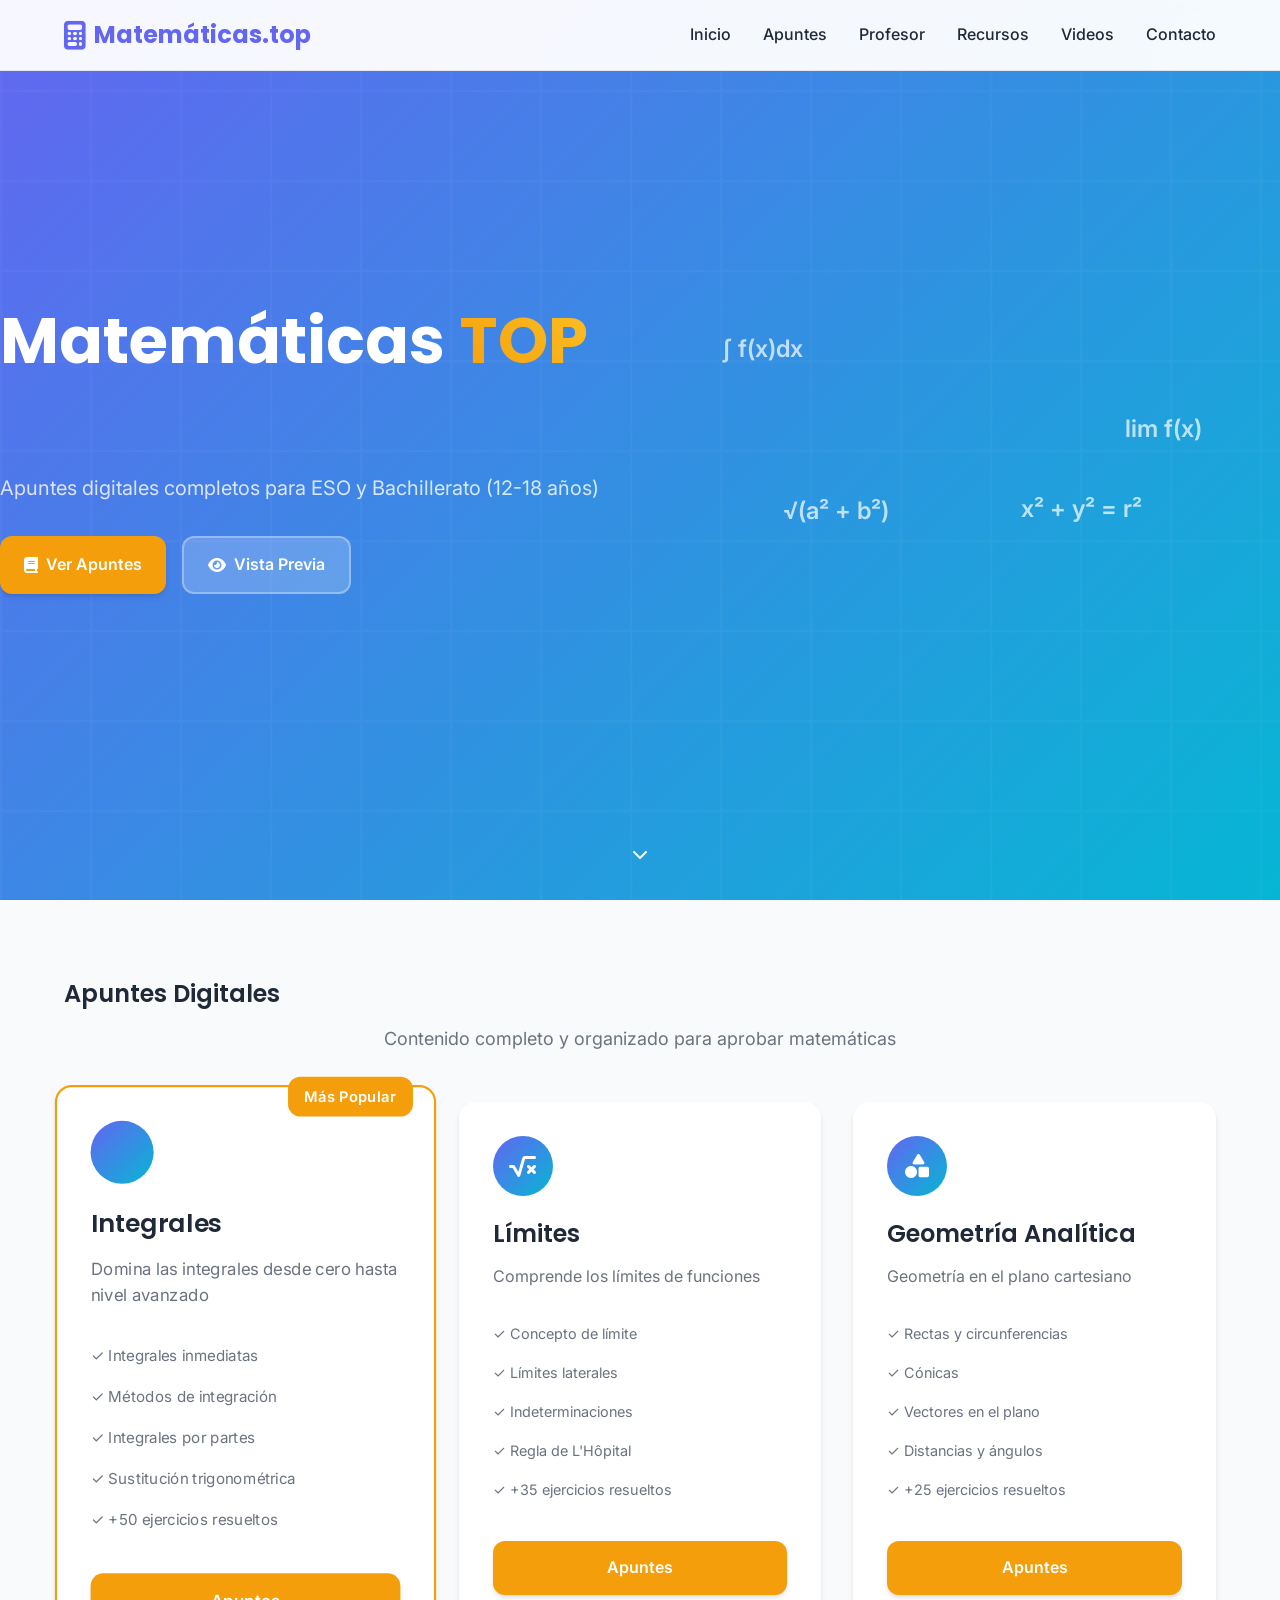
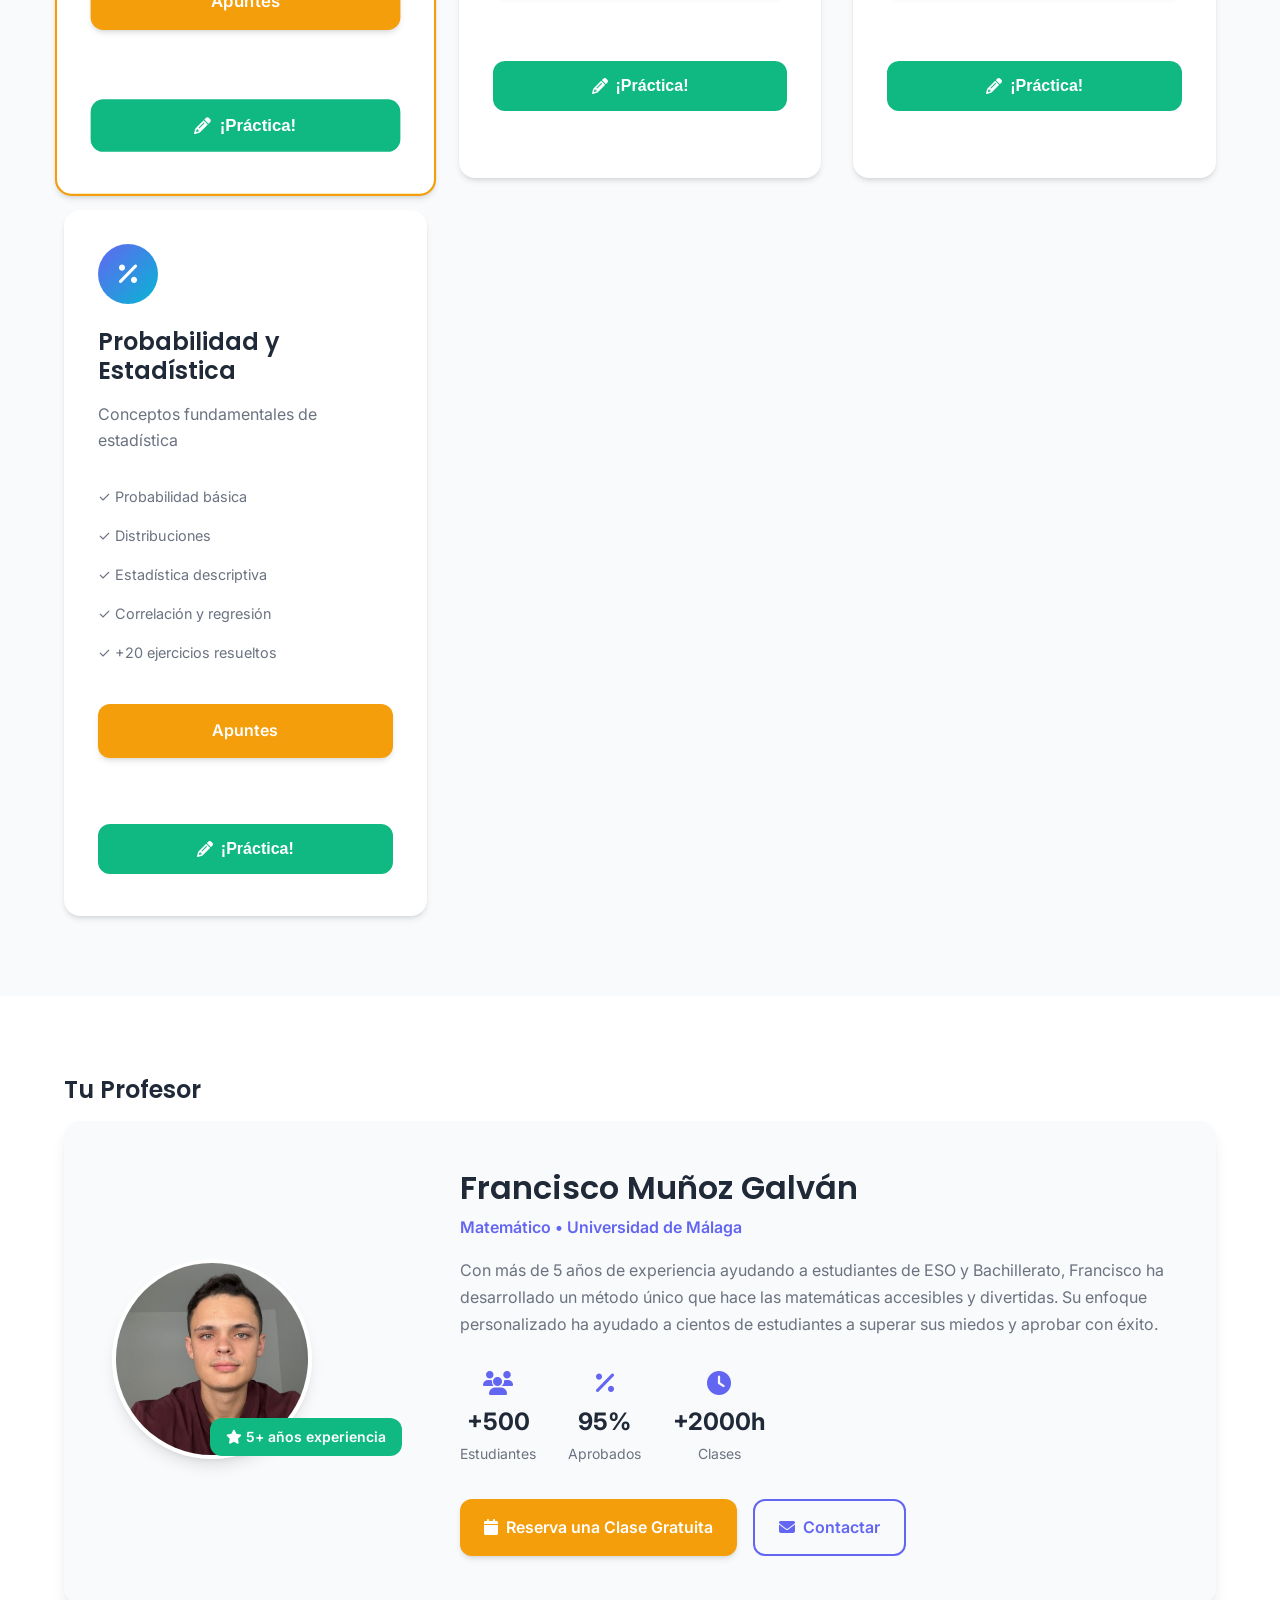
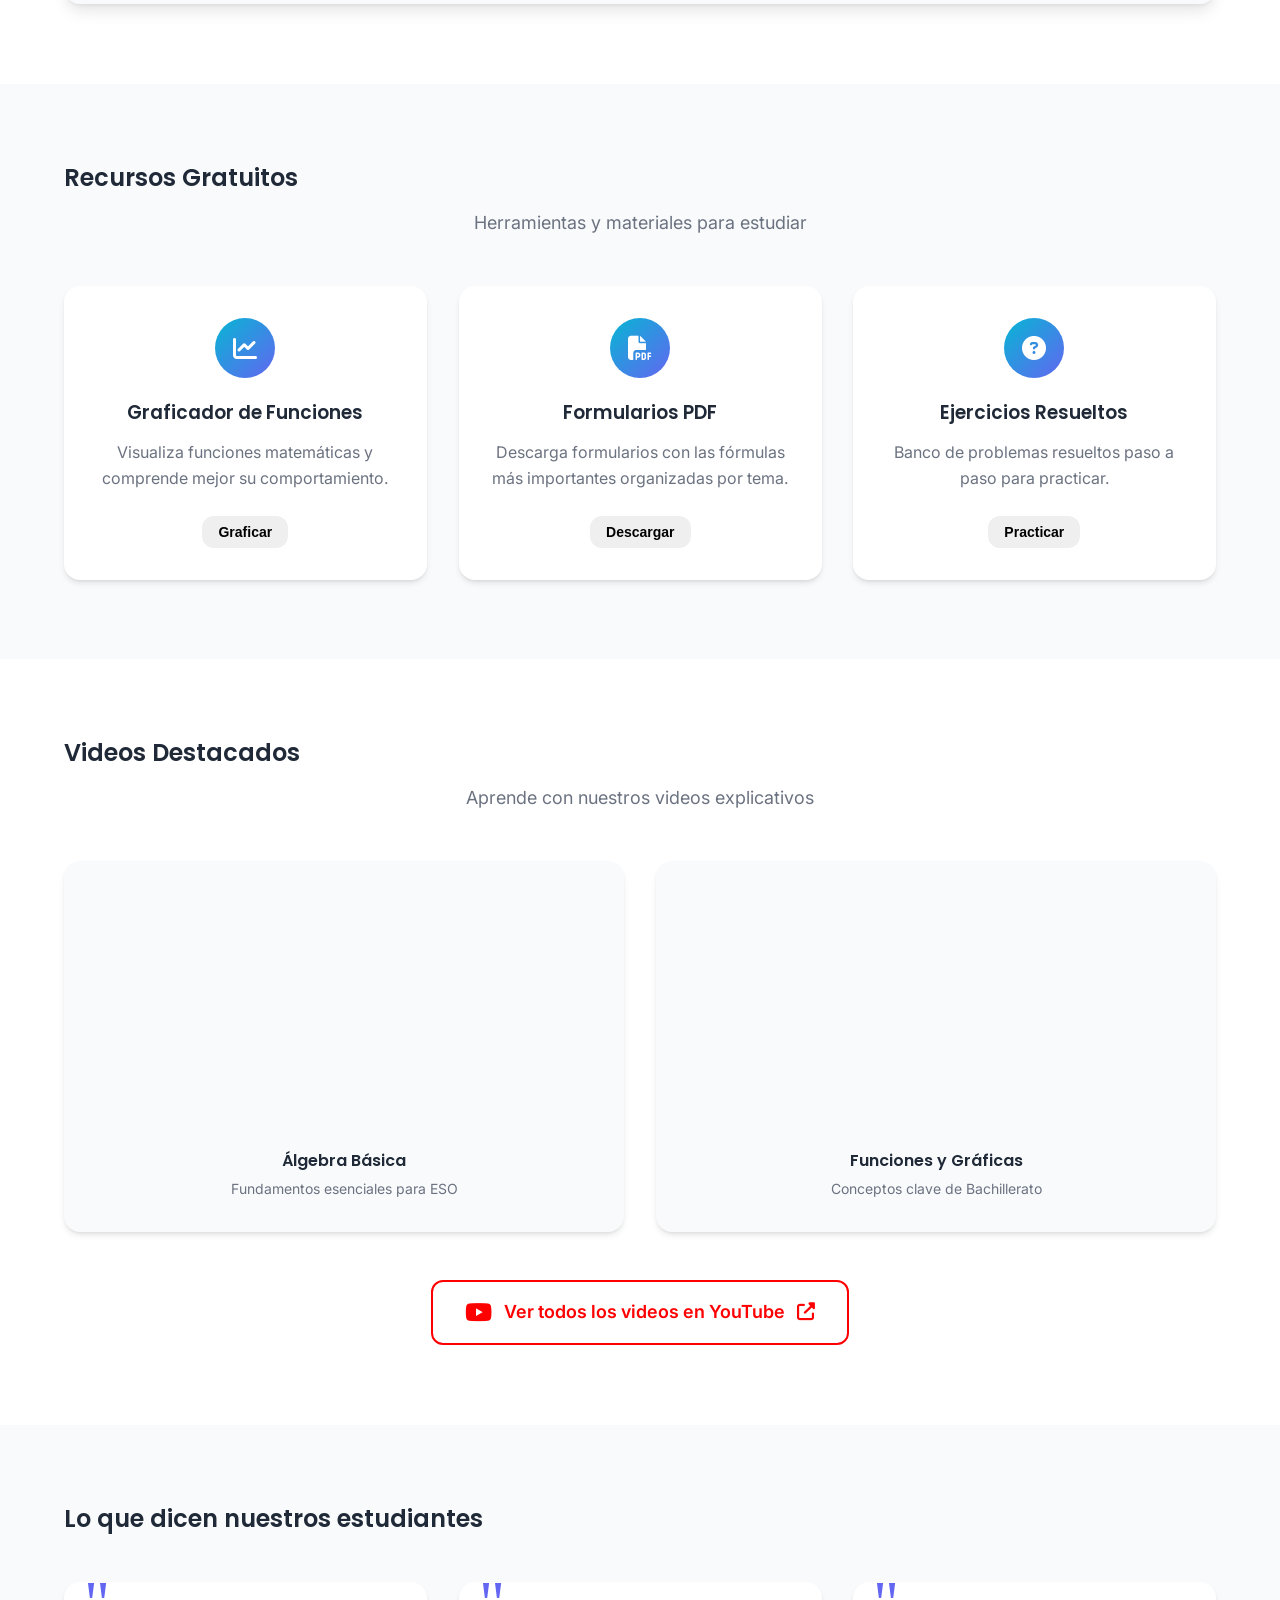
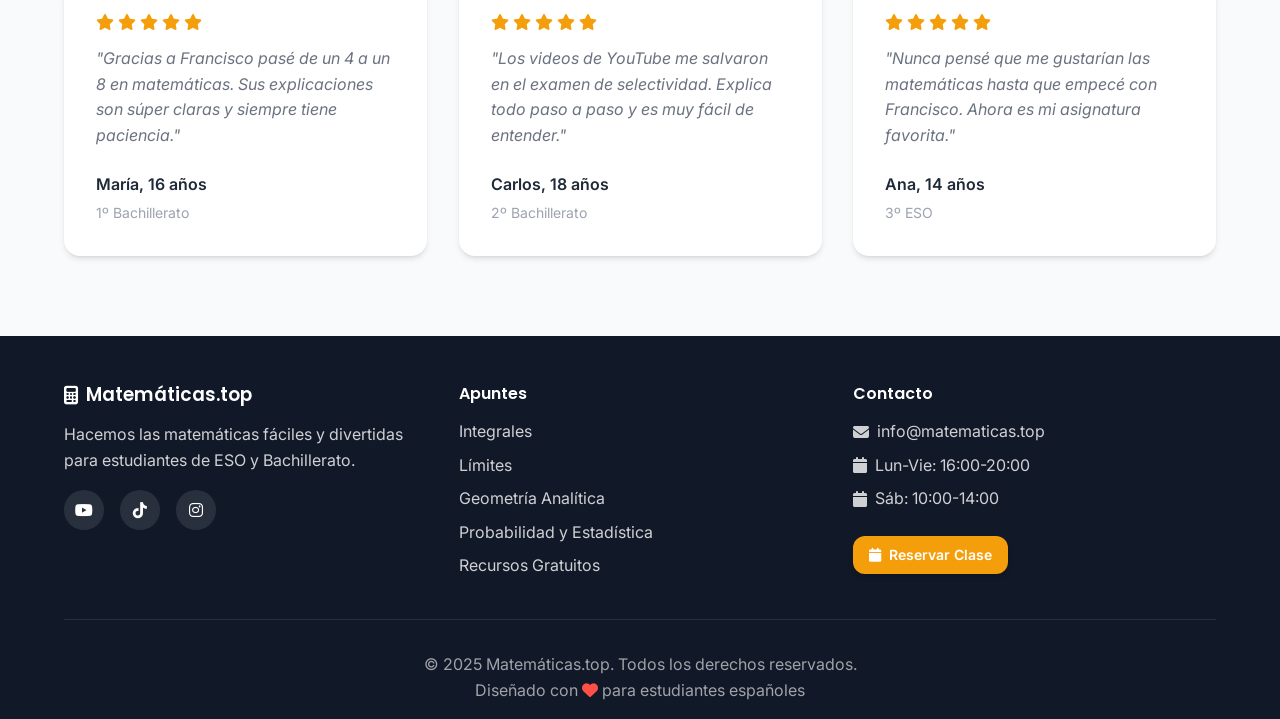
==== commit 0c275fb4: "apuntes" ====
--- a/index.html
+++ b/index.html
@@ -70,6 +70,16 @@
       ]
     }
     </script>
+
+    <!-- Google tag (gtag.js) -->
+    <script async src="https://www.googletagmanager.com/gtag/js?id=G-TMH2SYVGEL"></script>
+    <script>
+      window.dataLayer = window.dataLayer || [];
+      function gtag(){dataLayer.push(arguments);}
+      gtag('js', new Date());
+
+      gtag('config', 'G-TMH2SYVGEL');
+    </script>
 </head>
 <body>
     <!-- Loading Spinner -->
@@ -156,42 +166,13 @@
                             <li>✓ Sustitución trigonométrica</li>
                             <li>✓ +50 ejercicios resueltos</li>
                         </ul>
-                        <div class="note-price">
-                            <span class="price-original">25€</span>
-                            <span class="price-current">15€</span>
-                        </div>
-                        <a href="https://matematicastop.notion.site/Integrales-1ce640f00b90805bb107d178b8cd7286" class="btn btn-primary" target="_blank">
-                            <i class="fas fa-eye"></i> Vista Previa
+                        <a href="notes/integrales.html" class="btn btn-primary">
+                            Apuntes
                         </a>
                         <button class="btn btn-secondary" onclick="buyNotes('integrales')">
                             <i class="fas fa-shopping-cart"></i> Comprar Ahora
                         </button>
                         <button class="btn btn-practice" onclick="startQuiz('integrales')">
-                            <i class="fas fa-pencil-alt"></i> ¡Práctica!
-                        </button>
-                    </div>
-                    
-                    <div class="note-card coming-soon">
-                        <div class="coming-soon-badge">Próximamente</div>
-                        <div class="note-icon">
-                            <i class="fas fa-chart-line"></i>
-                        </div>
-                        <h3>Derivadas</h3>
-                        <p class="note-description">Todo sobre derivadas y sus aplicaciones</p>
-                        <ul class="note-features">
-                            <li>✓ Reglas de derivación</li>
-                            <li>✓ Derivada de funciones compuestas</li>
-                            <li>✓ Aplicaciones geométricas</li>
-                            <li>✓ Optimización</li>
-                            <li>✓ +40 ejercicios resueltos</li>
-                        </ul>
-                        <div class="note-price">
-                            <span class="price-current">12€</span>
-                        </div>
-                        <button class="btn btn-disabled" disabled>
-                            <i class="fas fa-clock"></i> Próximamente
-                        </button>
-                        <button class="btn btn-practice" onclick="startQuiz('derivadas')">
                             <i class="fas fa-pencil-alt"></i> ¡Práctica!
                         </button>
                     </div>
@@ -209,41 +190,13 @@
                             <li>✓ Regla de L'Hôpital</li>
                             <li>✓ +35 ejercicios resueltos</li>
                         </ul>
-                        <div class="note-price">
-                            <span class="price-current">10€</span>
-                        </div>
-                        <button class="btn btn-primary" onclick="previewNotes('limites')">
-                            <i class="fas fa-eye"></i> Vista Previa
-                        </button>
+                        <a href="notes/limites.html" class="btn btn-primary">
+                            Apuntes
+                        </a>
                         <button class="btn btn-secondary" onclick="buyNotes('limites')">
                             <i class="fas fa-shopping-cart"></i> Comprar
                         </button>
                         <button class="btn btn-practice" onclick="startQuiz('limites')">
-                            <i class="fas fa-pencil-alt"></i> ¡Práctica!
-                        </button>
-                    </div>
-                    
-                    <div class="note-card coming-soon">
-                        <div class="coming-soon-badge">Próximamente</div>
-                        <div class="note-icon">
-                            <i class="fas fa-functions"></i>
-                        </div>
-                        <h3>Funciones</h3>
-                        <p class="note-description">Funciones y sus propiedades esenciales</p>
-                        <ul class="note-features">
-                            <li>✓ Tipos de funciones</li>
-                            <li>✓ Dominio y recorrido</li>
-                            <li>✓ Composición de funciones</li>
-                            <li>✓ Función inversa</li>
-                            <li>✓ +30 ejercicios resueltos</li>
-                        </ul>
-                        <div class="note-price">
-                            <span class="price-current">8€</span>
-                        </div>
-                        <button class="btn btn-disabled" disabled>
-                            <i class="fas fa-clock"></i> Próximamente
-                        </button>
-                        <button class="btn btn-practice" onclick="startQuiz('funciones')">
                             <i class="fas fa-pencil-alt"></i> ¡Práctica!
                         </button>
                     </div>
@@ -261,12 +214,9 @@
                             <li>✓ Distancias y ángulos</li>
                             <li>✓ +25 ejercicios resueltos</li>
                         </ul>
-                        <div class="note-price">
-                            <span class="price-current">9€</span>
-                        </div>
-                        <button class="btn btn-primary" onclick="previewNotes('geometria')">
-                            <i class="fas fa-eye"></i> Vista Previa
-                        </button>
+                        <a href="notes/geometria.html" class="btn btn-primary">
+                            Apuntes
+                        </a>
                         <button class="btn btn-secondary" onclick="buyNotes('geometria')">
                             <i class="fas fa-shopping-cart"></i> Comprar
                         </button>
@@ -288,12 +238,9 @@
                             <li>✓ Correlación y regresión</li>
                             <li>✓ +20 ejercicios resueltos</li>
                         </ul>
-                        <div class="note-price">
-                            <span class="price-current">7€</span>
-                        </div>
-                        <button class="btn btn-primary" onclick="previewNotes('estadistica')">
-                            <i class="fas fa-eye"></i> Vista Previa
-                        </button>
+                        <a href="notes/estadistica.html" class="btn btn-primary">
+                            Apuntes
+                        </a>
                         <button class="btn btn-secondary" onclick="buyNotes('estadistica')">
                             <i class="fas fa-shopping-cart"></i> Comprar
                         </button>
@@ -303,22 +250,6 @@
                     </div>
                 </div>
                 
-                <!-- Pack completo -->
-                <div class="complete-pack">
-                    <div class="pack-content">
-                        <h3><i class="fas fa-gift"></i> Pack Completo - ¡Oferta Especial!</h3>
-                        <p>Todos los apuntes por el precio de 3. Perfecto para Bachillerato y Selectividad.</p>
-                        <div class="pack-price">
-                            <span class="price-original">71€</span>
-                            <span class="price-current">35€</span>
-                            <span class="discount">-51% descuento</span>
-                        </div>
-                        <button class="btn btn-primary btn-large" onclick="buyNotes('pack-completo')">
-                            <i class="fas fa-download"></i> Comprar Pack Completo
-                        </button>
-                    </div>
-                </div>
-
                 <!-- Quiz Modal -->
                 <div id="quiz-modal" class="modal">
                     <div class="modal-content quiz-modal-content">
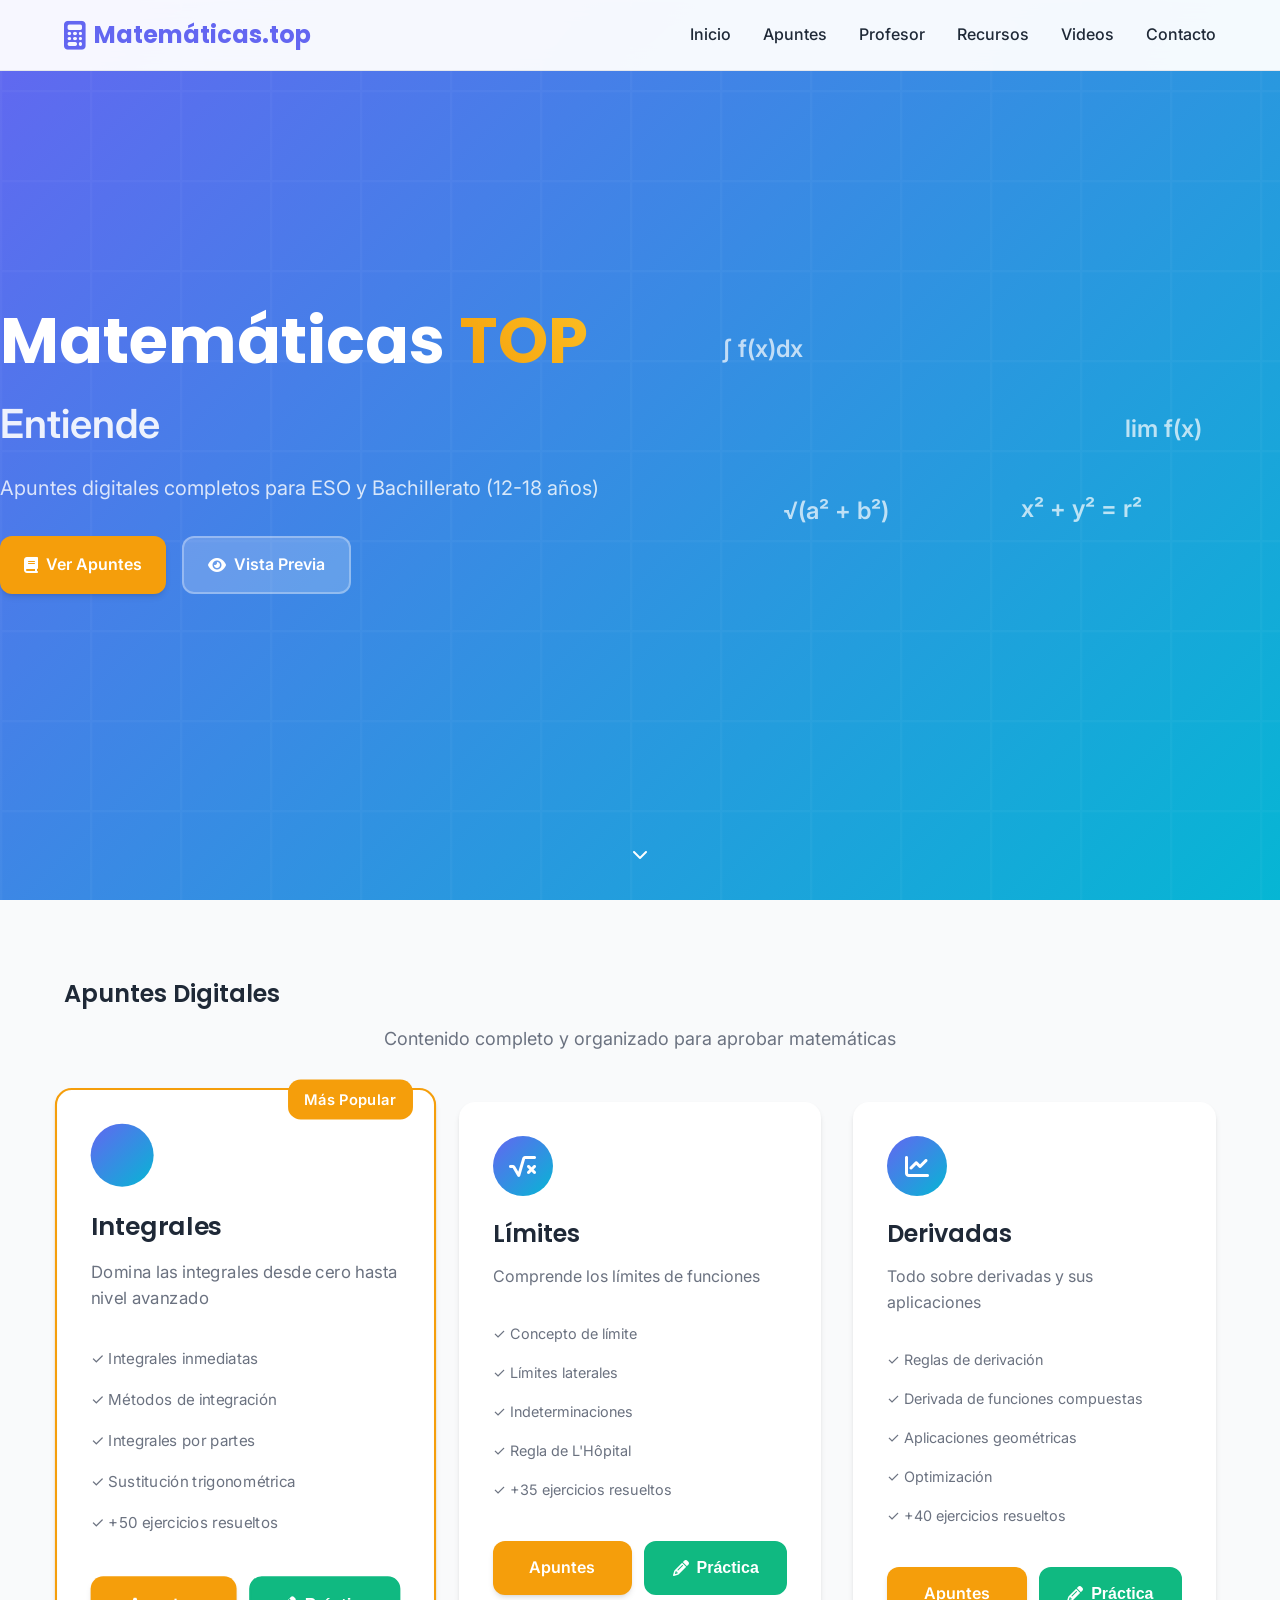
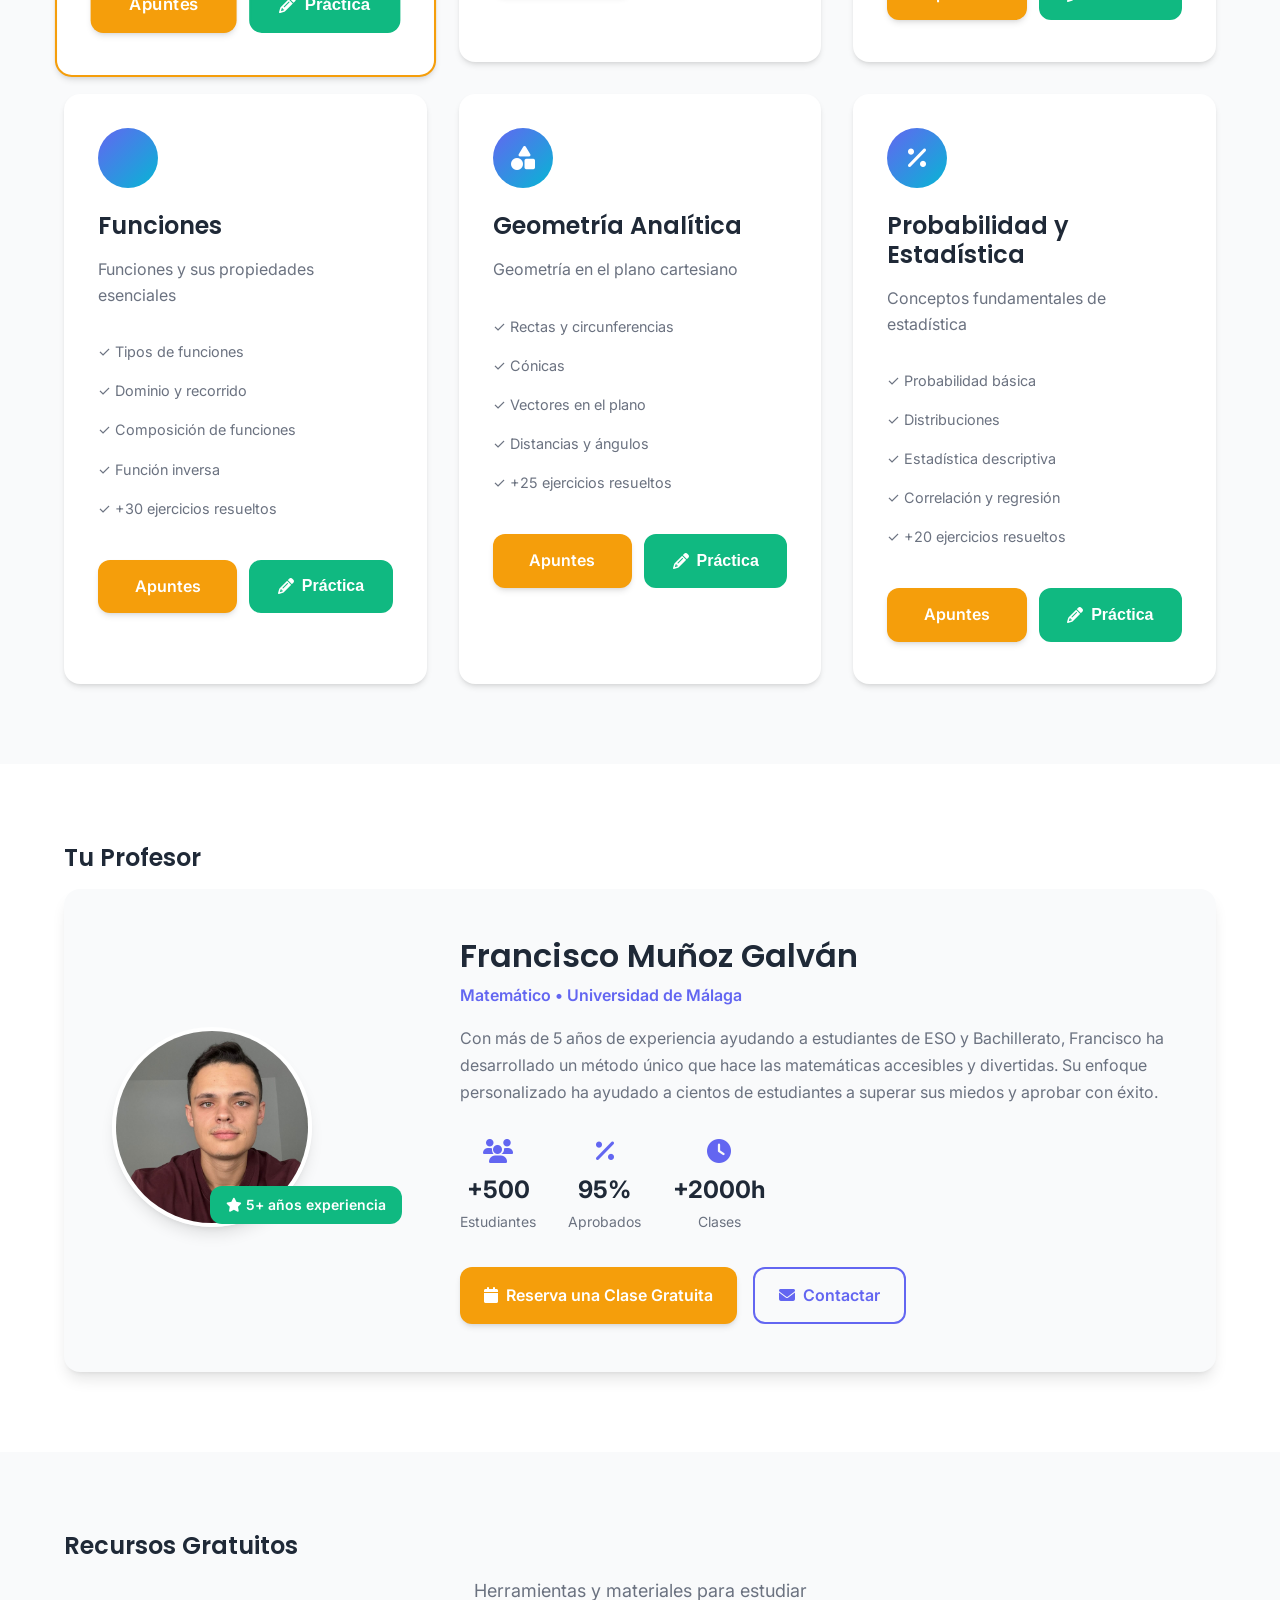
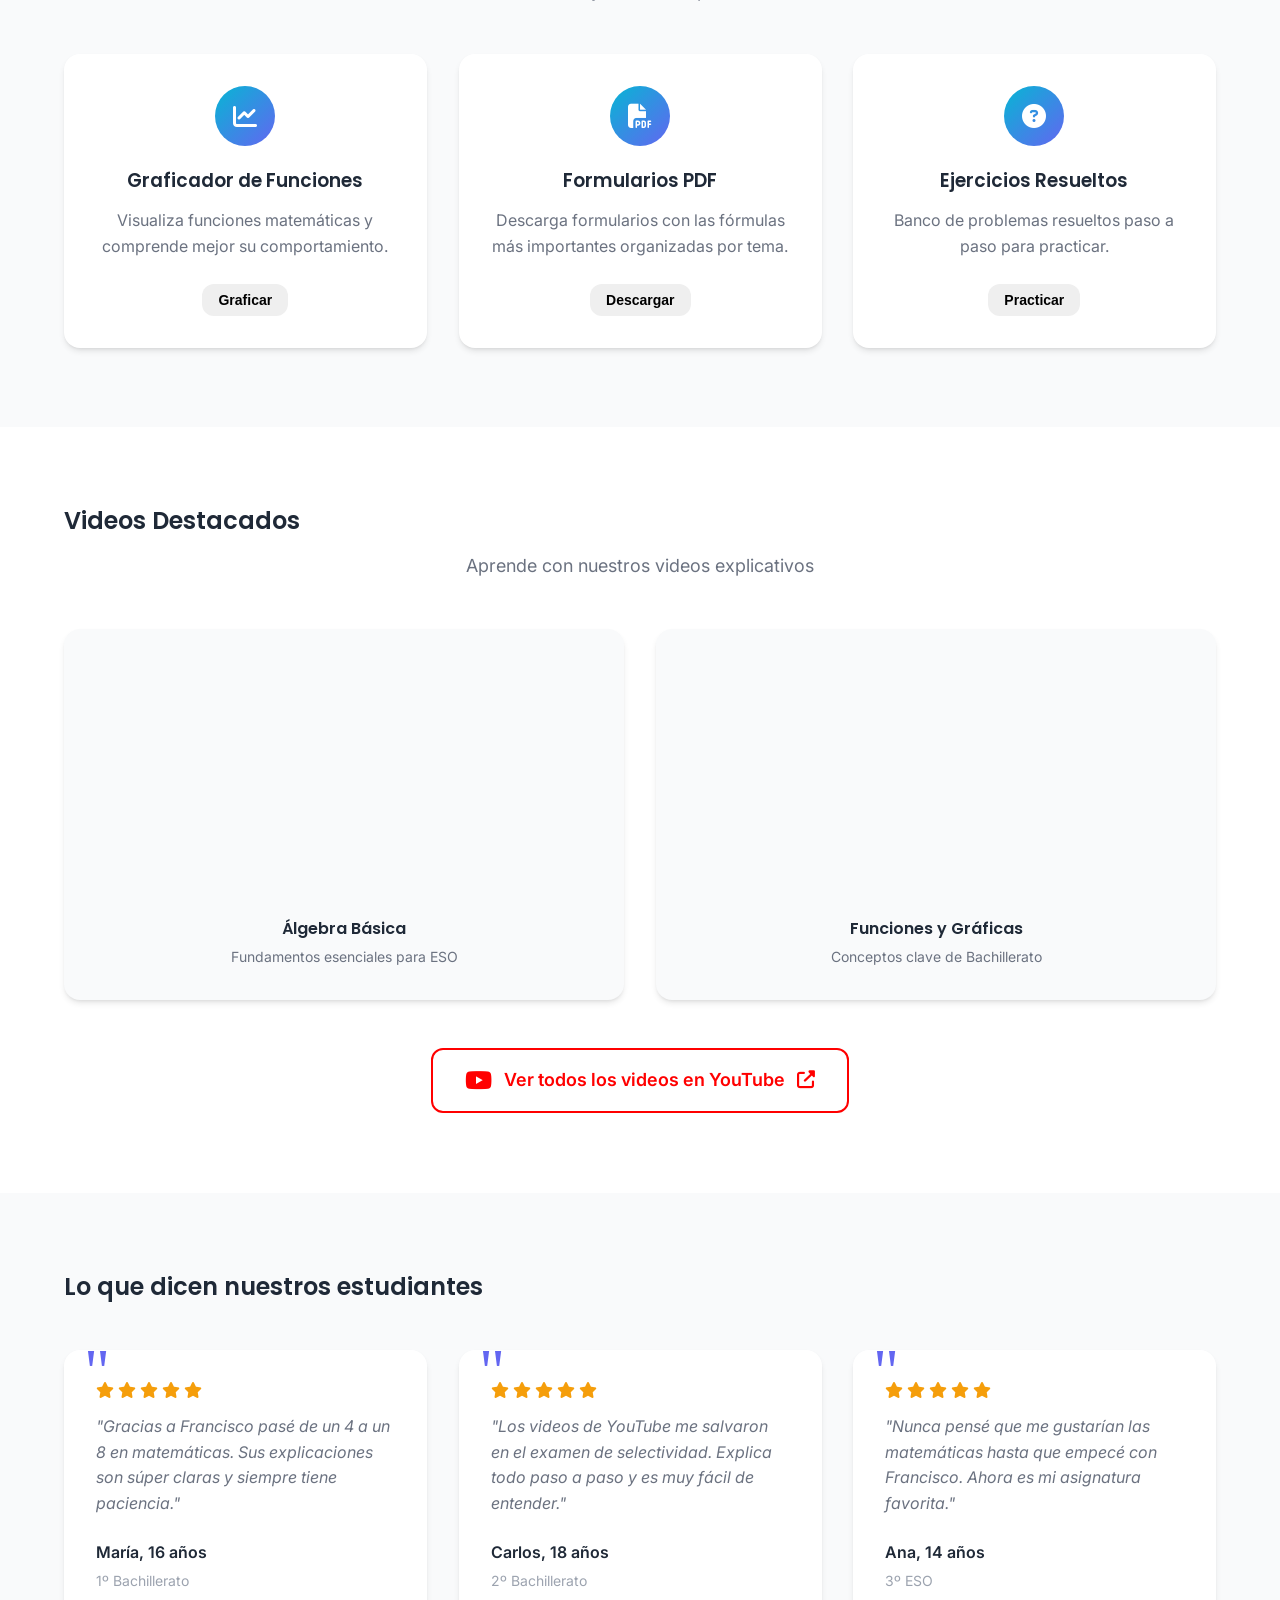
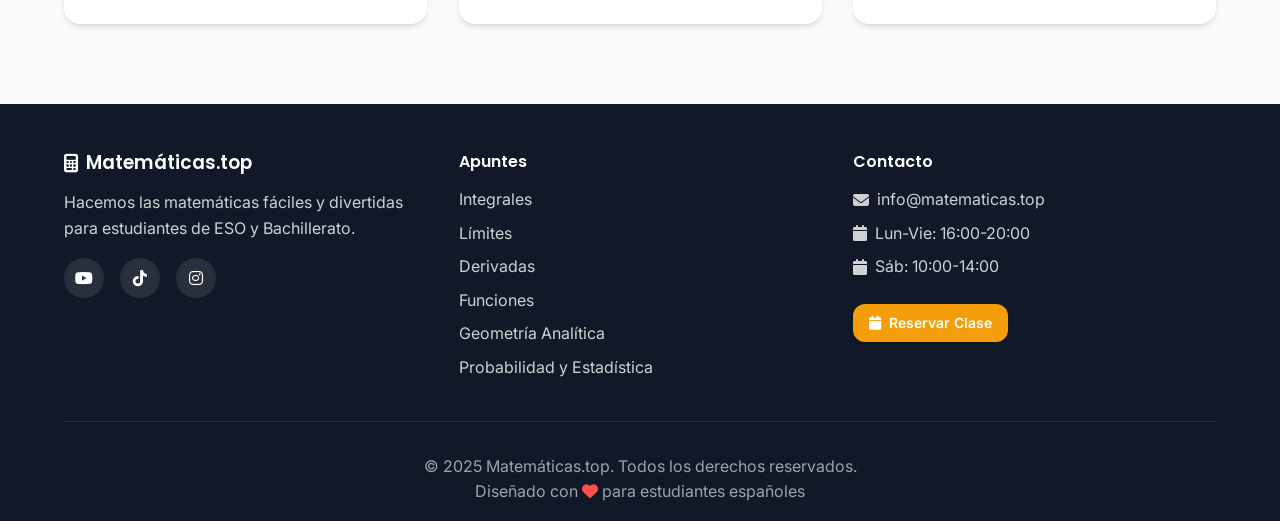
==== commit 4f973b4c: "first version ready" ====
--- a/index.html
+++ b/index.html
@@ -166,15 +166,14 @@
                             <li>✓ Sustitución trigonométrica</li>
                             <li>✓ +50 ejercicios resueltos</li>
                         </ul>
-                        <a href="notes/integrales.html" class="btn btn-primary">
-                            Apuntes
-                        </a>
-                        <button class="btn btn-secondary" onclick="buyNotes('integrales')">
-                            <i class="fas fa-shopping-cart"></i> Comprar Ahora
-                        </button>
-                        <button class="btn btn-practice" onclick="startQuiz('integrales')">
-                            <i class="fas fa-pencil-alt"></i> ¡Práctica!
-                        </button>
+                        <div class="note-actions">
+                            <a href="notes/integrales.html" class="btn btn-primary">
+                                Apuntes
+                            </a>
+                            <button class="btn btn-practice" onclick="startQuiz('integrales')">
+                                <i class="fas fa-pencil-alt"></i> Práctica
+                            </button>
+                        </div>
                     </div>
                     
                     <div class="note-card">
@@ -190,15 +189,60 @@
                             <li>✓ Regla de L'Hôpital</li>
                             <li>✓ +35 ejercicios resueltos</li>
                         </ul>
-                        <a href="notes/limites.html" class="btn btn-primary">
-                            Apuntes
-                        </a>
-                        <button class="btn btn-secondary" onclick="buyNotes('limites')">
-                            <i class="fas fa-shopping-cart"></i> Comprar
-                        </button>
-                        <button class="btn btn-practice" onclick="startQuiz('limites')">
-                            <i class="fas fa-pencil-alt"></i> ¡Práctica!
-                        </button>
+                        <div class="note-actions">
+                            <a href="notes/limites.html" class="btn btn-primary">
+                                Apuntes
+                            </a>
+                            <button class="btn btn-practice" onclick="startQuiz('limites')">
+                                <i class="fas fa-pencil-alt"></i> Práctica
+                            </button>
+                        </div>
+                    </div>
+                    
+                    <div class="note-card">
+                        <div class="note-icon">
+                            <i class="fas fa-chart-line"></i>
+                        </div>
+                        <h3>Derivadas</h3>
+                        <p class="note-description">Todo sobre derivadas y sus aplicaciones</p>
+                        <ul class="note-features">
+                            <li>✓ Reglas de derivación</li>
+                            <li>✓ Derivada de funciones compuestas</li>
+                            <li>✓ Aplicaciones geométricas</li>
+                            <li>✓ Optimización</li>
+                            <li>✓ +40 ejercicios resueltos</li>
+                        </ul>
+                        <div class="note-actions">
+                            <a href="notes/derivadas.html" class="btn btn-primary">
+                                Apuntes
+                            </a>
+                            <button class="btn btn-practice" onclick="startQuiz('derivadas')">
+                                <i class="fas fa-pencil-alt"></i> Práctica
+                            </button>
+                        </div>
+                    </div>
+                    
+                    <div class="note-card">
+                        <div class="note-icon">
+                            <i class="fas fa-functions"></i>
+                        </div>
+                        <h3>Funciones</h3>
+                        <p class="note-description">Funciones y sus propiedades esenciales</p>
+                        <ul class="note-features">
+                            <li>✓ Tipos de funciones</li>
+                            <li>✓ Dominio y recorrido</li>
+                            <li>✓ Composición de funciones</li>
+                            <li>✓ Función inversa</li>
+                            <li>✓ +30 ejercicios resueltos</li>
+                        </ul>
+                        <div class="note-actions">
+                            <a href="notes/funciones.html" class="btn btn-primary">
+                                Apuntes
+                            </a>
+                            <button class="btn btn-practice" onclick="startQuiz('funciones')">
+                                <i class="fas fa-pencil-alt"></i> Práctica
+                            </button>
+                        </div>
                     </div>
                     
                     <div class="note-card">
@@ -214,15 +258,14 @@
                             <li>✓ Distancias y ángulos</li>
                             <li>✓ +25 ejercicios resueltos</li>
                         </ul>
-                        <a href="notes/geometria.html" class="btn btn-primary">
-                            Apuntes
-                        </a>
-                        <button class="btn btn-secondary" onclick="buyNotes('geometria')">
-                            <i class="fas fa-shopping-cart"></i> Comprar
-                        </button>
-                        <button class="btn btn-practice" onclick="startQuiz('geometria')">
-                            <i class="fas fa-pencil-alt"></i> ¡Práctica!
-                        </button>
+                        <div class="note-actions">
+                            <a href="notes/geometria.html" class="btn btn-primary">
+                                Apuntes
+                            </a>
+                            <button class="btn btn-practice" onclick="startQuiz('geometria')">
+                                <i class="fas fa-pencil-alt"></i> Práctica
+                            </button>
+                        </div>
                     </div>
                     
                     <div class="note-card">
@@ -238,15 +281,14 @@
                             <li>✓ Correlación y regresión</li>
                             <li>✓ +20 ejercicios resueltos</li>
                         </ul>
-                        <a href="notes/estadistica.html" class="btn btn-primary">
-                            Apuntes
-                        </a>
-                        <button class="btn btn-secondary" onclick="buyNotes('estadistica')">
-                            <i class="fas fa-shopping-cart"></i> Comprar
-                        </button>
-                        <button class="btn btn-practice" onclick="startQuiz('estadistica')">
-                            <i class="fas fa-pencil-alt"></i> ¡Práctica!
-                        </button>
+                        <div class="note-actions">
+                            <a href="notes/estadistica.html" class="btn btn-primary">
+                                Apuntes
+                            </a>
+                            <button class="btn btn-practice" onclick="startQuiz('estadistica')">
+                                <i class="fas fa-pencil-alt"></i> Práctica
+                            </button>
+                        </div>
                     </div>
                 </div>
                 
@@ -497,9 +539,10 @@
                     <ul>
                         <li><a href="#apuntes">Integrales</a></li>
                         <li><a href="#apuntes">Límites</a></li>
+                        <li><a href="#apuntes">Derivadas</a></li>
+                        <li><a href="#apuntes">Funciones</a></li>
                         <li><a href="#apuntes">Geometría Analítica</a></li>
                         <li><a href="#apuntes">Probabilidad y Estadística</a></li>
-                        <li><a href="#recursos">Recursos Gratuitos</a></li>
                     </ul>
                 </div>
                 
--- a/css/styles.css
+++ b/css/styles.css
@@ -349,6 +349,33 @@
     background: #059669;
 }
 
+/* Note Actions - Layout for grouped buttons */
+.note-actions {
+    display: flex;
+    gap: 0.75rem;
+    margin-top: 1rem;
+    flex-wrap: wrap;
+}
+
+.note-actions .btn {
+    flex: 1;
+    min-width: 120px;
+    justify-content: center;
+    text-align: center;
+}
+
+@media (max-width: 480px) {
+    .note-actions {
+        flex-direction: column;
+        gap: 0.5rem;
+    }
+    
+    .note-actions .btn {
+        width: 100%;
+        min-width: auto;
+    }
+}
+
 /* Sections */
 section {
     padding: 5rem 0;
